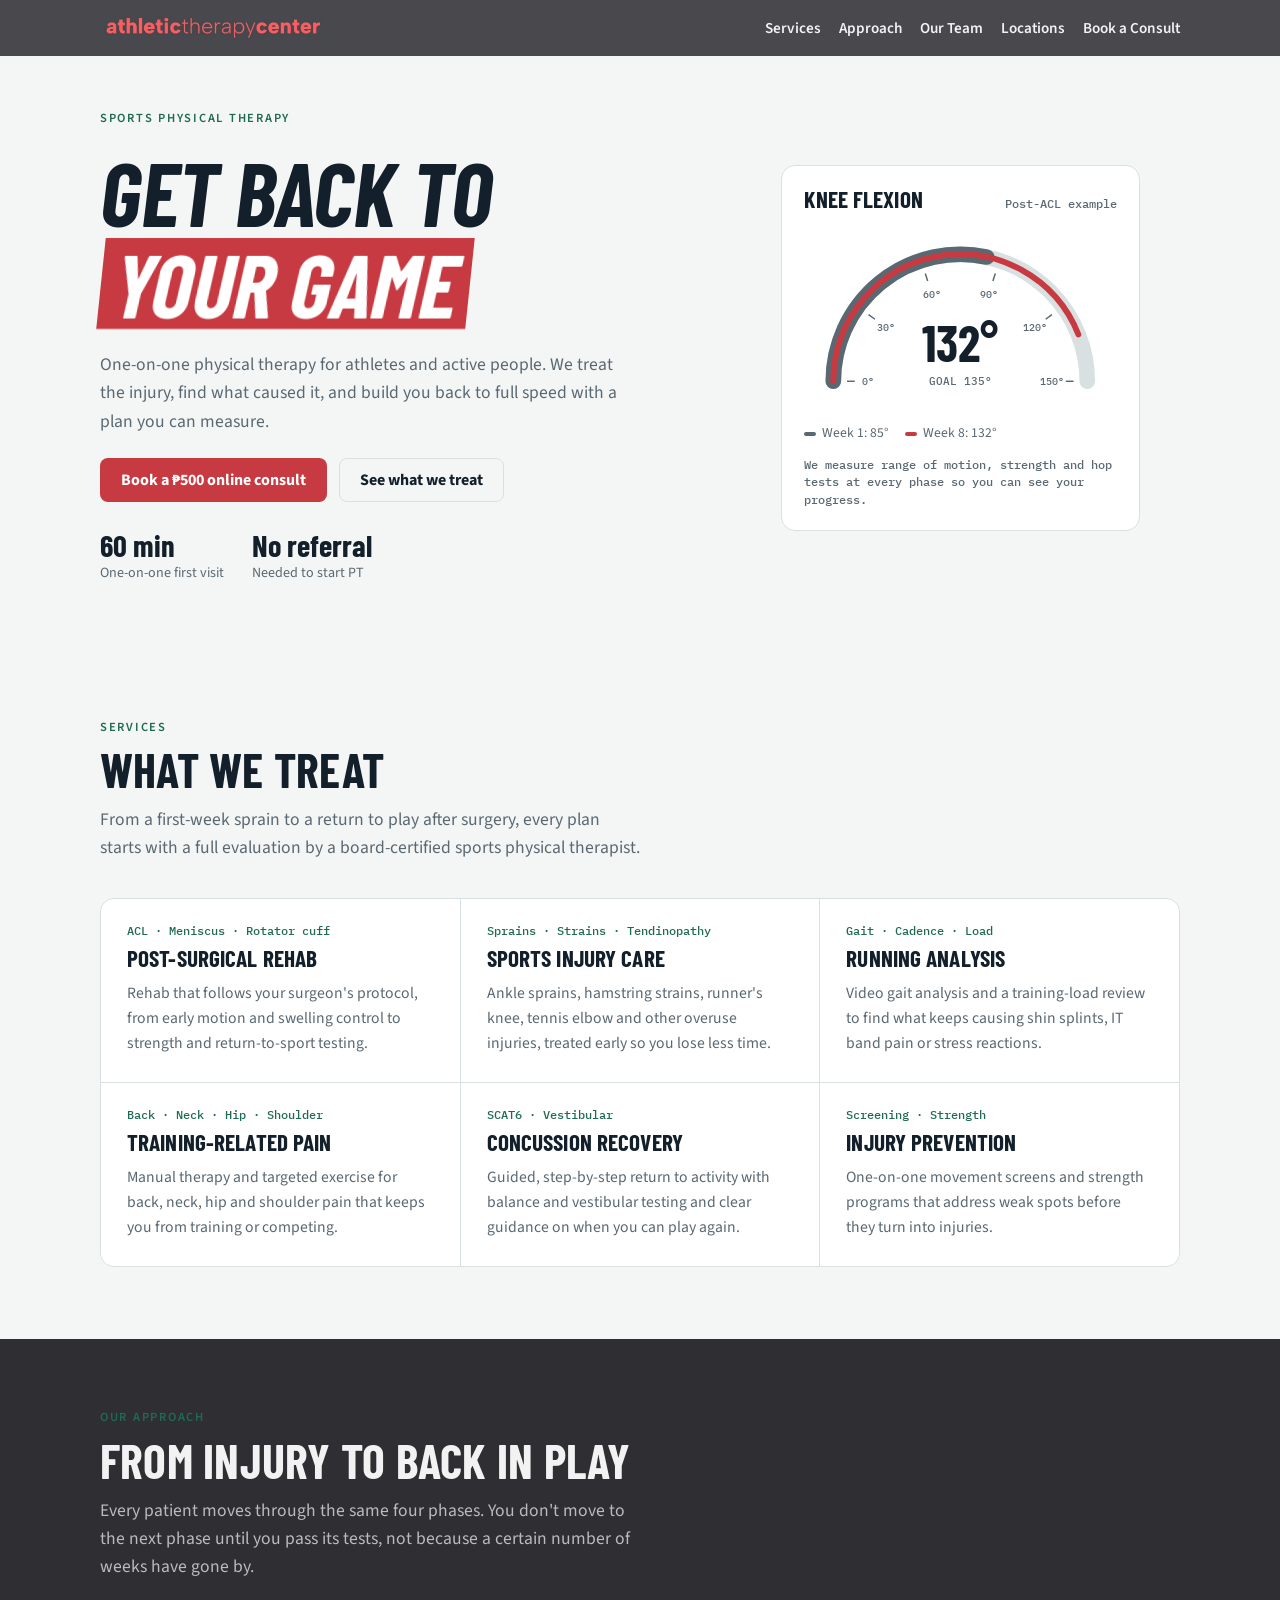
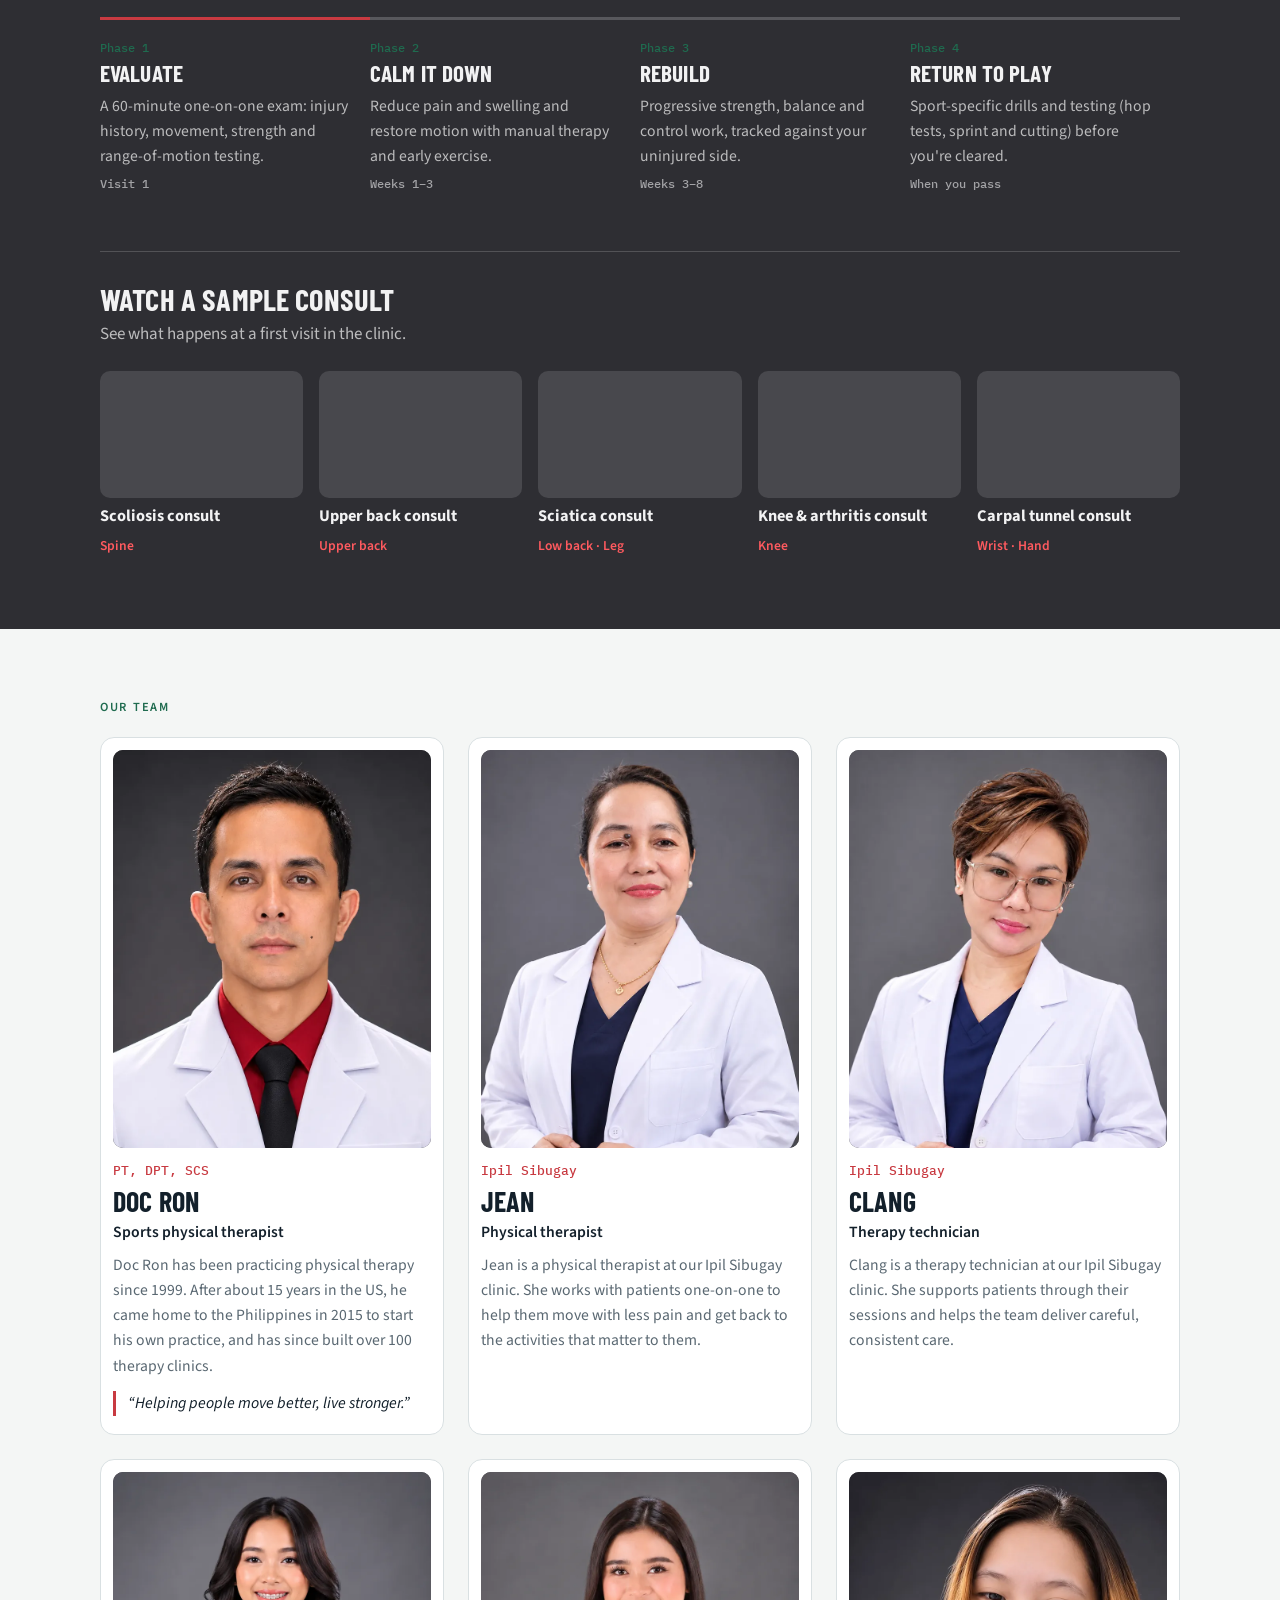
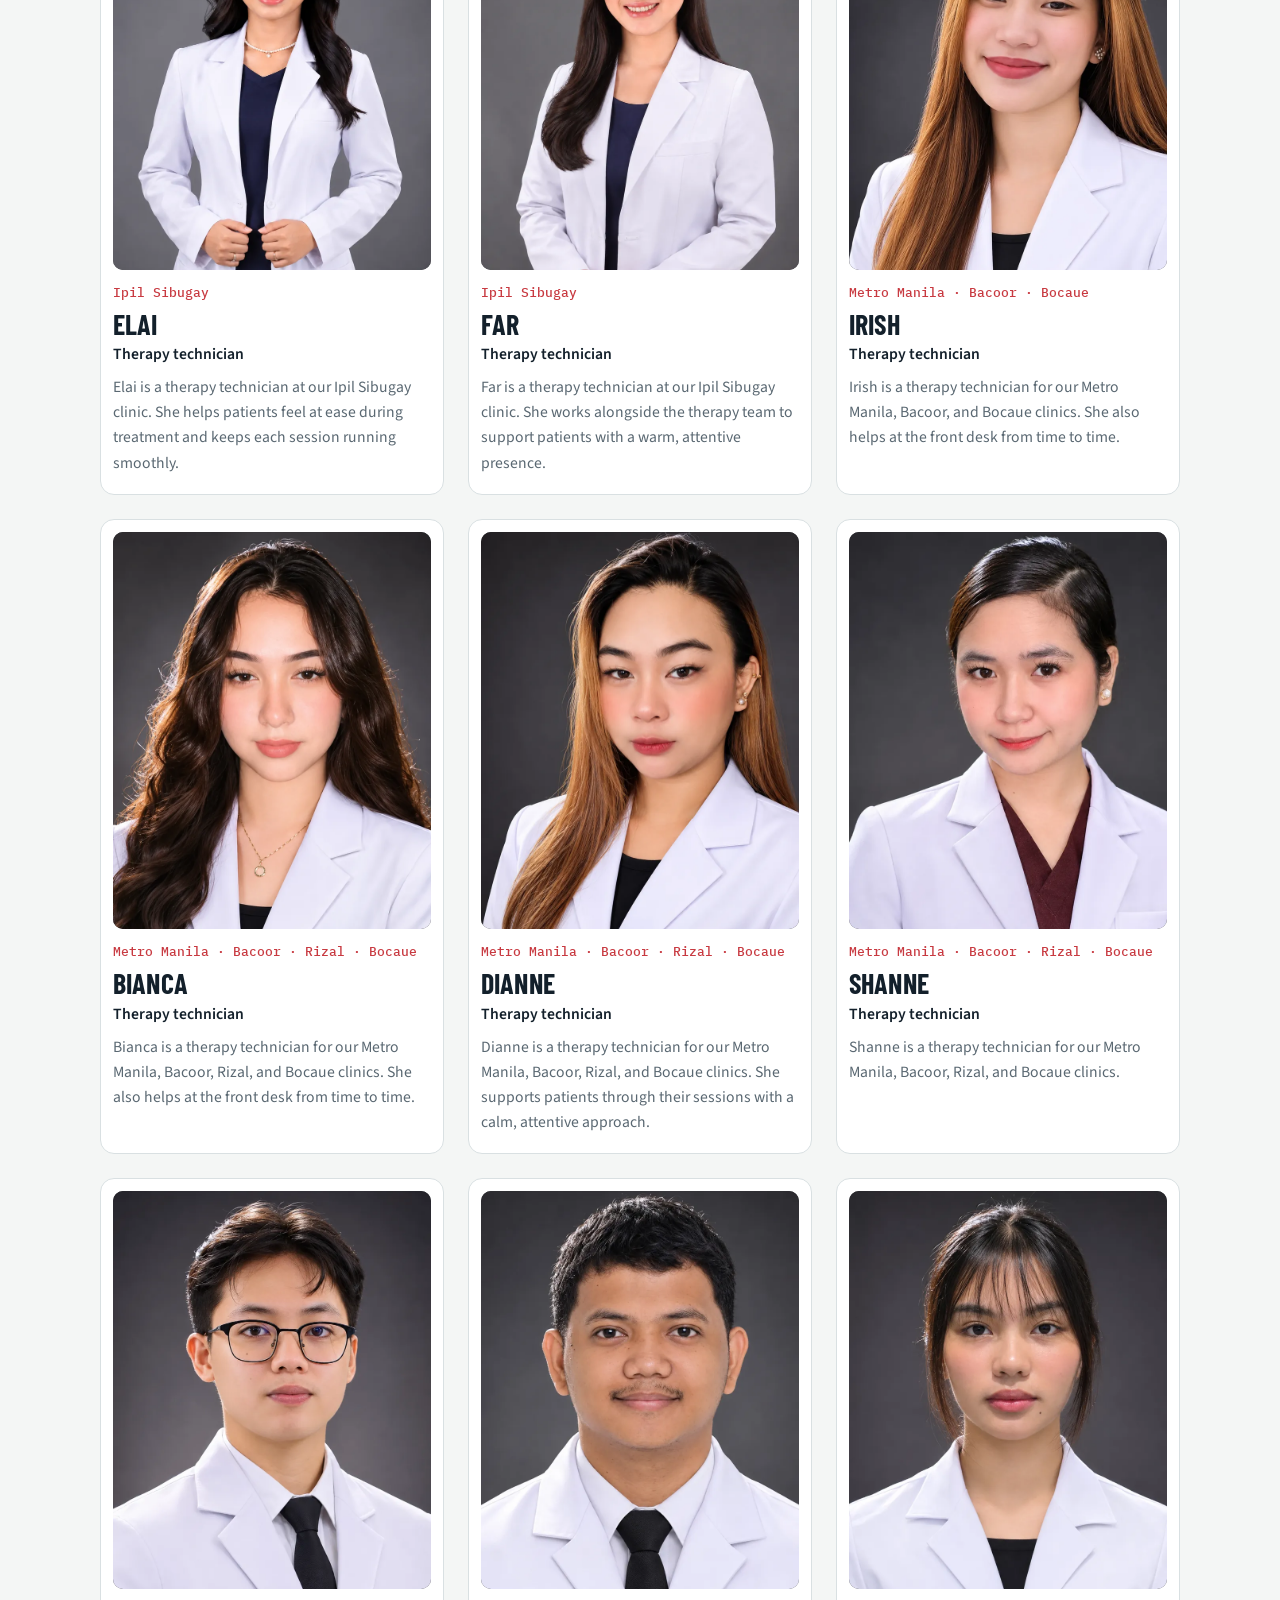
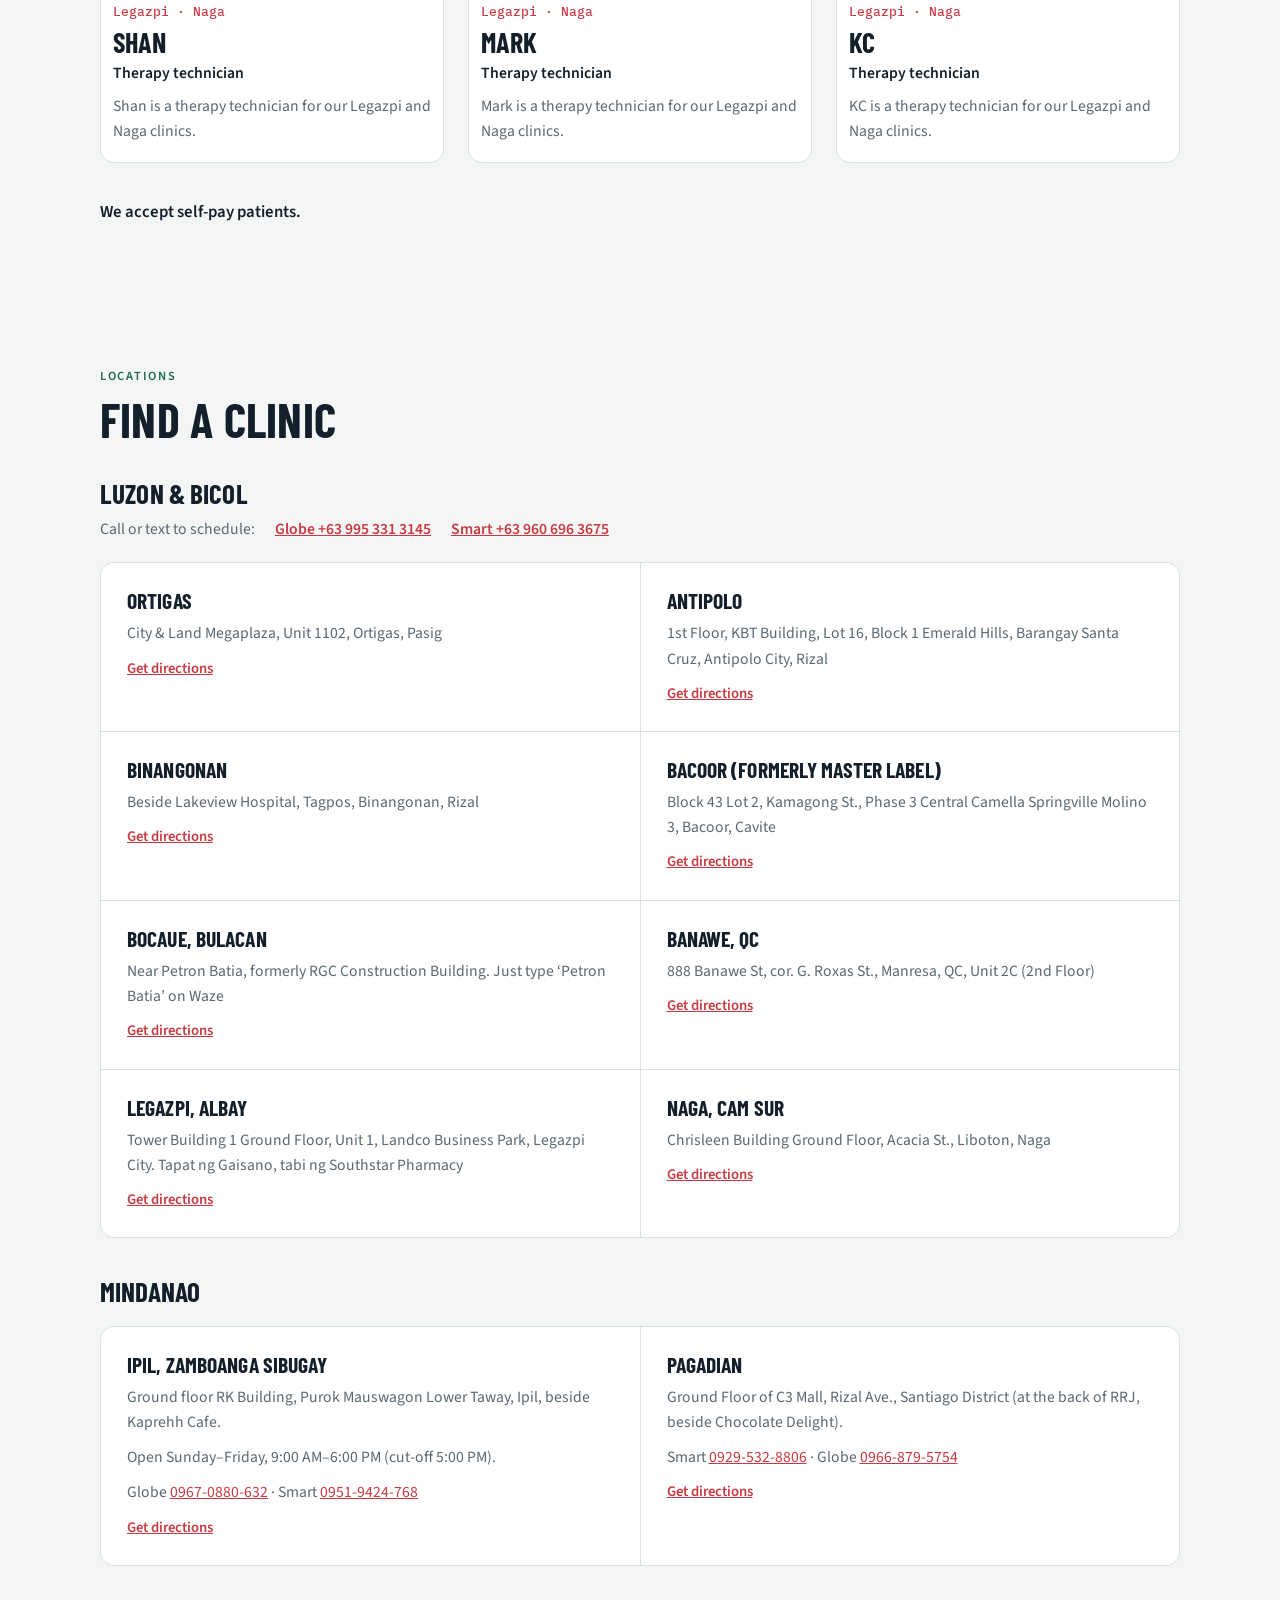
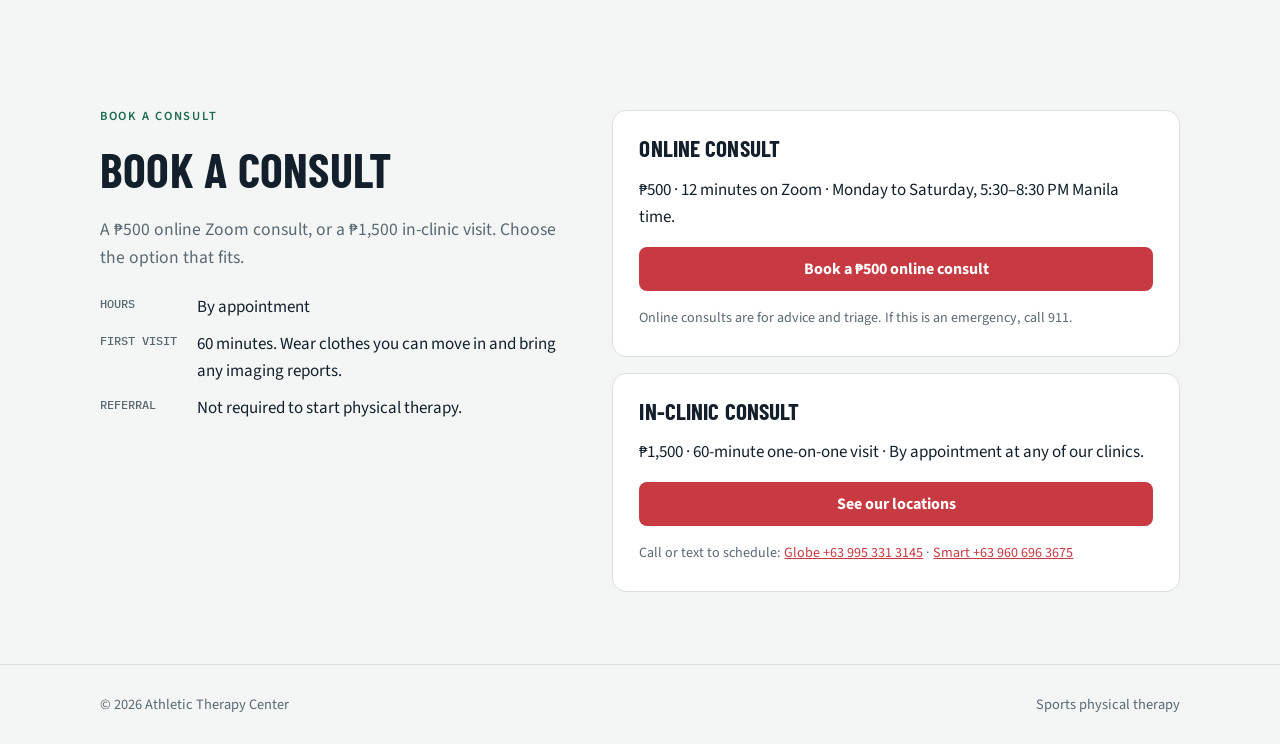
==== index.html @ ce5a61cf "Add Shanne to the Our Team section Add Shanne, a therapy technician for the Metro Manila, Bacoor, Ri" ====
<!doctype html>
<html lang="en">
<head>
<meta charset="utf-8">
<meta name="viewport" content="width=device-width, initial-scale=1, viewport-fit=cover">
<meta name="description" content="Athletic Therapy Center: sports physical therapy. Book a ₱500 online consult with Dr. Ron.">
<style>/* base reset */
:root{color-scheme:light;padding-top:env(safe-area-inset-top,0px);padding-bottom:env(safe-area-inset-bottom,0px)}
body{margin:0}img{max-width:100%}[hidden]{display:none!important}
</style>
<title>Athletic Therapy Center</title>
<link rel="preconnect" href="https://fonts.googleapis.com">
<link rel="preconnect" href="https://fonts.gstatic.com" crossorigin>
<link rel="stylesheet" href="https://fonts.googleapis.com/css2?family=Barlow+Condensed:ital,wght@0,600;0,700;1,700&family=Source+Sans+3:wght@400;600;700&family=IBM+Plex+Mono:wght@500&display=swap">
<style>
/* Layout: sticky bar, a hero split between pitch and a range-of-motion gauge, then four bands down a 1120px column. */
:root {
  --bg: #F4F6F5;
  --surface: #FFFFFF;
  --ink: #13202B;
  --muted: #5A6872;
  --line: #D9E0E2;
  --brand-bg: #48484D;    /* logo charcoal, same in both themes */
  --brand-coral: #FF5A5F; /* logo coral */
  --brand-ink: #F2F2F3;
  --accent: #C83A41;      /* logo coral, deepened for contrast on light */
  --accent-ink: #FFFFFF;
  --turf: #1F6B4F;        /* field green */
  --band: #2E2E33;
  --band-ink: #F2F2F3;
  --soft: #FBEAEA;
  --ok: #1F7A4D; --ok-bg: #E2F3EA;
  --warn: #9A5B00; --warn-bg: #FCEFD6;
  --info: #1B57B8; --info-bg: #E3ECFA;
  --closed: #59636B; --closed-bg: #ECEFF1;
  --new: #B4232C; --new-bg: #FBE6E7;
  --display: "Barlow Condensed", "Arial Narrow", Impact, sans-serif;
  --body: "Source Sans 3", "Segoe UI", system-ui, sans-serif;
  --mono: "IBM Plex Mono", ui-monospace, Menlo, monospace;
}
@media (prefers-color-scheme: dark) { :root:not([data-theme="light"]) {
  --bg: #0E151B; --surface: #16212A; --ink: #E6EDF1; --muted: #9AA9B3; --line: #26343F;
  --accent: #FF5A5F; --accent-ink: #1A1416; --turf: #4FB98B; --band: #08090B; --band-ink: #E6EDF1; --soft: #2E1C1F;
  --ok: #6FD3A0; --ok-bg: #143323; --warn: #F3B85A; --warn-bg: #3A2A0E; --info: #8DB7FF; --info-bg: #17284A;
  --closed: #A7B3BB; --closed-bg: #222D35; --new: #FF8F95; --new-bg: #3E1A1D; color-scheme: dark } }
:root[data-theme="dark"] {
  --bg: #0E151B; --surface: #16212A; --ink: #E6EDF1; --muted: #9AA9B3; --line: #26343F;
  --accent: #FF5A5F; --accent-ink: #1A1416; --turf: #4FB98B; --band: #08090B; --band-ink: #E6EDF1; --soft: #2E1C1F;
  --ok: #6FD3A0; --ok-bg: #143323; --warn: #F3B85A; --warn-bg: #3A2A0E; --info: #8DB7FF; --info-bg: #17284A;
  --closed: #A7B3BB; --closed-bg: #222D35; --new: #FF8F95; --new-bg: #3E1A1D; color-scheme: dark }

* { box-sizing: border-box; }
html { scroll-behavior: smooth; }
@media (prefers-reduced-motion: reduce) { html { scroll-behavior: auto; } * { transition: none !important; animation: none !important; } }
body { background: var(--bg); color: var(--ink); font: 400 17px/1.6 var(--body); }
a { color: var(--accent); }
h1, h2, h3 { font-family: var(--display); font-weight: 700; line-height: 1.02; text-wrap: balance; margin: 0; letter-spacing: .005em; }
h2 { font-size: clamp(2.1rem, 4.4vw, 3rem); text-transform: uppercase; }
h3 { font-size: 1.45rem; text-transform: uppercase; }
p { margin: 0; }
.wrap { max-width: 1120px; margin: 0 auto; padding-inline: 20px; }
.eyebrow { font: 600 .78rem/1 var(--body); letter-spacing: .14em; text-transform: uppercase; color: var(--turf); }
.lede { color: var(--muted); max-width: 60ch; font-size: 1.1rem; }
:focus-visible { outline: 3px solid var(--accent); outline-offset: 2px; border-radius: 4px; }

/* header */
header.bar { position: sticky; top: env(safe-area-inset-top, 0px); z-index: 20; background: var(--brand-bg); }
.bar .wrap { display: flex; align-items: center; justify-content: space-between; gap: 16px; padding-block: 12px; flex-wrap: wrap; }
.brand { display: flex; align-items: center; gap: 10px; text-decoration: none; color: var(--ink); }
.brand-logo { display: block; height: 32px; width: auto; max-width: 100%; }
nav.links { display: flex; gap: 4px 18px; flex-wrap: wrap; align-items: center; }
nav.links a { color: var(--brand-ink); text-decoration: none; font-weight: 600; font-size: .95rem; }
nav.links a:hover { color: var(--brand-coral); }
nav.links a.staff { color: var(--brand-coral); border: 1.5px solid currentColor; padding: 3px 10px; border-radius: 999px; }

.btn { display: inline-flex; align-items: center; justify-content: center; gap: 8px; font: 700 1rem/1 var(--body); padding: 13px 20px; border-radius: 8px; border: 1.5px solid transparent; cursor: pointer; text-decoration: none; }
.btn-primary { background: var(--accent); color: var(--accent-ink); }
.btn-primary:hover { filter: brightness(1.08); }
.btn-ghost { background: transparent; color: var(--ink); border-color: var(--line); }
.btn-ghost:hover { border-color: var(--ink); }
.btn-sm { padding: 8px 12px; font-size: .9rem; }
.btn-danger { background: transparent; color: var(--new); border-color: var(--new); }
.btn:disabled { opacity: .55; cursor: not-allowed; }

/* hero */
.hero { padding-block: 56px 64px; }
.hero .wrap { display: grid; grid-template-columns: 1.15fr .85fr; gap: 48px; align-items: center; }
.hero h1 { font-size: clamp(3rem, 7.4vw, 5.6rem); text-transform: uppercase; font-style: italic; letter-spacing: -.005em; display: flex; flex-direction: column; align-items: flex-start; }
.hero-line { display: block; }
.hero-line-inner { display: inline-block; transform-origin: 0 60%; animation: heroZoomIn .7s cubic-bezier(.16, 1, .3, 1) both; }
.hero h1 .tape { display: inline-block; background: var(--accent); color: var(--accent-ink); padding: 0 .14em; transform: skew(-6deg); transform-origin: 0 60%; animation: heroZoomInTape .7s cubic-bezier(.16, 1, .3, 1) .4s both; }
@keyframes heroZoomIn {
  from { opacity: 0; transform: scale(.3); }
  to { opacity: 1; transform: scale(1); }
}
@keyframes heroZoomInTape {
  from { opacity: 0; transform: skew(-6deg) scale(.3); }
  to { opacity: 1; transform: skew(-6deg) scale(1); }
}
.hero-copy { display: grid; gap: 22px; min-width: 0; }
.hero-actions { display: flex; gap: 12px; flex-wrap: wrap; }
.hero-facts { display: flex; gap: 28px; flex-wrap: wrap; padding-top: 6px; }
.hero-facts div { display: grid; gap: 2px; }
.hero-facts b { font: 700 1.9rem/1 var(--display); }
.hero-facts span { color: var(--muted); font-size: .88rem; }
.gauge { background: var(--surface); border: 1px solid var(--line); border-radius: 14px; padding: 22px; display: grid; gap: 12px; min-width: 0; }
.gauge svg { width: 100%; height: auto; display: block; }
.gauge-head { display: flex; justify-content: space-between; align-items: baseline; gap: 12px; }
.gauge-head small, .gauge-foot { font: 500 .78rem/1.4 var(--mono); color: var(--muted); }
.gauge-legend { display: flex; gap: 16px; flex-wrap: wrap; font-size: .85rem; color: var(--muted); }
.gauge-legend i { display: inline-block; width: 12px; height: 4px; border-radius: 2px; margin-right: 6px; vertical-align: middle; }

section.block { padding-block: 72px; }
section.block .head { display: grid; gap: 12px; margin-bottom: 36px; }

/* services */
.services { display: grid; grid-template-columns: repeat(3, minmax(0, 1fr)); gap: 1px; background: var(--line); border: 1px solid var(--line); border-radius: 14px; overflow: hidden; }
.svc { background: var(--surface); padding: 26px; display: grid; gap: 10px; align-content: start; }
.svc .tag { font: 500 .75rem/1 var(--mono); color: var(--turf); }
.svc p { color: var(--muted); font-size: .98rem; }

/* approach */
.approach { background: var(--band); color: var(--band-ink); }
.approach .eyebrow { color: var(--turf); }
.approach .lede { color: color-mix(in srgb, var(--band-ink) 72%, transparent); }
.steps { display: grid; grid-template-columns: repeat(4, minmax(0, 1fr)); gap: 0; list-style: none; padding: 0; margin: 0; counter-reset: step; }
.steps li { padding: 22px 22px 6px 0; border-top: 3px solid color-mix(in srgb, var(--band-ink) 22%, transparent); display: grid; gap: 8px; position: relative; }
.steps li::before { counter-increment: step; content: "Phase " counter(step); font: 500 .75rem/1 var(--mono); color: var(--turf); }
.steps li:first-child { border-top-color: var(--accent); }
.steps p { color: color-mix(in srgb, var(--band-ink) 72%, transparent); font-size: .98rem; }
.steps .wk { font: 500 .78rem/1 var(--mono); color: color-mix(in srgb, var(--band-ink) 60%, transparent); }

/* team */
.team { display: grid; grid-template-columns: repeat(3, minmax(0, 1fr)); gap: 24px; }
#team .head { margin-bottom: 24px; }
.member { display: grid; grid-template-columns: 1fr; gap: 14px; align-content: start; background: var(--surface); border: 1px solid var(--line); border-radius: 14px; padding: 12px 12px 18px; min-width: 0; }
.member-text { display: grid; gap: 8px; align-content: start; min-width: 0; }
.headshot { width: 100%; max-width: none; height: auto; aspect-ratio: 4 / 5; object-fit: cover; object-position: center 20%; border-radius: 10px; display: block; background: var(--brand-bg); }
.member h3 { font-size: 1.75rem; }
.member .role { color: var(--ink); font-weight: 600; margin-top: -4px; }
.member blockquote { margin: 4px 0 0; padding-left: 12px; border-left: 3px solid var(--accent); font-style: italic; color: var(--ink); font-size: 1rem; }
@media (max-width: 900px) { .team { grid-template-columns: repeat(2, minmax(0, 1fr)); } }
@media (max-width: 600px) { .team { grid-template-columns: 1fr; } }
/* sample consult videos (inside the dark Approach band) */
.videos { margin-top: 56px; padding-top: 32px; border-top: 1px solid color-mix(in srgb, var(--band-ink) 18%, transparent); display: grid; gap: 22px; }
.videos-head { display: grid; gap: 6px; }
.videos-head h3 { font-size: 1.9rem; }
.videos-head p { color: color-mix(in srgb, var(--band-ink) 72%, transparent); }
.vgrid { display: grid; grid-template-columns: repeat(5, minmax(0, 1fr)); gap: 16px; }
.vcard { display: grid; gap: 8px; align-content: start; text-decoration: none; color: var(--band-ink); }
.vthumb { position: relative; display: block; aspect-ratio: 16 / 10; max-width: 100%; border-radius: 10px; background: var(--brand-bg); overflow: hidden; }
.vregion { position: absolute; left: 12px; top: 10px; font: 500 .72rem/1 var(--mono); text-transform: uppercase; letter-spacing: .06em; color: var(--brand-ink); opacity: .8; }
.play { position: absolute; left: 50%; top: 55%; width: 46px; height: 46px; margin: -23px 0 0 -23px; border-radius: 50%; background: var(--brand-coral); transition: transform .15s ease; }
.play::after { content: ""; position: absolute; left: 18px; top: 14px; border-style: solid; border-width: 9px 0 9px 14px; border-color: transparent transparent transparent var(--brand-bg); }
.vcard:hover .play { transform: scale(1.1); }
.vtitle { font-weight: 700; font-size: 1.02rem; line-height: 1.3; }
.vlink { font-size: .85rem; color: var(--brand-coral); font-weight: 600; }
.vcard:hover .vtitle { text-decoration: underline; }
.vembed { position: relative; display: block; aspect-ratio: 16 / 10; max-width: 100%; border-radius: 10px; background: var(--brand-bg); overflow: hidden; }
.vembed iframe { position: absolute; inset: 0; width: 100%; height: 100%; border: 0; }
@media (max-width: 900px) { .vgrid { grid-template-columns: repeat(3, minmax(0, 1fr)); } }
@media (max-width: 600px) { .vgrid { grid-template-columns: 1fr 1fr; } }
.member .creds { font: 500 .8rem/1.4 var(--mono); color: var(--accent); }
.member p { color: var(--muted); font-size: .98rem; }
.pay { margin-top: 36px; font-weight: 600; font-size: 1.05rem; }


/* locations */
.loc-region { display: grid; gap: 20px; }
.loc-region + .loc-region { margin-top: 40px; }
.loc-region-head { display: grid; gap: 10px; }
.loc-region-head h3 { font-size: 1.7rem; }
.loc-phones { display: flex; flex-wrap: wrap; gap: 6px 20px; color: var(--muted); font-size: .98rem; }
.loc-phones a { font-weight: 600; }
.loc-grid { display: grid; grid-template-columns: repeat(2, minmax(0, 1fr)); gap: 1px; background: var(--line); border: 1px solid var(--line); border-radius: 14px; overflow: hidden; }
.loc-card { background: var(--surface); padding: 26px; display: grid; gap: 10px; align-content: start; }
.loc-card h3 { font-size: 1.35rem; }
.loc-card p { color: var(--muted); font-size: .98rem; }
.loc-dir { font-weight: 600; font-size: .92rem; }

/* contact */
.contact .wrap { display: grid; grid-template-columns: .9fr 1.1fr; gap: 48px; align-items: start; }
.consult-cards { display: grid; gap: 16px; min-width: 0; }
.info { display: grid; gap: 22px; min-width: 0; }
.info dl { display: grid; grid-template-columns: auto 1fr; gap: 10px 20px; margin: 0; }
.info dt { font: 500 .78rem/1.6 var(--mono); color: var(--muted); text-transform: uppercase; }
.info dd { margin: 0; }
form.card, .panel { background: var(--surface); border: 1px solid var(--line); border-radius: 14px; padding: 26px; display: grid; gap: 16px; min-width: 0; }
.field { display: grid; gap: 6px; }
.field label { font-weight: 600; font-size: .92rem; }
.field label .req { color: var(--new); }
.row2 { display: grid; grid-template-columns: 1fr 1fr; gap: 16px; }
input, select, textarea { font: inherit; font-size: 1rem; color: var(--ink); background: var(--bg); border: 1.5px solid var(--line); border-radius: 8px; padding: 11px 12px; width: 100%; }
input:focus, select:focus, textarea:focus { outline: none; border-color: var(--accent); box-shadow: 0 0 0 3px color-mix(in srgb, var(--accent) 22%, transparent); }
textarea { min-height: 120px; resize: vertical; }
.seg { display: flex; gap: 8px; flex-wrap: wrap; }
.seg label { flex: 1; min-width: 140px; display: flex; gap: 8px; align-items: center; border: 1.5px solid var(--line); border-radius: 8px; padding: 10px 12px; cursor: pointer; font-weight: 600; }
.seg input { width: auto; accent-color: var(--accent); }
.seg label:has(input:checked) { border-color: var(--accent); background: var(--soft); }
.note { font-size: .88rem; color: var(--muted); }
.msg { border-radius: 8px; padding: 12px 14px; font-size: .95rem; }
.msg.ok { background: var(--ok-bg); color: var(--ok); }
.msg.err { background: var(--new-bg); color: var(--new); }
.msg.info { background: var(--info-bg); color: var(--info); }

footer { border-top: 1px solid var(--line); padding-block: 28px; color: var(--muted); font-size: .9rem; }
footer .wrap { display: flex; justify-content: space-between; gap: 12px; flex-wrap: wrap; }


@media (max-width: 900px) {
  .hero .wrap, .contact .wrap { grid-template-columns: 1fr; gap: 32px; }
  .services { grid-template-columns: 1fr 1fr; }
  .steps { grid-template-columns: 1fr 1fr; gap: 0 20px; }
  .stats { grid-template-columns: repeat(3, minmax(0, 1fr)); }
}
@media (max-width: 600px) {
  body { font-size: 16px; }
  .wrap { padding-inline: 16px; }
  .services, .steps, .row2, .loc-grid { grid-template-columns: 1fr; }
  .stats { grid-template-columns: 1fr 1fr; }
  section.block { padding-block: 52px; }
  nav.links { gap: 4px 14px; }
}
</style>

</head>
<body>
<header class="bar">
  <div class="wrap">
    <a class="brand" href="#home" aria-label="Athletic Therapy Center home">
      <img class="brand-logo" src="[data-uri]" alt="Athletic Therapy Center" width="780" height="110">
    </a>
    <nav class="links" aria-label="Main">
      <a href="#services" data-site-link>Services</a>
      <a href="#approach" data-site-link>Approach</a>
      <a href="#team" data-site-link>Our Team</a>
      <a href="#locations" data-site-link>Locations</a>
      <a href="#book" data-site-link>Book a Consult</a>
    </nav>
  </div>
</header>

<main id="site">
  <!-- 1. Home -->
  <section class="hero" id="home">
    <div class="wrap">
      <div class="hero-copy">
        <p class="eyebrow">Sports physical therapy</p>
        <h1><span class="hero-line"><span class="hero-line-inner">Get back to</span></span><span class="hero-line"><span class="tape">your game</span></span></h1>
        <p class="lede">One-on-one physical therapy for athletes and active people. We treat the injury, find what caused it, and build you back to full speed with a plan you can measure.</p>
        <div class="hero-actions">
          <a class="btn btn-primary" href="https://askangrydoc.com/book">Book a ₱500 online consult</a>
          <a class="btn btn-ghost" href="#services">See what we treat</a>
        </div>
        <div class="hero-facts">
          <div><b>60 min</b><span>One-on-one first visit</span></div>
          <div><b>No referral</b><span>Needed to start PT</span></div>
        </div>
      </div>
      <figure class="gauge" aria-label="Example: knee flexion range of motion improving from 85 degrees in week 1 to 132 degrees in week 8">
        <div class="gauge-head">
          <h3>Knee flexion</h3>
          <small>Post-ACL example</small>
        </div>
        <svg viewBox="0 0 320 190" role="img" aria-hidden="true">
          <g fill="none" stroke-linecap="round">
            <path id="arcTrack" d="M 30 160 A 130 130 0 0 1 290 160" stroke="var(--line)" stroke-width="16"/>
          </g>
          <g id="ticks"></g>
          <path id="arcW1" fill="none" stroke="var(--muted)" stroke-width="16" stroke-linecap="round"/>
          <path id="arcW8" fill="none" stroke="var(--accent)" stroke-width="6" stroke-linecap="round"/>
          <text id="flexDeg" x="160" y="140" text-anchor="middle" fill="var(--ink)" style="font: 700 52px var(--display)">132°</text>
          <text x="160" y="164" text-anchor="middle" fill="var(--muted)" style="font: 500 11px var(--mono)">GOAL 135°</text>
        </svg>
        <div class="gauge-legend">
          <span><i style="background: var(--muted)"></i>Week 1: 85°</span>
          <span><i style="background: var(--accent)"></i>Week 8: 132°</span>
        </div>
        <p class="gauge-foot">We measure range of motion, strength and hop tests at every phase so you can see your progress.</p>
      </figure>
    </div>
  </section>

  <!-- 2. Services -->
  <section class="block" id="services">
    <div class="wrap">
      <div class="head">
        <p class="eyebrow">Services</p>
        <h2>What we treat</h2>
        <p class="lede">From a first-week sprain to a return to play after surgery, every plan starts with a full evaluation by a board-certified sports physical therapist.</p>
      </div>
      <div class="services">
        <article class="svc"><span class="tag">ACL · Meniscus · Rotator cuff</span><h3>Post-surgical rehab</h3><p>Rehab that follows your surgeon's protocol, from early motion and swelling control to strength and return-to-sport testing.</p></article>
        <article class="svc"><span class="tag">Sprains · Strains · Tendinopathy</span><h3>Sports injury care</h3><p>Ankle sprains, hamstring strains, runner's knee, tennis elbow and other overuse injuries, treated early so you lose less time.</p></article>
        <article class="svc"><span class="tag">Gait · Cadence · Load</span><h3>Running analysis</h3><p>Video gait analysis and a training-load review to find what keeps causing shin splints, IT band pain or stress reactions.</p></article>
        <article class="svc"><span class="tag">Back · Neck · Hip · Shoulder</span><h3>Training-related pain</h3><p>Manual therapy and targeted exercise for back, neck, hip and shoulder pain that keeps you from training or competing.</p></article>
        <article class="svc"><span class="tag">SCAT6 · Vestibular</span><h3>Concussion recovery</h3><p>Guided, step-by-step return to activity with balance and vestibular testing and clear guidance on when you can play again.</p></article>
        <article class="svc"><span class="tag">Screening · Strength</span><h3>Injury prevention</h3><p>One-on-one movement screens and strength programs that address weak spots before they turn into injuries.</p></article>
      </div>
    </div>
  </section>

  <!-- 3. Approach -->
  <section class="block approach" id="approach">
    <div class="wrap">
      <div class="head">
        <p class="eyebrow">Our approach</p>
        <h2>From injury to back in play</h2>
        <p class="lede">Every patient moves through the same four phases. You don't move to the next phase until you pass its tests, not because a certain number of weeks have gone by.</p>
      </div>
      <ol class="steps">
        <li><h3>Evaluate</h3><p>A 60-minute one-on-one exam: injury history, movement, strength and range-of-motion testing.</p><span class="wk">Visit 1</span></li>
        <li><h3>Calm it down</h3><p>Reduce pain and swelling and restore motion with manual therapy and early exercise.</p><span class="wk">Weeks 1–3</span></li>
        <li><h3>Rebuild</h3><p>Progressive strength, balance and control work, tracked against your uninjured side.</p><span class="wk">Weeks 3–8</span></li>
        <li><h3>Return to play</h3><p>Sport-specific drills and testing (hop tests, sprint and cutting) before you're cleared.</p><span class="wk">When you pass</span></li>
      </ol>
      <div class="videos">
        <div class="videos-head">
          <h3>Watch a sample consult</h3>
          <p>See what happens at a first visit in the clinic.</p>
        </div>
        <div class="vgrid">
          <article class="vcard">
            <div class="vembed">
              <iframe src="https://www.youtube-nocookie.com/embed/E-24Q9YF0u0?start=31" title="Scoliosis consult" loading="lazy" allow="accelerometer; autoplay; clipboard-write; encrypted-media; gyroscope; picture-in-picture; web-share" allowfullscreen referrerpolicy="strict-origin-when-cross-origin"></iframe>
            </div>
            <span class="vtitle">Scoliosis consult</span>
            <span class="vlink">Spine</span>
          </article>
          <article class="vcard">
            <div class="vembed">
              <iframe src="https://www.youtube-nocookie.com/embed/4ChAJ-7yGks" title="Upper back consult" loading="lazy" allow="accelerometer; autoplay; clipboard-write; encrypted-media; gyroscope; picture-in-picture; web-share" allowfullscreen referrerpolicy="strict-origin-when-cross-origin"></iframe>
            </div>
            <span class="vtitle">Upper back consult</span>
            <span class="vlink">Upper back</span>
          </article>
          <article class="vcard">
            <div class="vembed">
              <iframe src="https://www.youtube-nocookie.com/embed/g_50BRqdK3Q?start=2" title="Sciatica consult" loading="lazy" allow="accelerometer; autoplay; clipboard-write; encrypted-media; gyroscope; picture-in-picture; web-share" allowfullscreen referrerpolicy="strict-origin-when-cross-origin"></iframe>
            </div>
            <span class="vtitle">Sciatica consult</span>
            <span class="vlink">Low back · Leg</span>
          </article>
          <article class="vcard">
            <div class="vembed">
              <iframe src="https://www.youtube-nocookie.com/embed/qpVCcSIqjV4" title="Knee &amp; arthritis consult" loading="lazy" allow="accelerometer; autoplay; clipboard-write; encrypted-media; gyroscope; picture-in-picture; web-share" allowfullscreen referrerpolicy="strict-origin-when-cross-origin"></iframe>
            </div>
            <span class="vtitle">Knee &amp; arthritis consult</span>
            <span class="vlink">Knee</span>
          </article>
          <article class="vcard">
            <div class="vembed">
              <iframe src="https://www.youtube-nocookie.com/embed/hKsFaLF6VF4" title="Carpal tunnel consult" loading="lazy" allow="accelerometer; autoplay; clipboard-write; encrypted-media; gyroscope; picture-in-picture; web-share" allowfullscreen referrerpolicy="strict-origin-when-cross-origin"></iframe>
            </div>
            <span class="vtitle">Carpal tunnel consult</span>
            <span class="vlink">Wrist · Hand</span>
          </article>
        </div>
      </div>
    </div>
  </section>

  <!-- 4. Team -->
  <section class="block" id="team">
    <div class="wrap">
      <div class="head">
        <p class="eyebrow">Our team</p>
      </div>
      <div class="team">
        <article class="member">
          <img class="headshot" src="assets/doc-ron-2.webp" alt="Doc Ron, sports physical therapist" width="800" height="1067">
          <div class="member-text">
            <span class="creds">PT, DPT, SCS</span>
            <h3>Doc Ron</h3>
            <p class="role">Sports physical therapist</p>
            <p>Doc Ron has been practicing physical therapy since 1999. After about 15 years in the US, he came home to the Philippines in 2015 to start his own practice, and has since built over 100 therapy clinics.</p>
            <blockquote>“Helping people move better, live stronger.”</blockquote>
          </div>
        </article>
        <article class="member">
          <img class="headshot" src="assets/jean.webp" alt="Jean, physical therapist at Ipil Sibugay" width="800" height="1067">
          <div class="member-text">
            <span class="creds">Ipil Sibugay</span>
            <h3>Jean</h3>
            <p class="role">Physical therapist</p>
            <p>Jean is a physical therapist at our Ipil Sibugay clinic. She works with patients one-on-one to help them move with less pain and get back to the activities that matter to them.</p>
          </div>
        </article>
        <article class="member">
          <img class="headshot" src="assets/clang.webp" alt="Clang, therapy technician at Ipil Sibugay" width="800" height="1067">
          <div class="member-text">
            <span class="creds">Ipil Sibugay</span>
            <h3>Clang</h3>
            <p class="role">Therapy technician</p>
            <p>Clang is a therapy technician at our Ipil Sibugay clinic. She supports patients through their sessions and helps the team deliver careful, consistent care.</p>
          </div>
        </article>
        <article class="member">
          <img class="headshot" src="assets/elai.webp" alt="Elai, therapy technician at Ipil Sibugay" width="800" height="1067">
          <div class="member-text">
            <span class="creds">Ipil Sibugay</span>
            <h3>Elai</h3>
            <p class="role">Therapy technician</p>
            <p>Elai is a therapy technician at our Ipil Sibugay clinic. She helps patients feel at ease during treatment and keeps each session running smoothly.</p>
          </div>
        </article>
        <article class="member">
          <img class="headshot" src="assets/far.webp" alt="Far, therapy technician at Ipil Sibugay" width="800" height="1067">
          <div class="member-text">
            <span class="creds">Ipil Sibugay</span>
            <h3>Far</h3>
            <p class="role">Therapy technician</p>
            <p>Far is a therapy technician at our Ipil Sibugay clinic. She works alongside the therapy team to support patients with a warm, attentive presence.</p>
          </div>
        </article>

        <article class="member">
          <img class="headshot" src="assets/irish-2.webp" alt="Irish, therapy technician at Metro Manila, Bacoor, and Bocaue" width="800" height="1067">
          <div class="member-text">
            <span class="creds">Metro Manila · Bacoor · Bocaue</span>
            <h3>Irish</h3>
            <p class="role">Therapy technician</p>
            <p>Irish is a therapy technician for our Metro Manila, Bacoor, and Bocaue clinics. She also helps at the front desk from time to time.</p>
          </div>
        </article>

        <article class="member">
          <img class="headshot" src="assets/bianca.webp" alt="Bianca, therapy technician at Metro Manila, Bacoor, Rizal, and Bocaue" width="800" height="1067">
          <div class="member-text">
            <span class="creds">Metro Manila · Bacoor · Rizal · Bocaue</span>
            <h3>Bianca</h3>
            <p class="role">Therapy technician</p>
            <p>Bianca is a therapy technician for our Metro Manila, Bacoor, Rizal, and Bocaue clinics. She also helps at the front desk from time to time.</p>
          </div>
        </article>

        <article class="member">
          <img class="headshot" src="assets/dianne.webp" alt="Dianne, therapy technician at Metro Manila, Bacoor, Rizal, and Bocaue" width="800" height="1067">
          <div class="member-text">
            <span class="creds">Metro Manila · Bacoor · Rizal · Bocaue</span>
            <h3>Dianne</h3>
            <p class="role">Therapy technician</p>
            <p>Dianne is a therapy technician for our Metro Manila, Bacoor, Rizal, and Bocaue clinics. She supports patients through their sessions with a calm, attentive approach.</p>
          </div>
        </article>

        <article class="member">
          <img class="headshot" src="assets/shanne.webp" alt="Shanne, therapy technician at Metro Manila, Bacoor, Rizal, and Bocaue" width="800" height="1067">
          <div class="member-text">
            <span class="creds">Metro Manila · Bacoor · Rizal · Bocaue</span>
            <h3>Shanne</h3>
            <p class="role">Therapy technician</p>
            <p>Shanne is a therapy technician for our Metro Manila, Bacoor, Rizal, and Bocaue clinics.</p>
          </div>
        </article>

        <article class="member">
          <img class="headshot" src="assets/shan.webp" alt="Shan, therapy technician at Legazpi and Naga" width="800" height="1067">
          <div class="member-text">
            <span class="creds">Legazpi · Naga</span>
            <h3>Shan</h3>
            <p class="role">Therapy technician</p>
            <p>Shan is a therapy technician for our Legazpi and Naga clinics.</p>
          </div>
        </article>
        <article class="member">
          <img class="headshot" src="assets/mark.webp" alt="Mark, therapy technician at Legazpi and Naga" width="800" height="1067">
          <div class="member-text">
            <span class="creds">Legazpi · Naga</span>
            <h3>Mark</h3>
            <p class="role">Therapy technician</p>
            <p>Mark is a therapy technician for our Legazpi and Naga clinics.</p>
          </div>
        </article>

        <article class="member">
          <img class="headshot" src="assets/kc.webp" alt="KC, therapy technician at Legazpi and Naga" width="800" height="1067">
          <div class="member-text">
            <span class="creds">Legazpi · Naga</span>
            <h3>KC</h3>
            <p class="role">Therapy technician</p>
            <p>KC is a therapy technician for our Legazpi and Naga clinics.</p>
          </div>
        </article>
      </div>
      <p class="pay">We accept self-pay patients.</p>
    </div>
  </section>

  <!-- 5. Locations -->
  <section class="block" id="locations">
    <div class="wrap">
      <div class="head">
        <p class="eyebrow">Locations</p>
        <h2>Find a clinic</h2>
      </div>
      <div class="loc-region">
        <div class="loc-region-head">
          <h3>Luzon &amp; Bicol</h3>
          <p class="loc-phones">Call or text to schedule: <a href="tel:+639953313145">Globe +63 995 331 3145</a> <a href="tel:+639606963675">Smart +63 960 696 3675</a></p>
        </div>
        <div class="loc-grid">
        <article class="loc-card">
          <h3>Ortigas</h3>
          <p>City &amp; Land Megaplaza, Unit 1102, Ortigas, Pasig</p>
          <a class="loc-dir" href="https://www.google.com/maps/search/?api=1&amp;query=City%20%26%20Land%20Megaplaza%2C%20Unit%201102%2C%20Ortigas%2C%20Pasig" target="_blank" rel="noopener">Get directions</a>
        </article>
        <article class="loc-card">
          <h3>Antipolo</h3>
          <p>1st Floor, KBT Building, Lot 16, Block 1 Emerald Hills, Barangay Santa Cruz, Antipolo City, Rizal</p>
          <a class="loc-dir" href="https://www.google.com/maps/search/?api=1&amp;query=KBT%20Building%2C%20Lot%2016%2C%20Block%201%20Emerald%20Hills%2C%20Barangay%20Santa%20Cruz%2C%20Antipolo%20City%2C%20Rizal" target="_blank" rel="noopener">Get directions</a>
        </article>
        <article class="loc-card">
          <h3>Binangonan</h3>
          <p>Beside Lakeview Hospital, Tagpos, Binangonan, Rizal</p>
          <a class="loc-dir" href="https://www.google.com/maps/search/?api=1&amp;query=Lakeview%20Hospital%2C%20Tagpos%2C%20Binangonan%2C%20Rizal" target="_blank" rel="noopener">Get directions</a>
        </article>
        <article class="loc-card">
          <h3>Bacoor (formerly Master Label)</h3>
          <p>Block 43 Lot 2, Kamagong St., Phase 3 Central Camella Springville Molino 3, Bacoor, Cavite</p>
          <a class="loc-dir" href="https://www.google.com/maps/search/?api=1&amp;query=Block%2043%20Lot%202%2C%20Kamagong%20St.%2C%20Phase%203%20Central%20Camella%20Springville%20Molino%203%2C%20Bacoor%2C%20Cavite" target="_blank" rel="noopener">Get directions</a>
        </article>
        <article class="loc-card">
          <h3>Bocaue, Bulacan</h3>
          <p>Near Petron Batia, formerly RGC Construction Building. Just type ‘Petron Batia’ on Waze</p>
          <a class="loc-dir" href="https://www.google.com/maps/search/?api=1&amp;query=Petron%20Batia%2C%20Bocaue%2C%20Bulacan" target="_blank" rel="noopener">Get directions</a>
        </article>
        <article class="loc-card">
          <h3>Banawe, QC</h3>
          <p>888 Banawe St, cor. G. Roxas St., Manresa, QC, Unit 2C (2nd Floor)</p>
          <a class="loc-dir" href="https://www.google.com/maps/search/?api=1&amp;query=888%20Banawe%20St%20corner%20G.%20Roxas%20St%2C%20Manresa%2C%20Quezon%20City" target="_blank" rel="noopener">Get directions</a>
        </article>
        <article class="loc-card">
          <h3>Legazpi, Albay</h3>
          <p>Tower Building 1 Ground Floor, Unit 1, Landco Business Park, Legazpi City. Tapat ng Gaisano, tabi ng Southstar Pharmacy</p>
          <a class="loc-dir" href="https://www.google.com/maps/search/?api=1&amp;query=Tower%20Building%201%2C%20Unit%201%2C%20Landco%20Business%20Park%2C%20Legazpi%20City" target="_blank" rel="noopener">Get directions</a>
        </article>
        <article class="loc-card">
          <h3>Naga, Cam Sur</h3>
          <p>Chrisleen Building Ground Floor, Acacia St., Liboton, Naga</p>
          <a class="loc-dir" href="https://www.google.com/maps/search/?api=1&amp;query=Chrisleen%20Building%2C%20Acacia%20St.%2C%20Liboton%2C%20Naga" target="_blank" rel="noopener">Get directions</a>
        </article>
        </div>
      </div>
      <div class="loc-region">
        <div class="loc-region-head">
          <h3>Mindanao</h3>
        </div>
        <div class="loc-grid">
        <article class="loc-card">
          <h3>Ipil, Zamboanga Sibugay</h3>
          <p>Ground floor RK Building, Purok Mauswagon Lower Taway, Ipil, beside Kaprehh Cafe.</p>
          <p>Open Sunday–Friday, 9:00 AM–6:00 PM (cut-off 5:00 PM).</p>
          <p>Globe <a href="tel:+639670880632">0967-0880-632</a> · Smart <a href="tel:+639519424768">0951-9424-768</a></p>
          <a class="loc-dir" href="https://www.google.com/maps/search/?api=1&amp;query=RK%20Building%2C%20Purok%20Mauswagon%20Lower%20Taway%2C%20Ipil%2C%20Zamboanga%20Sibugay%2C%20beside%20Kaprehh%20Cafe" target="_blank" rel="noopener">Get directions</a>
        </article>
        <article class="loc-card">
          <h3>Pagadian</h3>
          <p>Ground Floor of C3 Mall, Rizal Ave., Santiago District (at the back of RRJ, beside Chocolate Delight).</p>
          <p>Smart <a href="tel:+639295328806">0929-532-8806</a> · Globe <a href="tel:+639668795754">0966-879-5754</a></p>
          <a class="loc-dir" href="https://www.google.com/maps/search/?api=1&amp;query=C3%20Mall%2C%20Rizal%20Avenue%2C%20Santiago%20District%2C%20Pagadian" target="_blank" rel="noopener">Get directions</a>
        </article>
        </div>
      </div>
    </div>
  </section>

  <!-- 6. Book a consult -->
  <section class="block contact" id="book">
    <div class="wrap">
      <div class="info">
        <p class="eyebrow">Book a consult</p>
        <h2>Book a consult</h2>
        <p class="lede">A ₱500 online Zoom consult, or a ₱1,500 in-clinic visit. Choose the option that fits.</p>
        <dl>
          <dt>Hours</dt><dd>By appointment</dd>
          <dt>First visit</dt><dd>60 minutes. Wear clothes you can move in and bring any imaging reports.</dd>
          <dt>Referral</dt><dd>Not required to start physical therapy.</dd>
        </dl>
      </div>
      <div class="consult-cards">
        <div class="panel">
          <h3>Online consult</h3>
          <p>₱500 · 12 minutes on Zoom · Monday to Saturday, 5:30–8:30 PM Manila time.</p>
          <a class="btn btn-primary" href="https://askangrydoc.com/book">Book a ₱500 online consult</a>
          <p class="note">Online consults are for advice and triage. If this is an emergency, call 911.</p>
        </div>
        <div class="panel">
          <h3>In-clinic consult</h3>
          <p>₱1,500 · 60-minute one-on-one visit · By appointment at any of our clinics.</p>
          <a class="btn btn-primary" href="#locations">See our locations</a>
          <p class="note">Call or text to schedule: <a href="tel:+639953313145">Globe +63 995 331 3145</a> · <a href="tel:+639606963675">Smart +63 960 696 3675</a></p>
        </div>
      </div>
    </div>
  </section>
</main>

<footer>
  <div class="wrap">
    <span>© 2026 Athletic Therapy Center</span>
    <span>Sports physical therapy</span>
  </div>
</footer>

<script>
(() => {
  const $ = (s) => document.querySelector(s);
  const cx = 160, cy = 160, r = 130, MAX = 150;
  const pt = (deg, rad = r) => { const a = Math.PI - (deg / MAX) * Math.PI; return [cx + rad * Math.cos(a), cy - rad * Math.sin(a)]; };
  const arc = (deg) => {
    const d = Math.max(0.001, deg);
    const [x, y] = pt(d);
    return `M ${cx - r} ${cy} A ${r} ${r} 0 0 1 ${x.toFixed(1)} ${y.toFixed(1)}`;
  };
  const easeOut = (t) => 1 - Math.pow(1 - t, 3);
  const easeInOut = (t) => t < .5 ? 2 * t * t : 1 - Math.pow(-2 * t + 2, 2) / 2;
  const tween = (from, to, dur, easing, onUpdate) => new Promise((resolve) => {
    const t0 = performance.now();
    const step = (now) => {
      const t = Math.min(1, (now - t0) / dur);
      onUpdate(from + (to - from) * easing(t));
      if (t < 1) requestAnimationFrame(step);
      else resolve();
    };
    requestAnimationFrame(step);
  });

  const arcW1 = $("#arcW1"), arcW8 = $("#arcW8"), flexDeg = $("#flexDeg"), gauge = document.querySelector(".gauge");
  let ticks = "";
  for (let d = 0; d <= MAX; d += 30) {
    const [x1, y1] = pt(d, r - 14), [x2, y2] = pt(d, r - 22), [tx, ty] = pt(d, r - 36);
    ticks += `<line x1="${x1}" y1="${y1}" x2="${x2}" y2="${y2}" stroke="var(--muted)" stroke-width="1.5"/>`;
    ticks += `<text x="${tx}" y="${ty + 4}" text-anchor="middle" fill="var(--muted)" style="font:500 10px var(--mono)">${d}°</text>`;
  }
  $("#ticks").innerHTML = ticks;

  const setFinal = () => {
    arcW1.setAttribute("d", arc(85));
    arcW8.setAttribute("d", arc(132));
    flexDeg.textContent = "132°";
  };
  const reduce = window.matchMedia("(prefers-reduced-motion: reduce)").matches;
  if (reduce || !arcW1 || !arcW8 || !flexDeg) { setFinal(); return; }

  const setStart = () => {
    arcW1.setAttribute("d", arc(0.001));
    arcW8.setAttribute("d", arc(0.001));
    flexDeg.textContent = "0°";
  };
  setStart();

  let playing = false;
  const play = async () => {
    if (playing) return;
    playing = true;
    setStart();
    await tween(0, 85, 700, easeOut, (v) => arcW1.setAttribute("d", arc(v)));
    await Promise.all([
      tween(0, 132, 1100, easeOut, (v) => arcW8.setAttribute("d", arc(v))),
      tween(0, 132, 1100, easeOut, (v) => { flexDeg.textContent = Math.round(v) + "°"; }),
    ]);
    await new Promise((r) => setTimeout(r, 3500));
    await Promise.all([
      tween(85, 0, 400, easeInOut, (v) => arcW1.setAttribute("d", arc(v))),
      tween(132, 0, 400, easeInOut, (v) => arcW8.setAttribute("d", arc(v))),
      tween(132, 0, 400, easeInOut, (v) => { flexDeg.textContent = Math.round(v) + "°"; }),
    ]);
    playing = false;
    play();
  };

  const start = () => { play(); };
  if (!gauge || !("IntersectionObserver" in window)) { start(); return; }
  const io = new IntersectionObserver((entries) => {
    if (entries.some((e) => e.isIntersecting)) { io.disconnect(); start(); }
  }, { threshold: 0.3 });
  io.observe(gauge);
})();
</script>

</body>
</html>
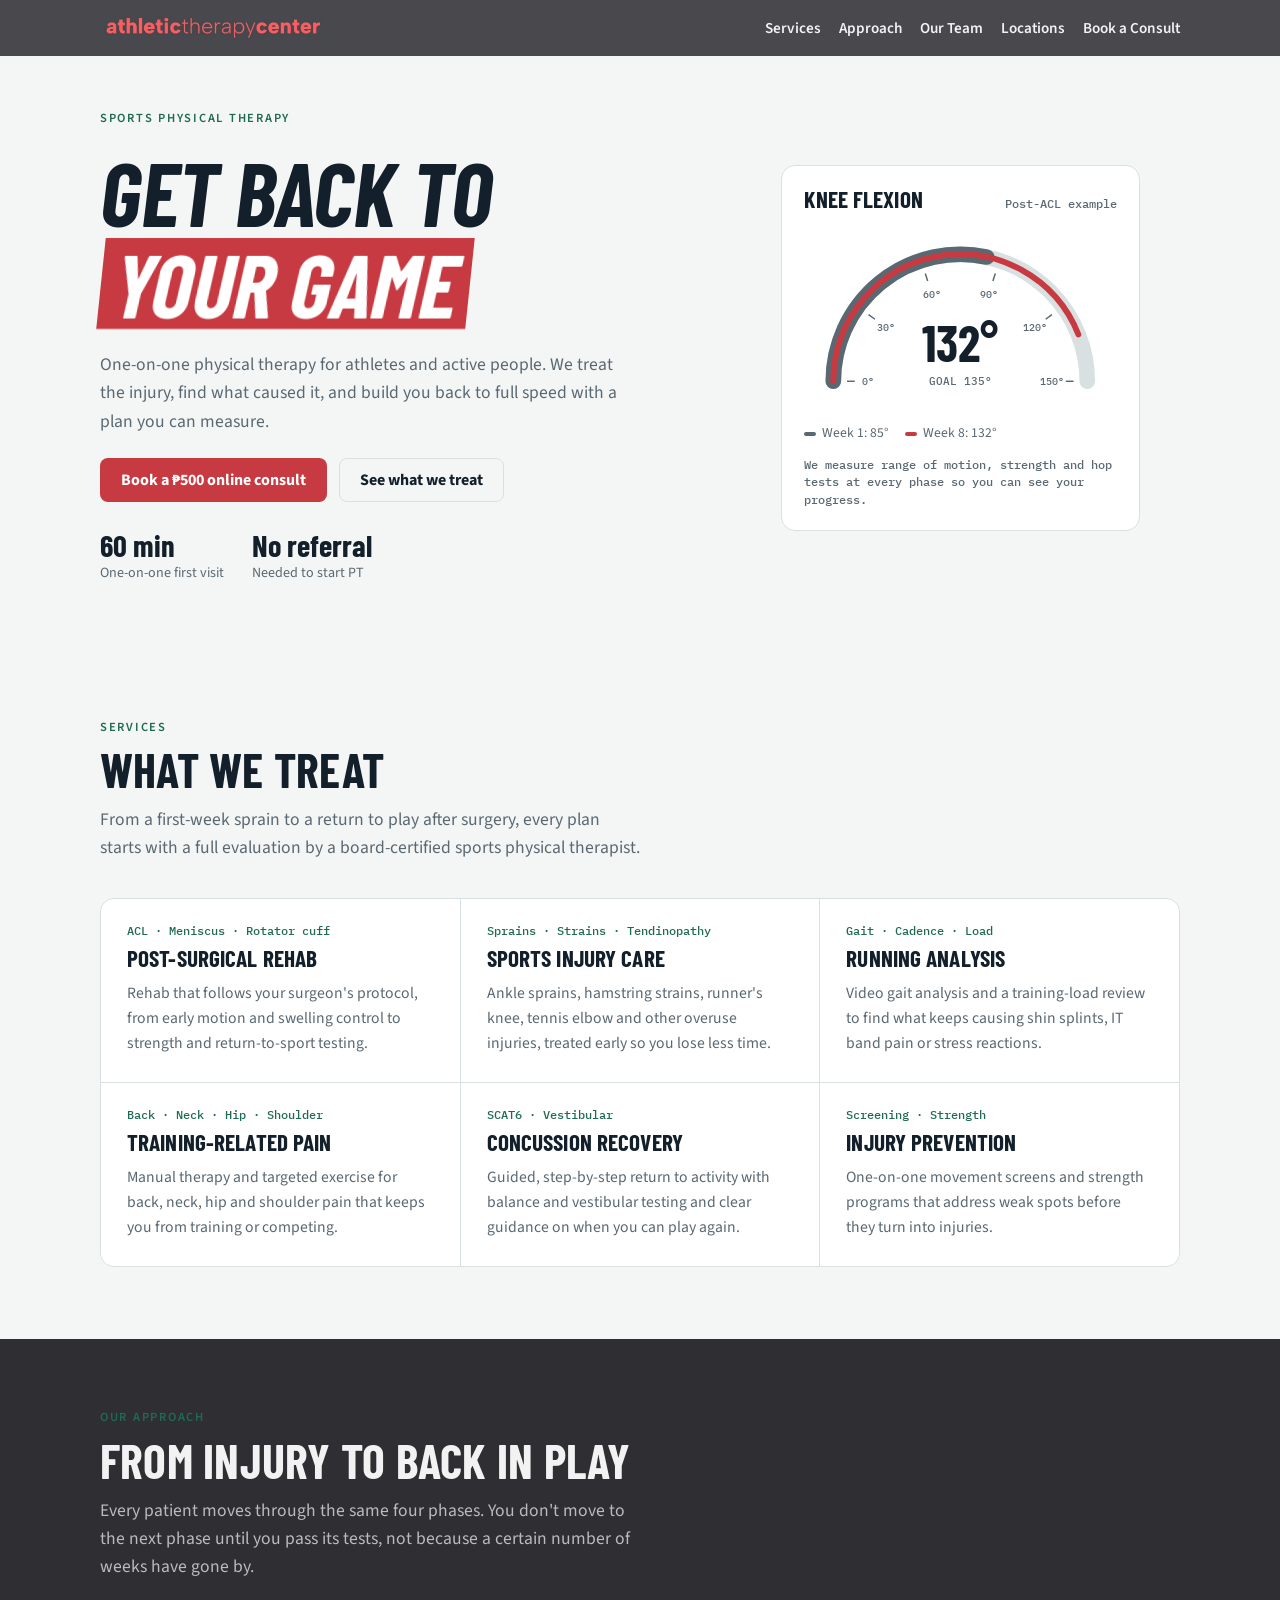
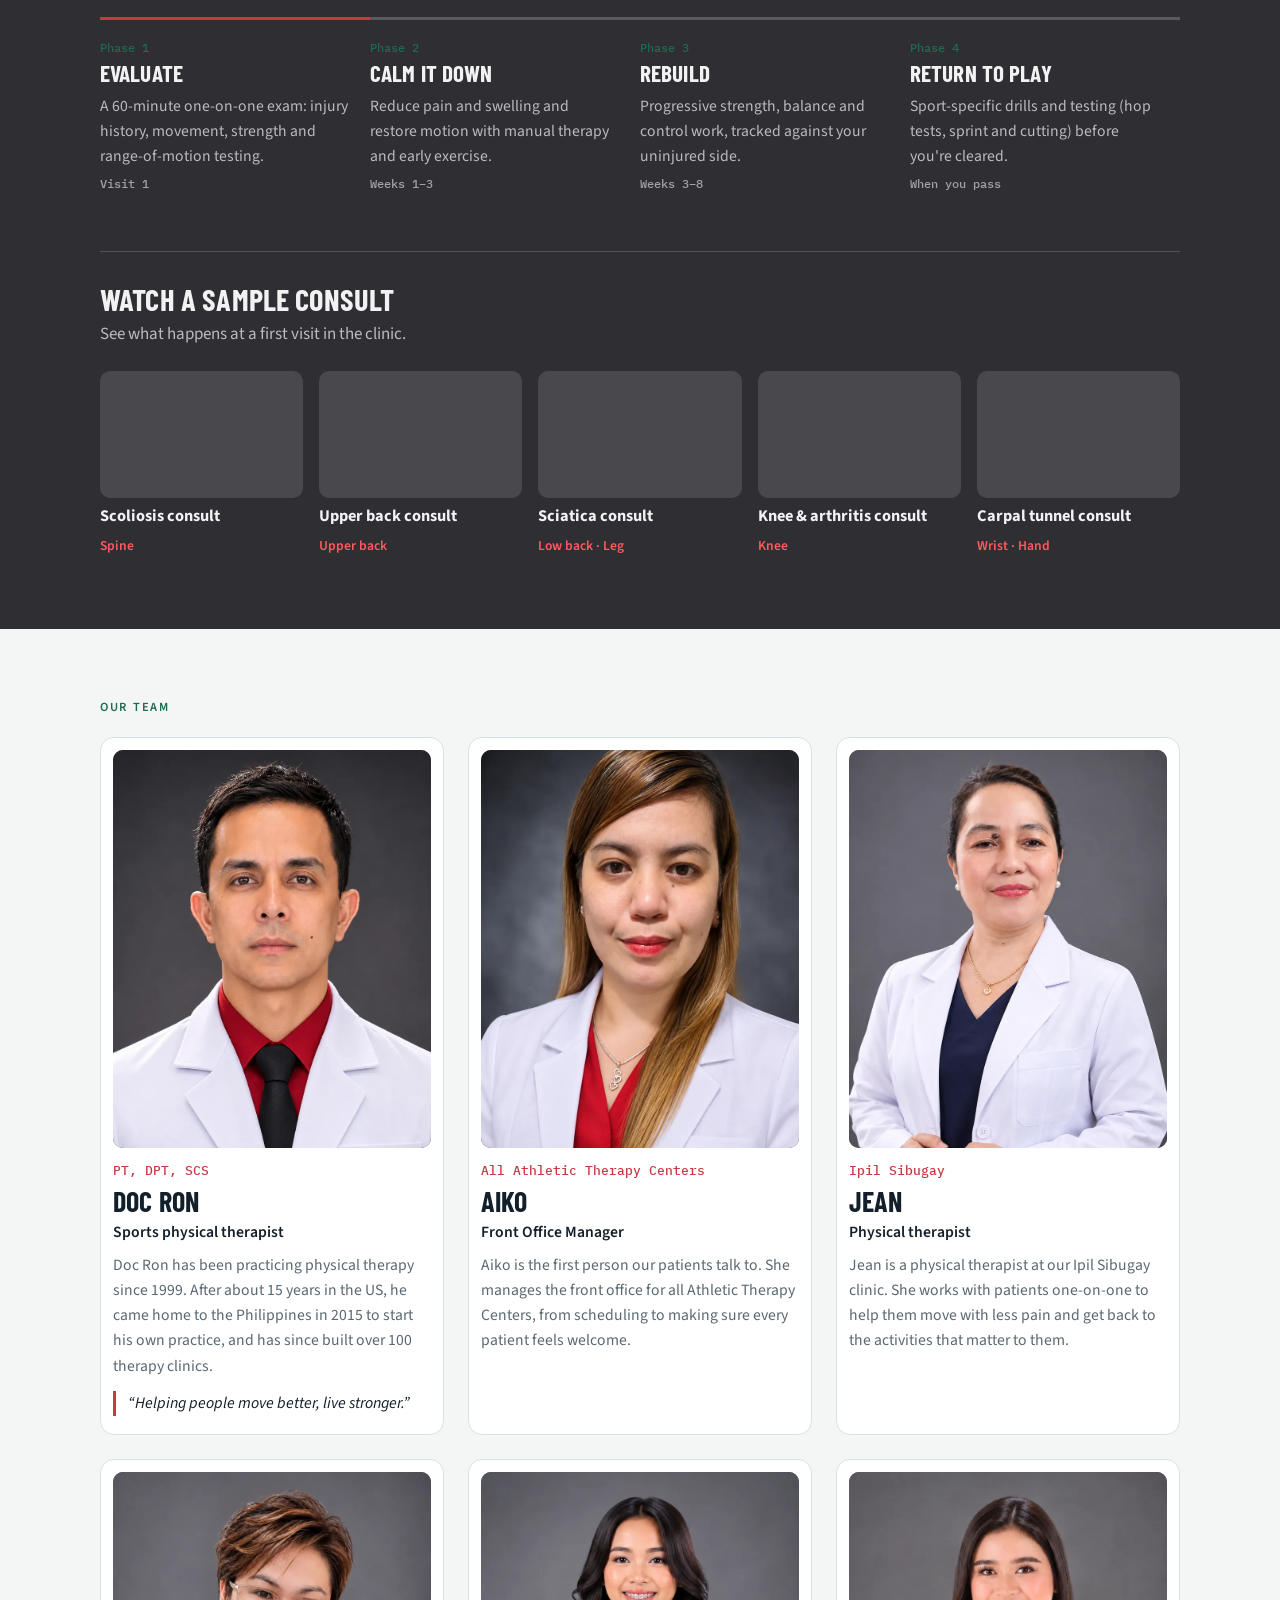
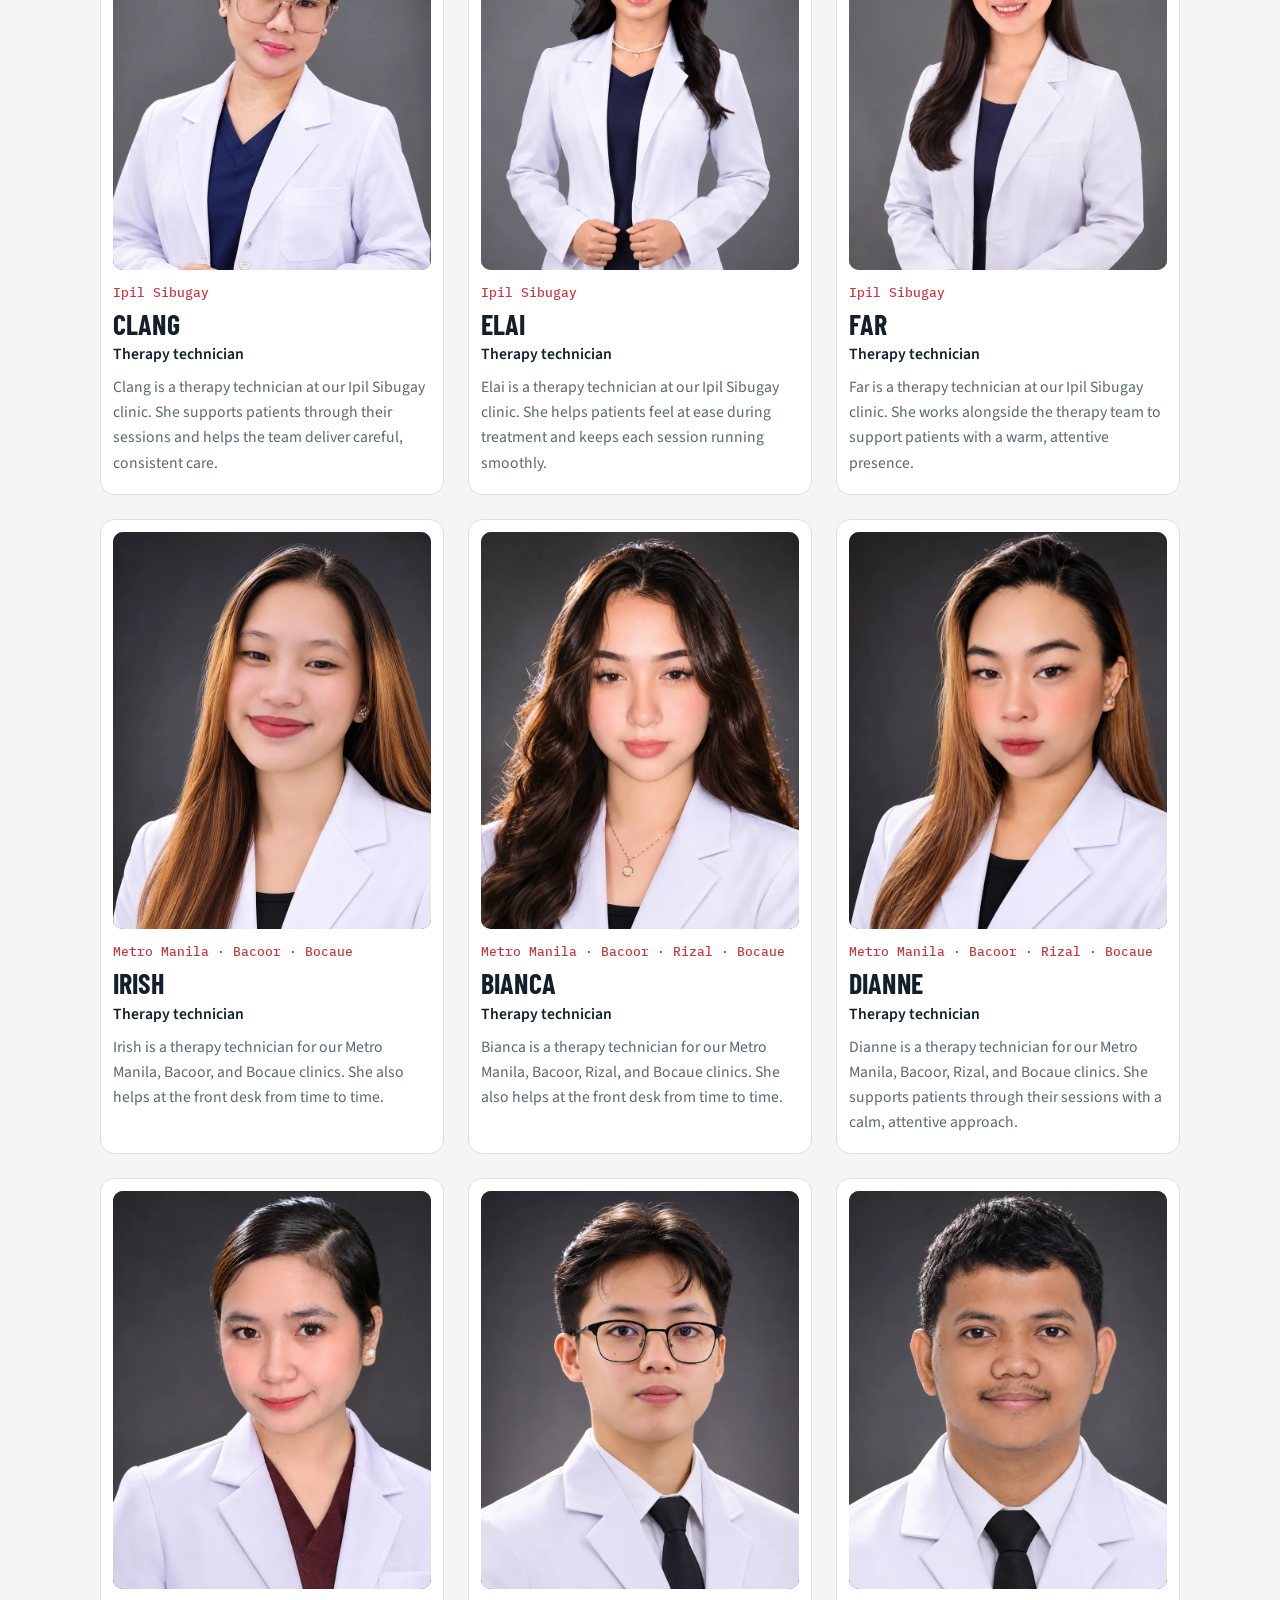
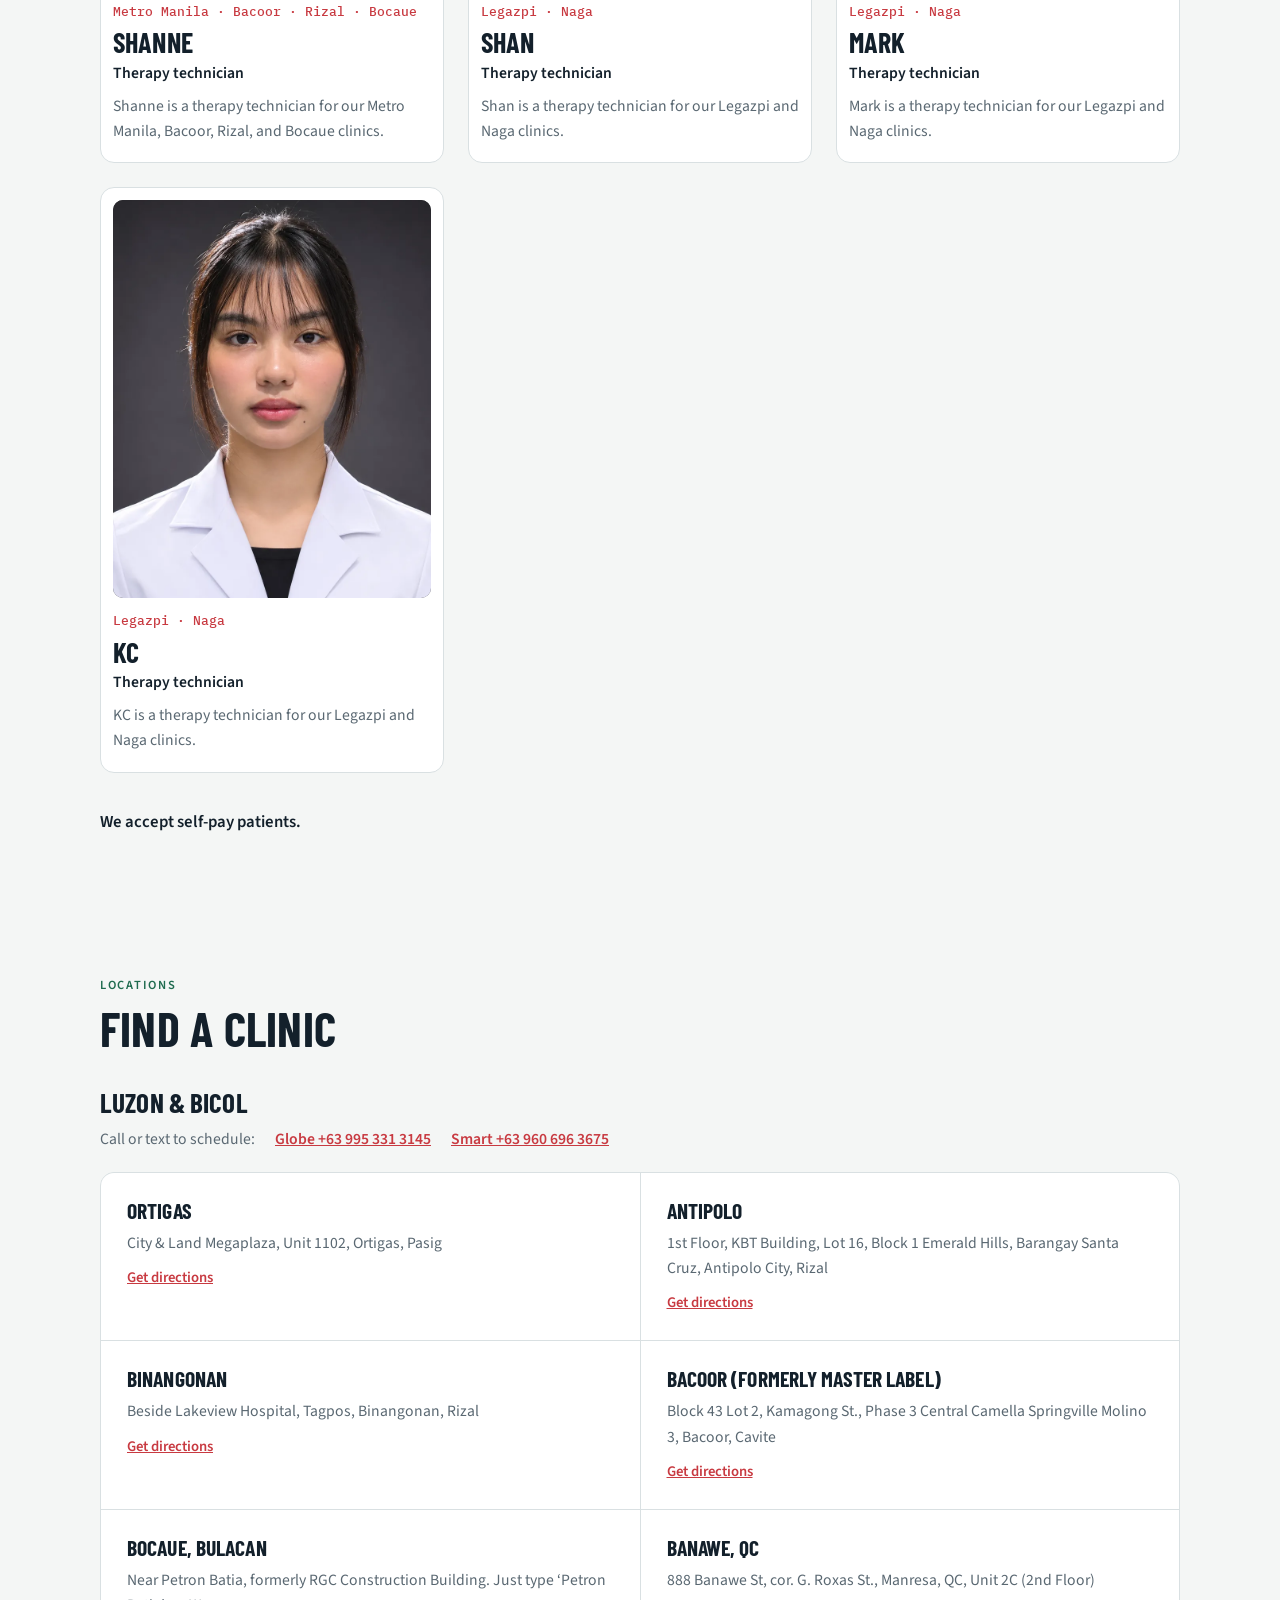
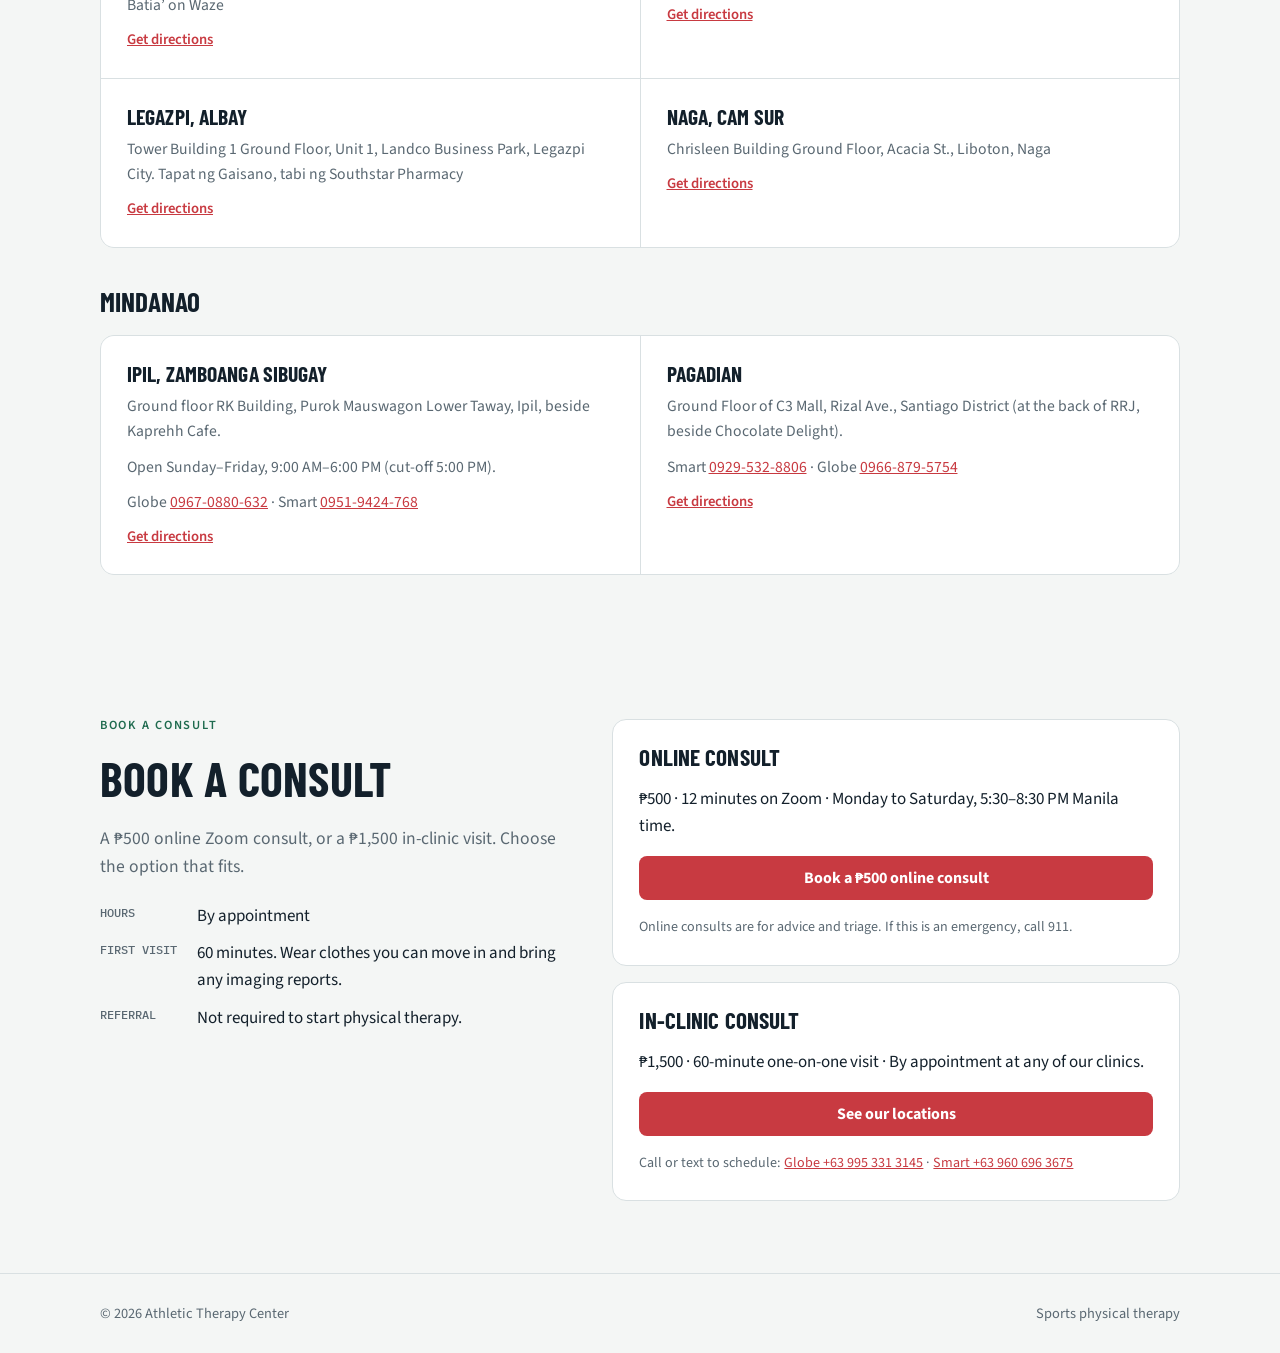
==== commit 98e70305: "Add Aiko to the Our Team section Add Aiko, Front Office Manager for all Athletic Therapy Centers, as" ====
--- a/index.html
+++ b/index.html
@@ -378,6 +378,15 @@
           </div>
         </article>
         <article class="member">
+          <img class="headshot" src="assets/aiko.webp" alt="Aiko, front office manager for all Athletic Therapy Centers" width="800" height="1067">
+          <div class="member-text">
+            <span class="creds">All Athletic Therapy Centers</span>
+            <h3>Aiko</h3>
+            <p class="role">Front Office Manager</p>
+            <p>Aiko is the first person our patients talk to. She manages the front office for all Athletic Therapy Centers, from scheduling to making sure every patient feels welcome.</p>
+          </div>
+        </article>
+        <article class="member">
           <img class="headshot" src="assets/jean.webp" alt="Jean, physical therapist at Ipil Sibugay" width="800" height="1067">
           <div class="member-text">
             <span class="creds">Ipil Sibugay</span>
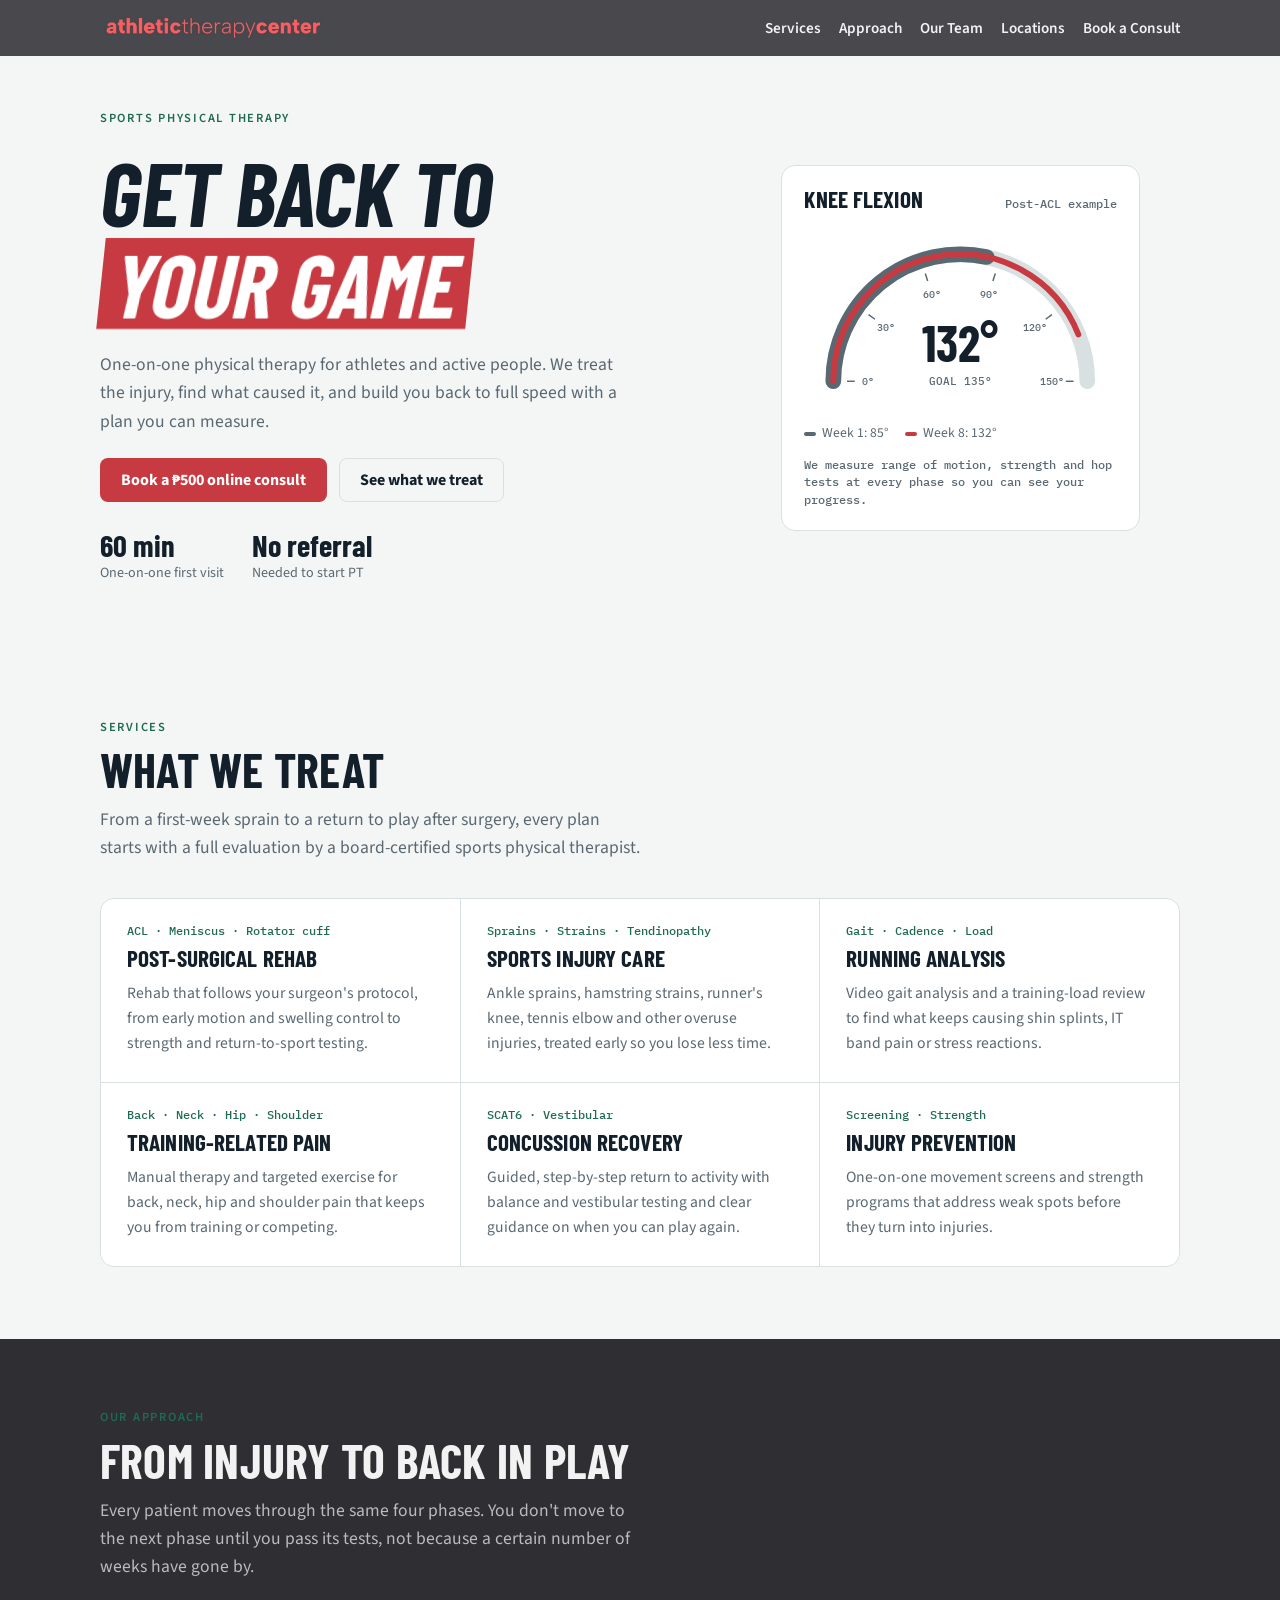
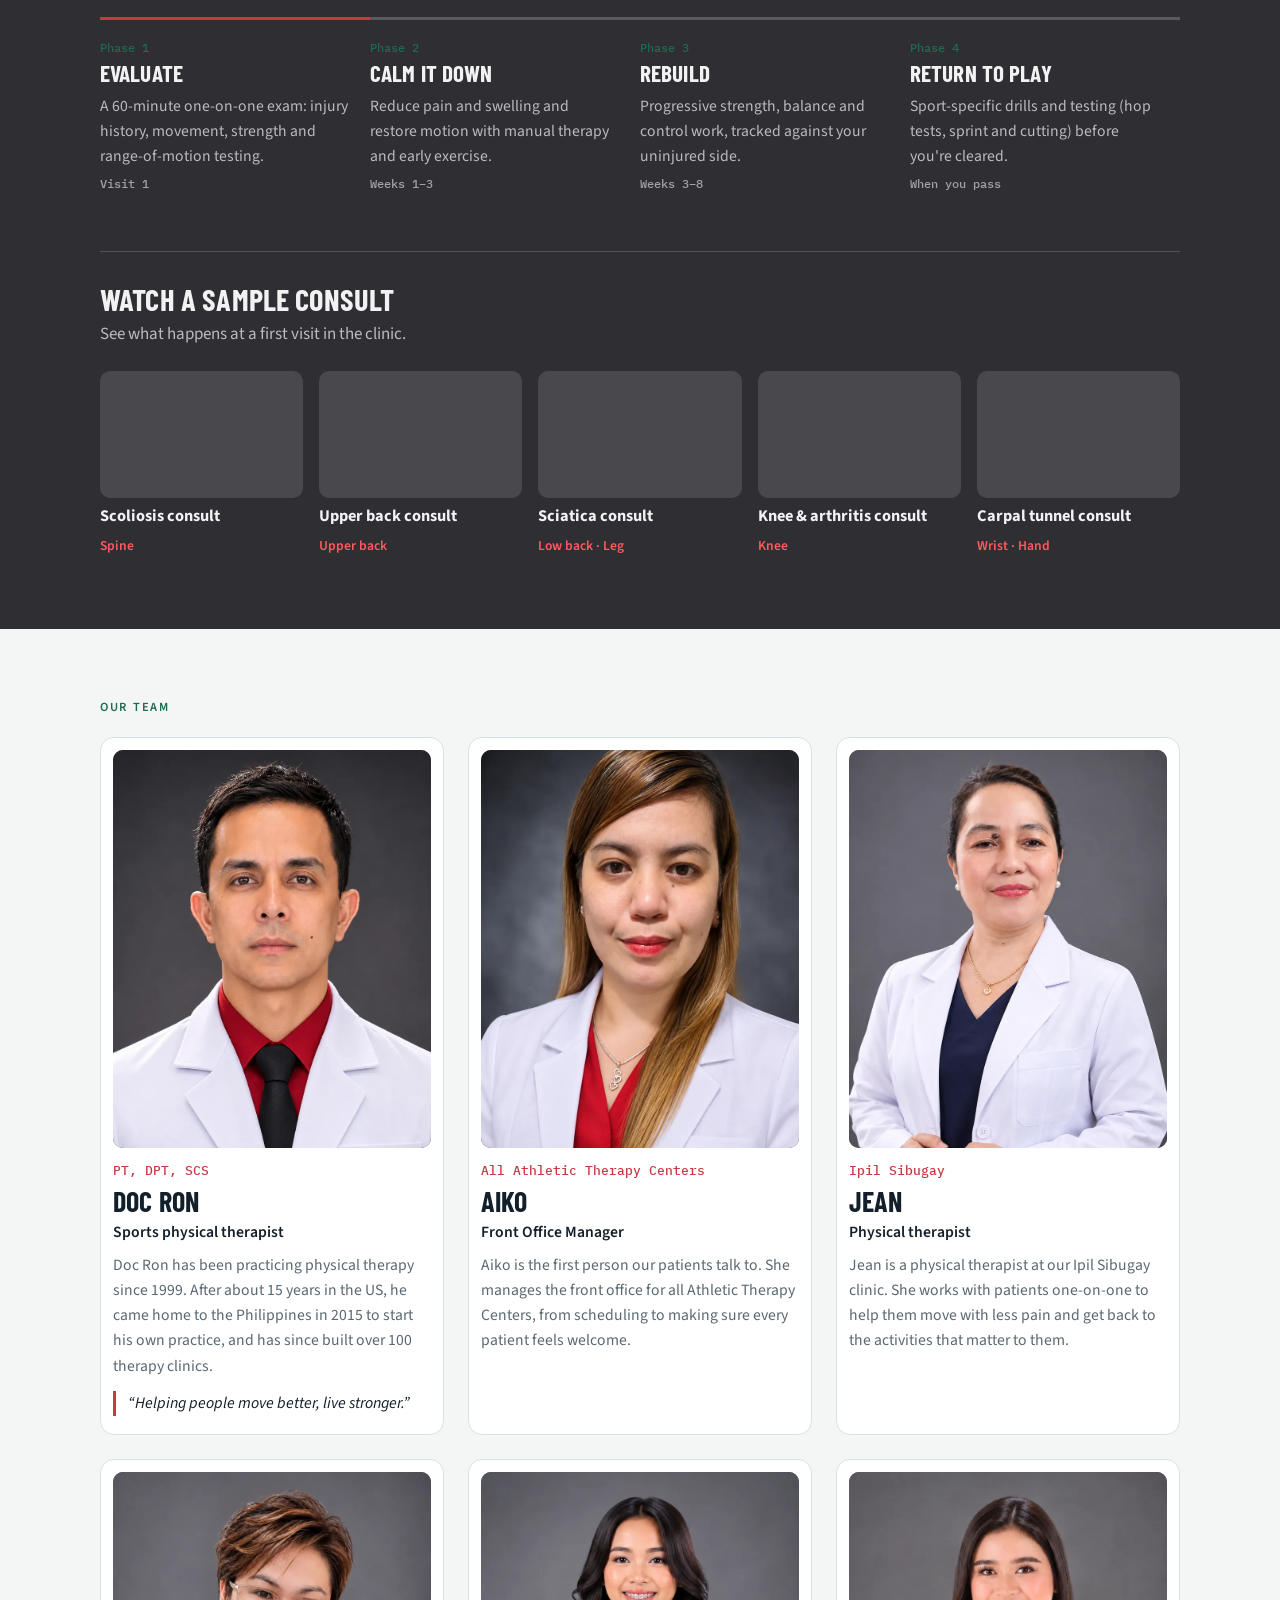
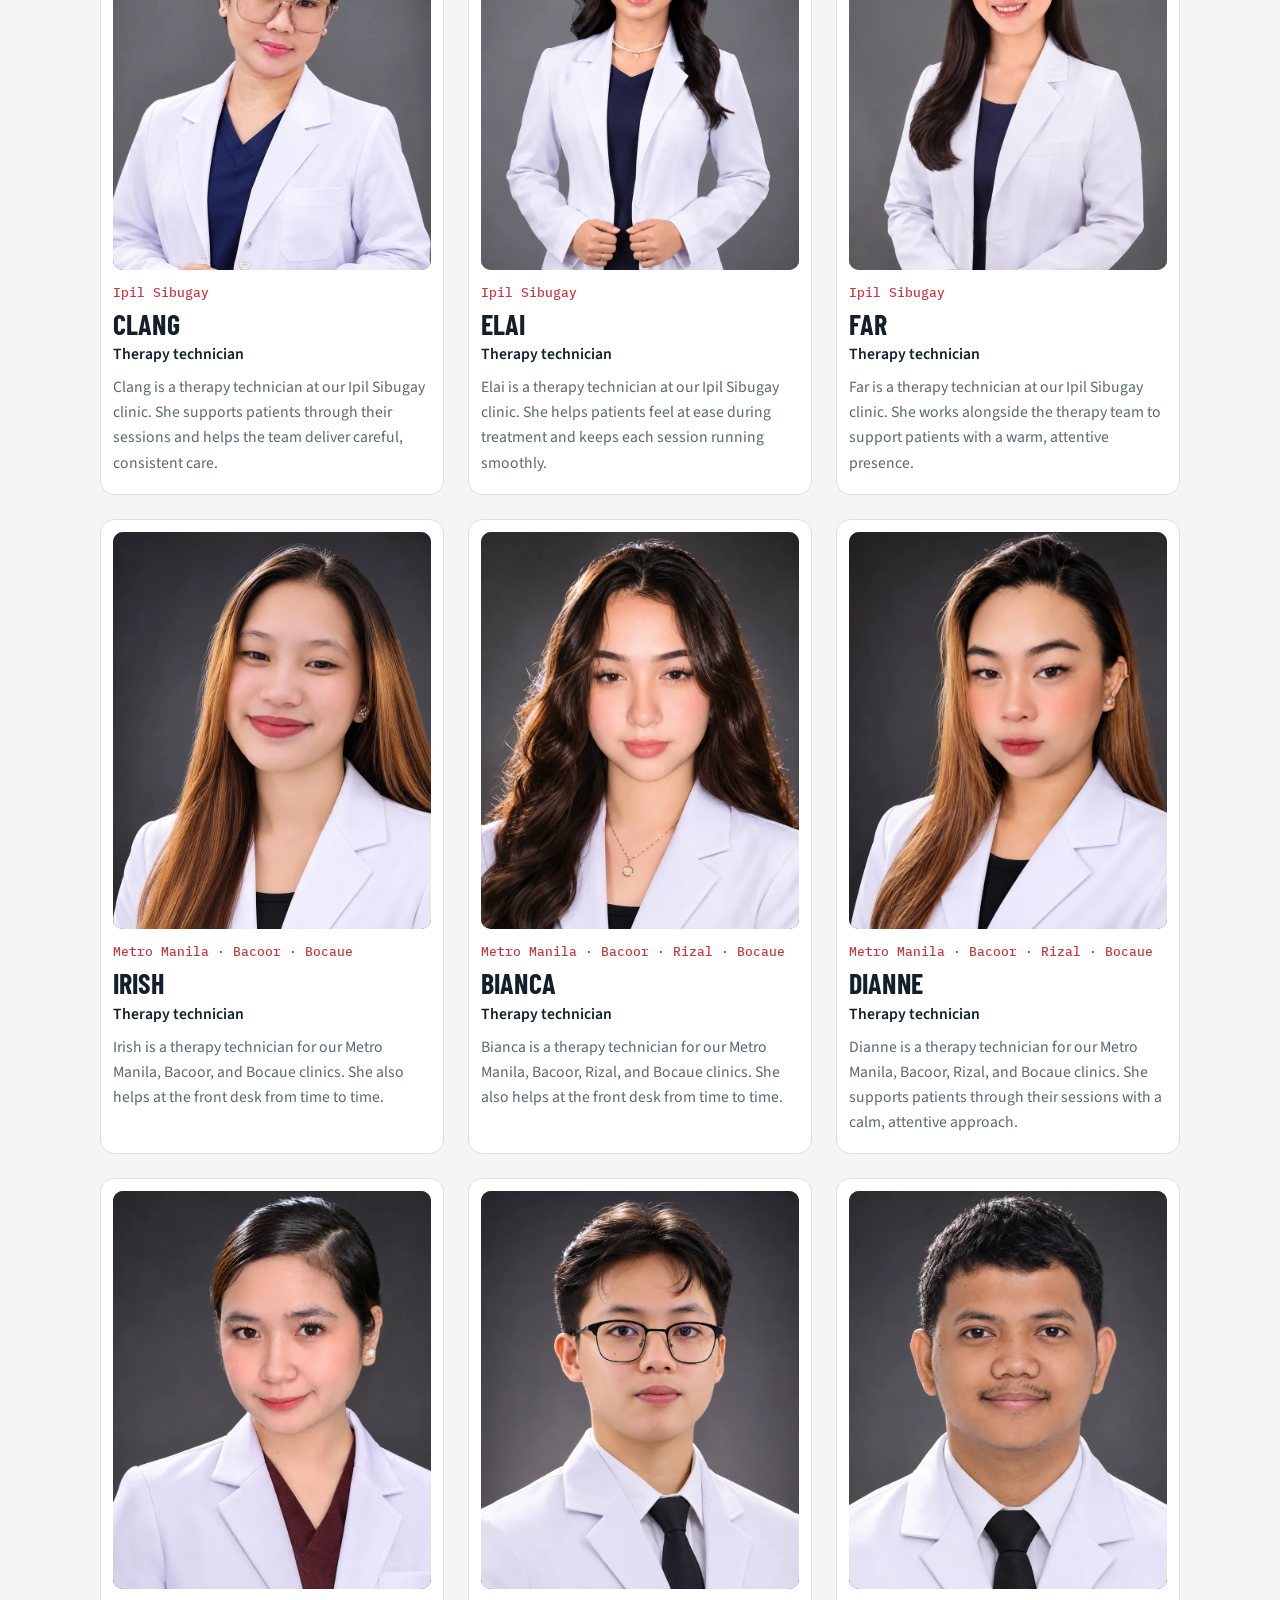
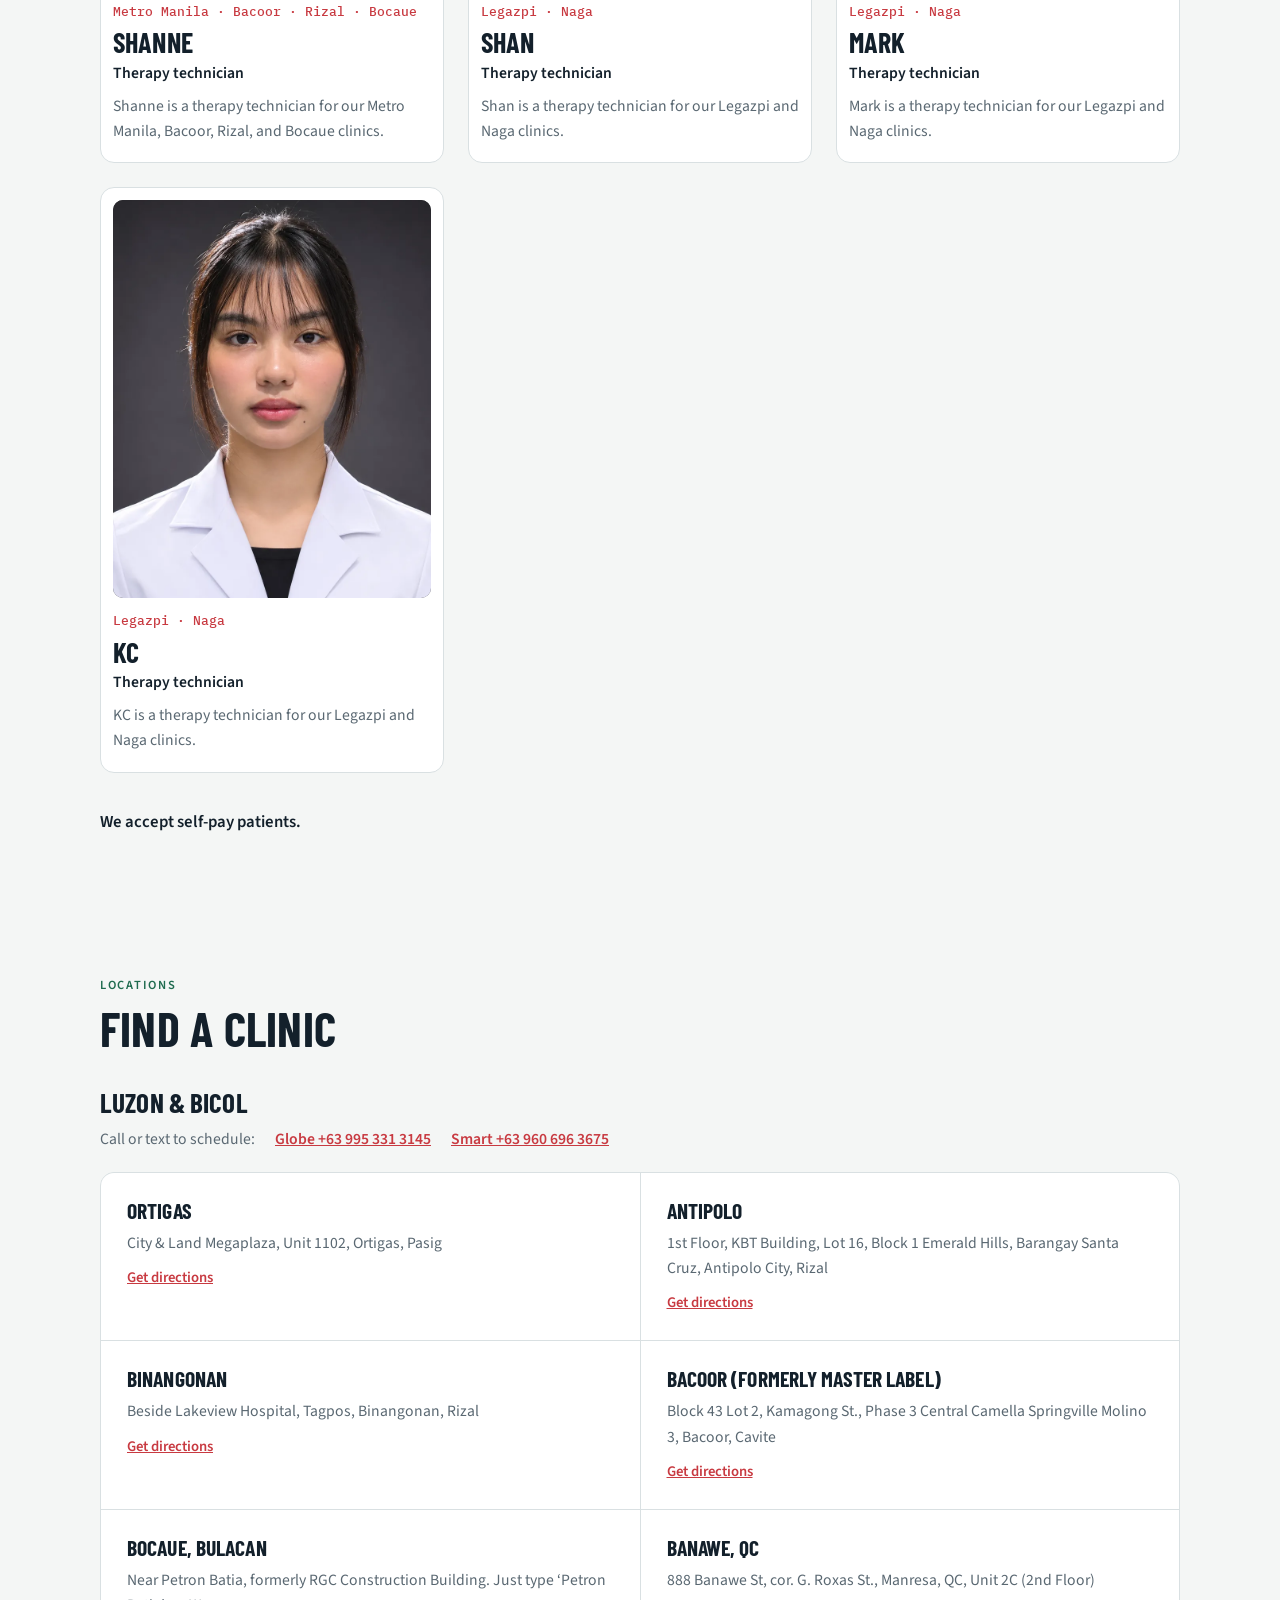
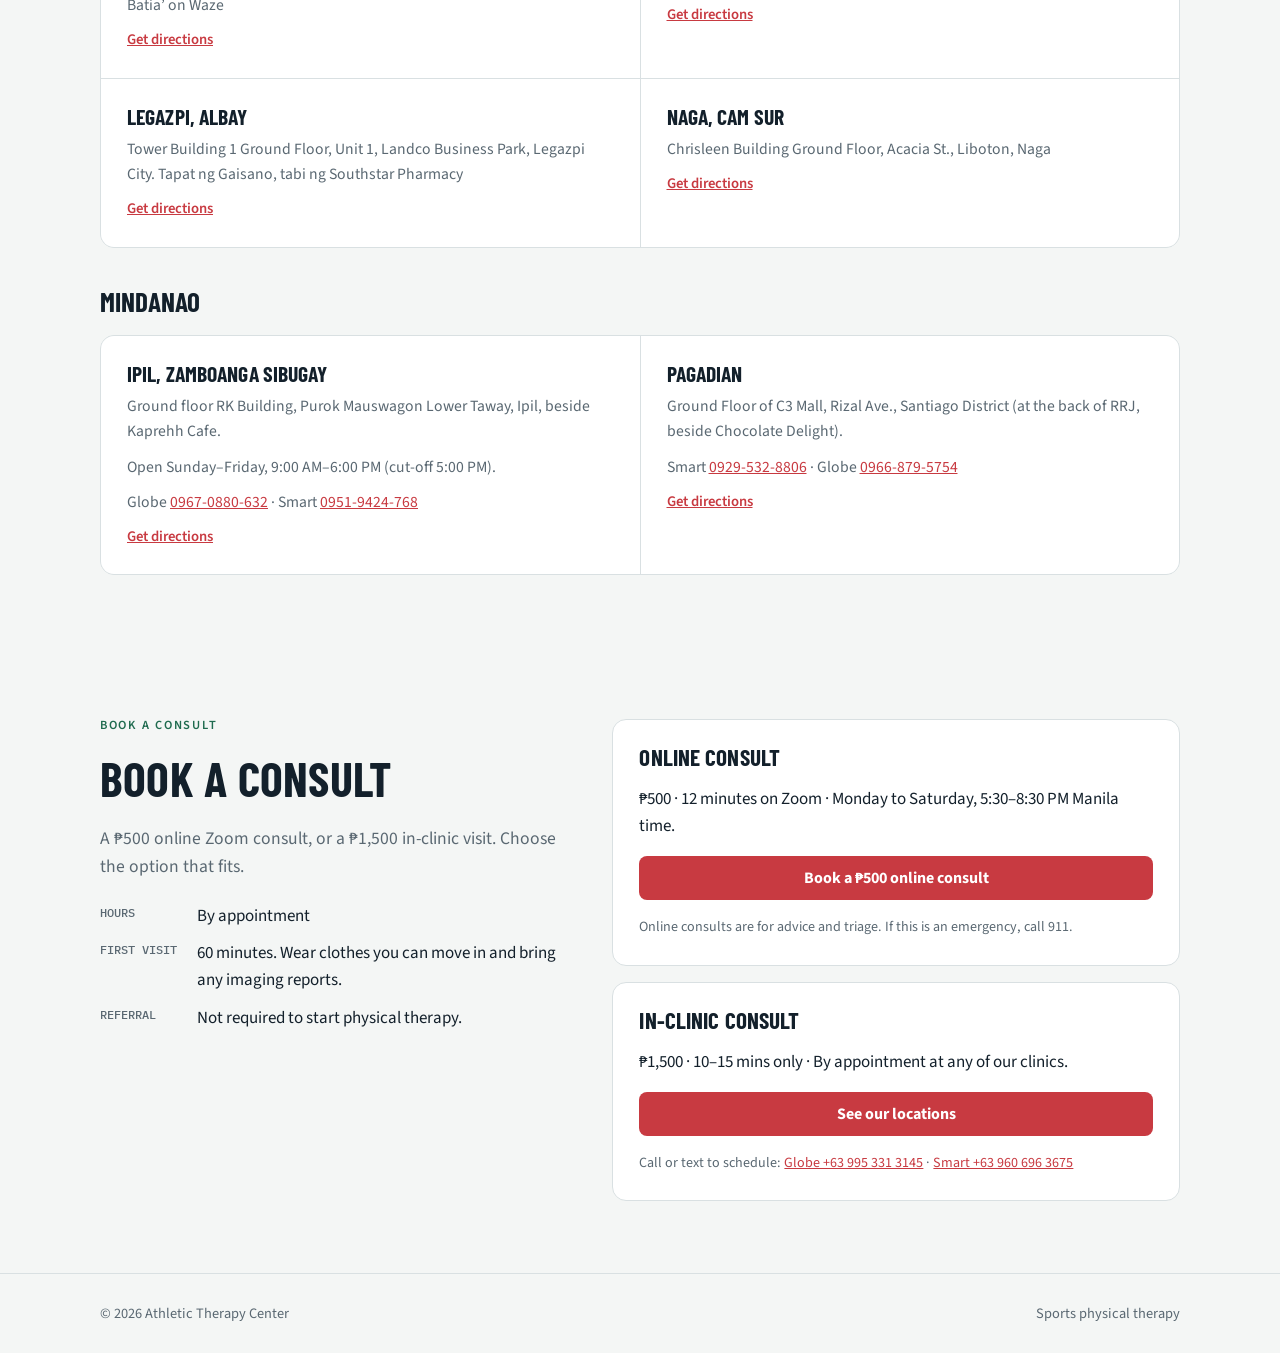
==== commit dd5aef39: "Set in-clinic consult duration to 10–15 mins only" ====
--- a/index.html
+++ b/index.html
@@ -596,7 +596,7 @@
         </div>
         <div class="panel">
           <h3>In-clinic consult</h3>
-          <p>₱1,500 · 60-minute one-on-one visit · By appointment at any of our clinics.</p>
+          <p>₱1,500 · 10–15 mins only · By appointment at any of our clinics.</p>
           <a class="btn btn-primary" href="#locations">See our locations</a>
           <p class="note">Call or text to schedule: <a href="tel:+639953313145">Globe +63 995 331 3145</a> · <a href="tel:+639606963675">Smart +63 960 696 3675</a></p>
         </div>
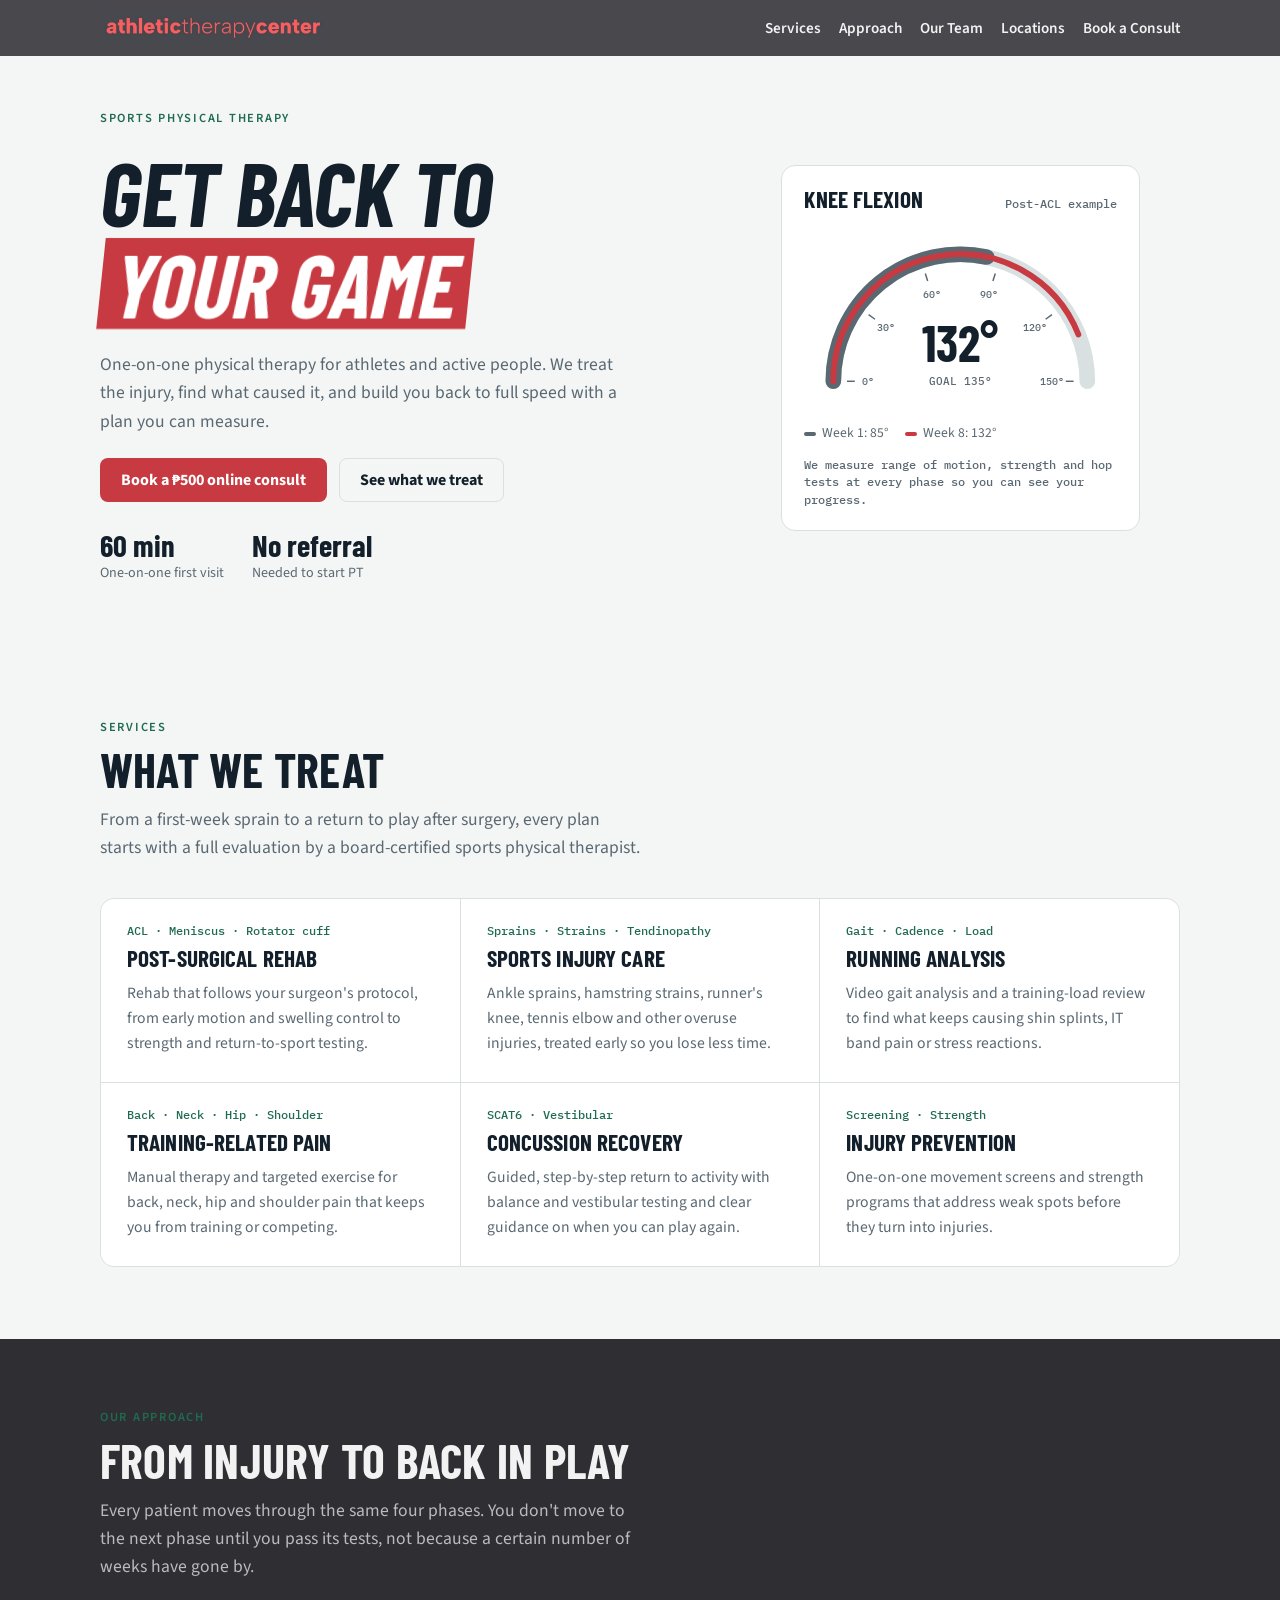
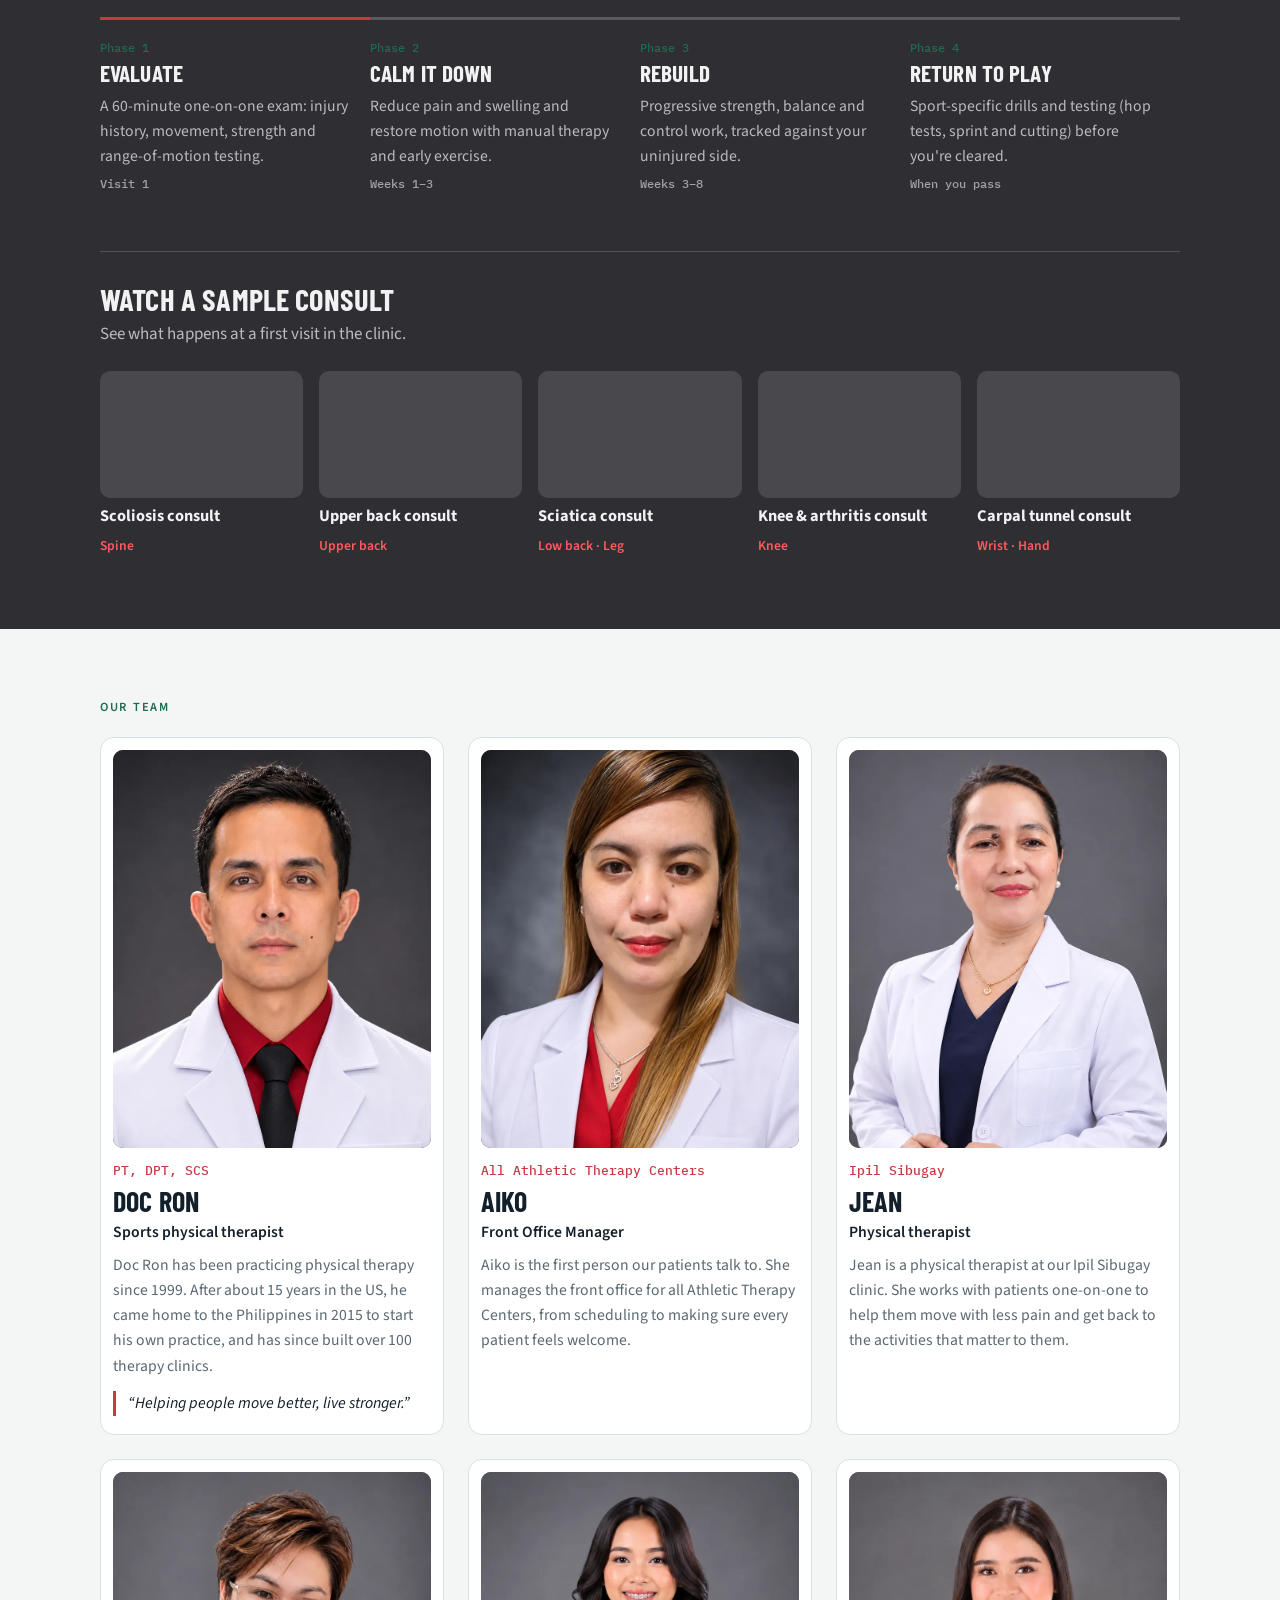
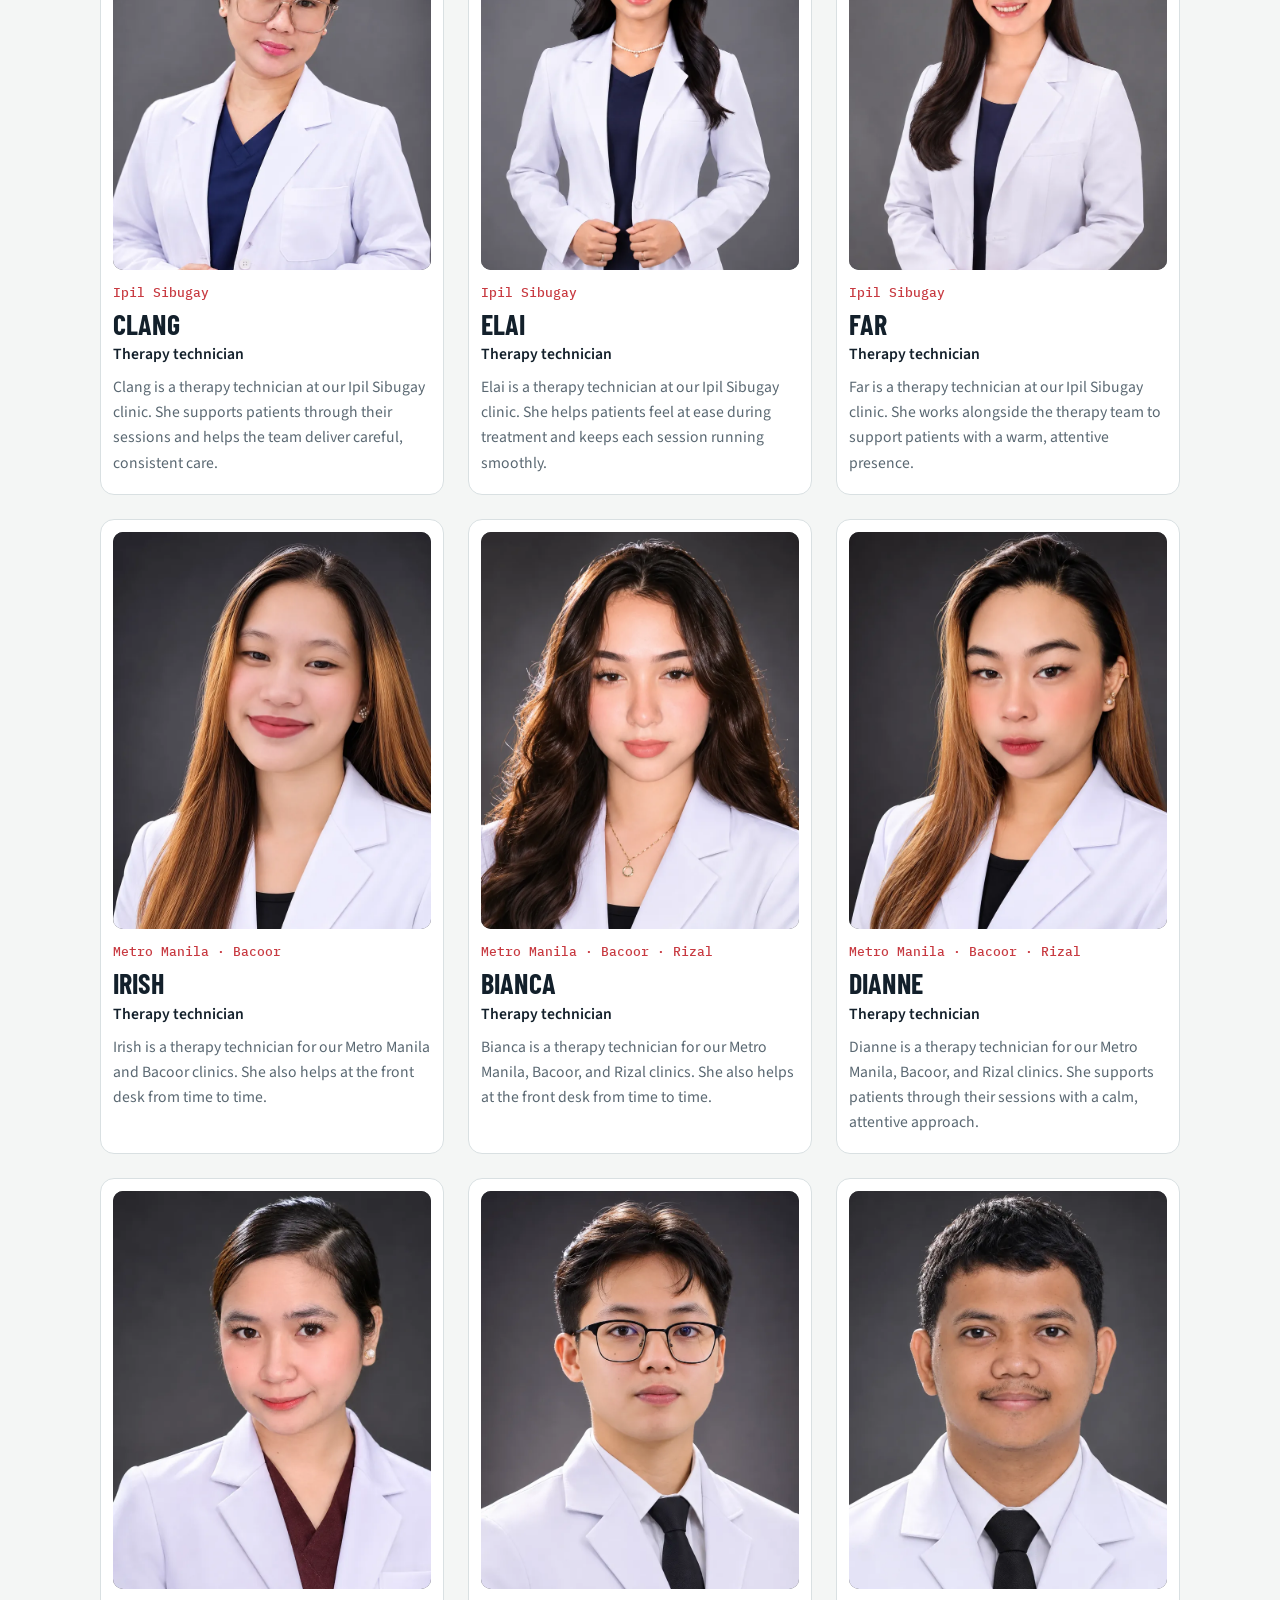
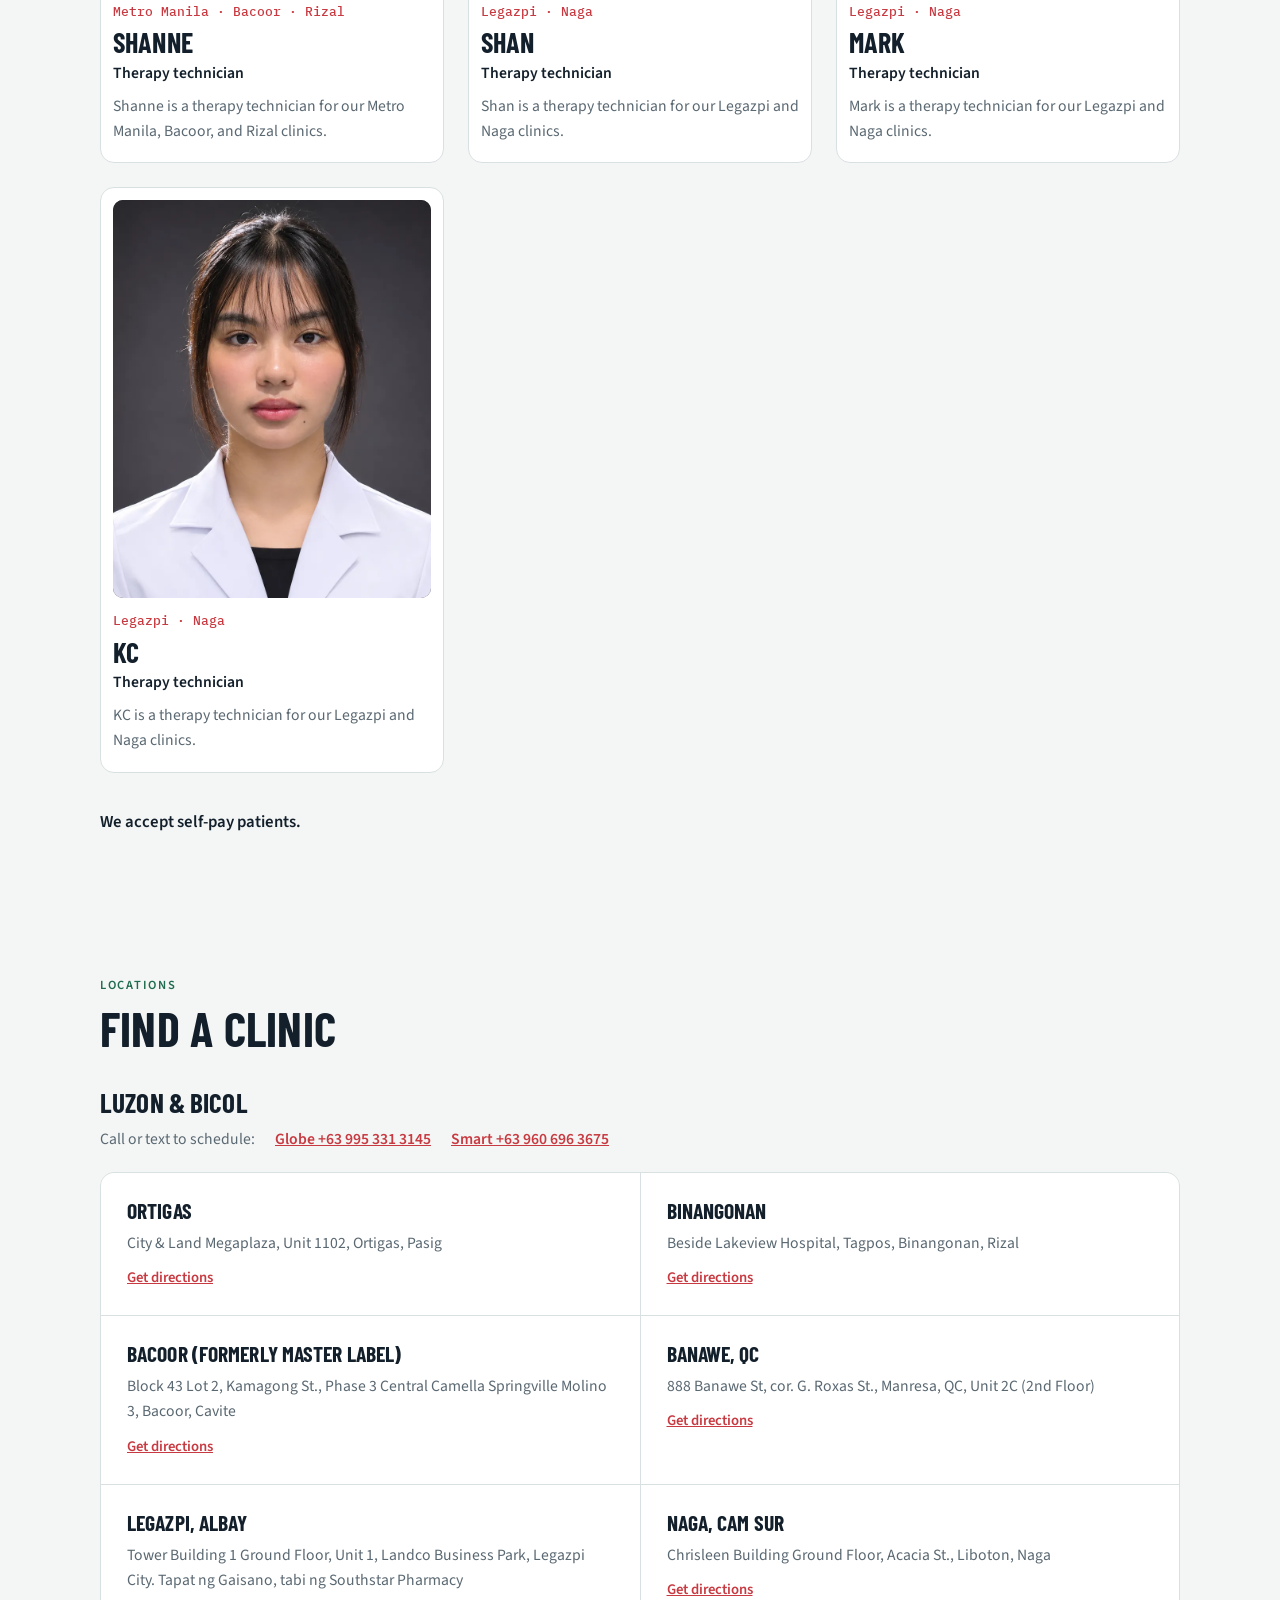
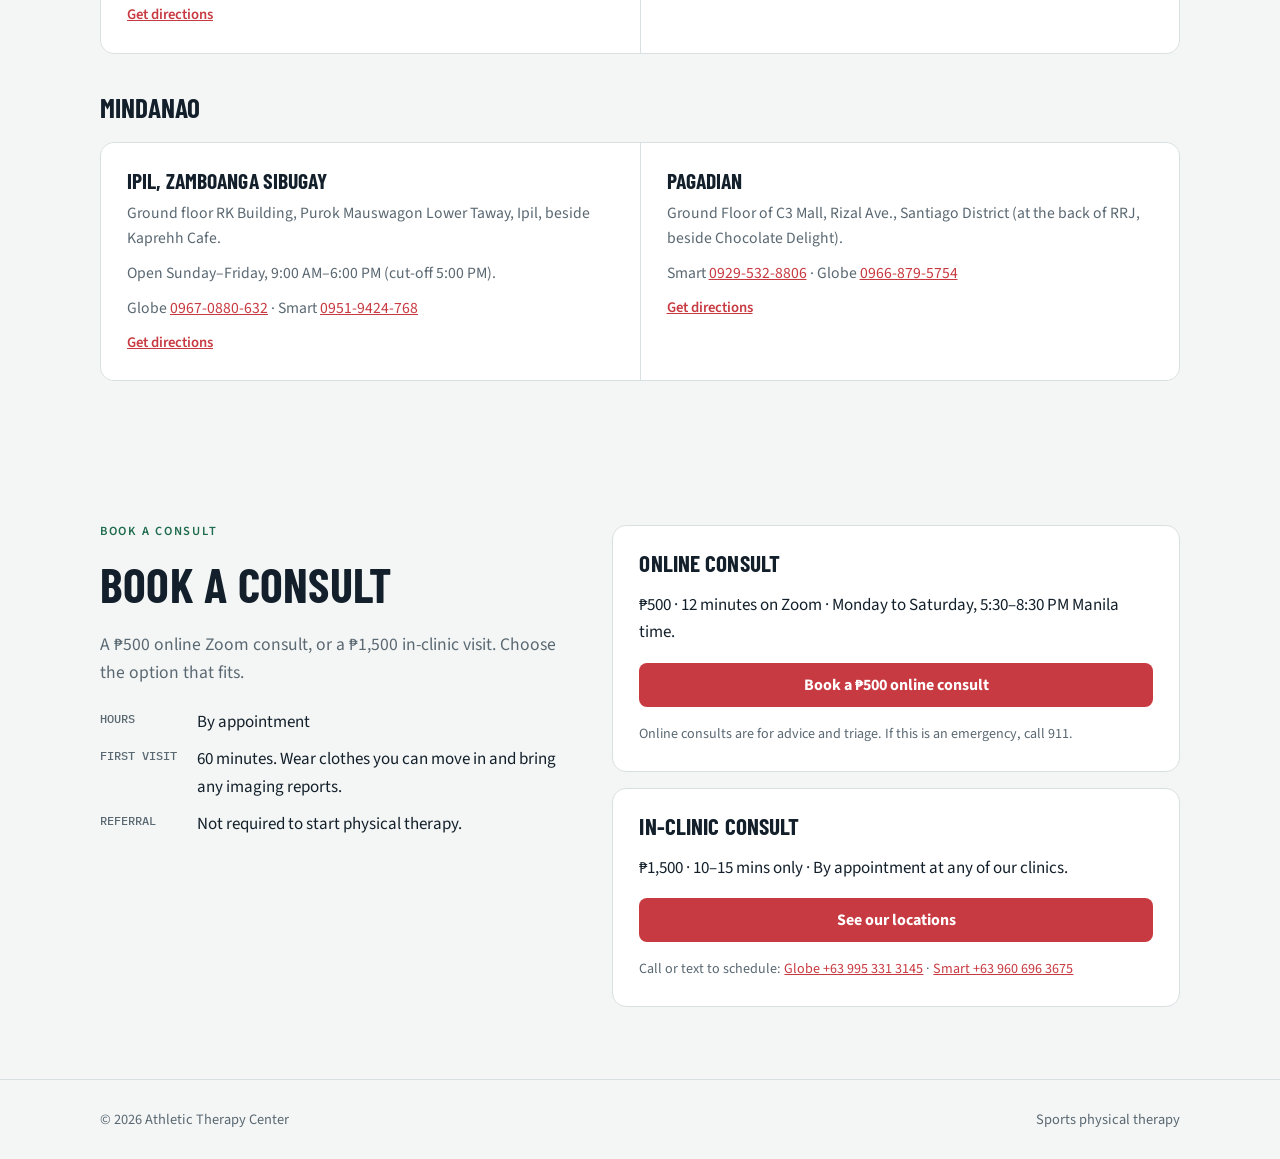
==== commit 5d21eeb2: "Remove Antipolo and Bocaue from the clinic list" ====
--- a/index.html
+++ b/index.html
@@ -424,42 +424,42 @@
         </article>
 
         <article class="member">
-          <img class="headshot" src="assets/irish-2.webp" alt="Irish, therapy technician at Metro Manila, Bacoor, and Bocaue" width="800" height="1067">
-          <div class="member-text">
-            <span class="creds">Metro Manila · Bacoor · Bocaue</span>
+          <img class="headshot" src="assets/irish-2.webp" alt="Irish, therapy technician at Metro Manila and Bacoor" width="800" height="1067">
+          <div class="member-text">
+            <span class="creds">Metro Manila · Bacoor</span>
             <h3>Irish</h3>
             <p class="role">Therapy technician</p>
-            <p>Irish is a therapy technician for our Metro Manila, Bacoor, and Bocaue clinics. She also helps at the front desk from time to time.</p>
-          </div>
-        </article>
-
-        <article class="member">
-          <img class="headshot" src="assets/bianca.webp" alt="Bianca, therapy technician at Metro Manila, Bacoor, Rizal, and Bocaue" width="800" height="1067">
-          <div class="member-text">
-            <span class="creds">Metro Manila · Bacoor · Rizal · Bocaue</span>
+            <p>Irish is a therapy technician for our Metro Manila and Bacoor clinics. She also helps at the front desk from time to time.</p>
+          </div>
+        </article>
+
+        <article class="member">
+          <img class="headshot" src="assets/bianca.webp" alt="Bianca, therapy technician at Metro Manila, Bacoor, and Rizal" width="800" height="1067">
+          <div class="member-text">
+            <span class="creds">Metro Manila · Bacoor · Rizal</span>
             <h3>Bianca</h3>
             <p class="role">Therapy technician</p>
-            <p>Bianca is a therapy technician for our Metro Manila, Bacoor, Rizal, and Bocaue clinics. She also helps at the front desk from time to time.</p>
-          </div>
-        </article>
-
-        <article class="member">
-          <img class="headshot" src="assets/dianne.webp" alt="Dianne, therapy technician at Metro Manila, Bacoor, Rizal, and Bocaue" width="800" height="1067">
-          <div class="member-text">
-            <span class="creds">Metro Manila · Bacoor · Rizal · Bocaue</span>
+            <p>Bianca is a therapy technician for our Metro Manila, Bacoor, and Rizal clinics. She also helps at the front desk from time to time.</p>
+          </div>
+        </article>
+
+        <article class="member">
+          <img class="headshot" src="assets/dianne.webp" alt="Dianne, therapy technician at Metro Manila, Bacoor, and Rizal" width="800" height="1067">
+          <div class="member-text">
+            <span class="creds">Metro Manila · Bacoor · Rizal</span>
             <h3>Dianne</h3>
             <p class="role">Therapy technician</p>
-            <p>Dianne is a therapy technician for our Metro Manila, Bacoor, Rizal, and Bocaue clinics. She supports patients through their sessions with a calm, attentive approach.</p>
-          </div>
-        </article>
-
-        <article class="member">
-          <img class="headshot" src="assets/shanne.webp" alt="Shanne, therapy technician at Metro Manila, Bacoor, Rizal, and Bocaue" width="800" height="1067">
-          <div class="member-text">
-            <span class="creds">Metro Manila · Bacoor · Rizal · Bocaue</span>
+            <p>Dianne is a therapy technician for our Metro Manila, Bacoor, and Rizal clinics. She supports patients through their sessions with a calm, attentive approach.</p>
+          </div>
+        </article>
+
+        <article class="member">
+          <img class="headshot" src="assets/shanne.webp" alt="Shanne, therapy technician at Metro Manila, Bacoor, and Rizal" width="800" height="1067">
+          <div class="member-text">
+            <span class="creds">Metro Manila · Bacoor · Rizal</span>
             <h3>Shanne</h3>
             <p class="role">Therapy technician</p>
-            <p>Shanne is a therapy technician for our Metro Manila, Bacoor, Rizal, and Bocaue clinics.</p>
+            <p>Shanne is a therapy technician for our Metro Manila, Bacoor, and Rizal clinics.</p>
           </div>
         </article>
 
@@ -515,11 +515,6 @@
           <a class="loc-dir" href="https://www.google.com/maps/search/?api=1&amp;query=City%20%26%20Land%20Megaplaza%2C%20Unit%201102%2C%20Ortigas%2C%20Pasig" target="_blank" rel="noopener">Get directions</a>
         </article>
         <article class="loc-card">
-          <h3>Antipolo</h3>
-          <p>1st Floor, KBT Building, Lot 16, Block 1 Emerald Hills, Barangay Santa Cruz, Antipolo City, Rizal</p>
-          <a class="loc-dir" href="https://www.google.com/maps/search/?api=1&amp;query=KBT%20Building%2C%20Lot%2016%2C%20Block%201%20Emerald%20Hills%2C%20Barangay%20Santa%20Cruz%2C%20Antipolo%20City%2C%20Rizal" target="_blank" rel="noopener">Get directions</a>
-        </article>
-        <article class="loc-card">
           <h3>Binangonan</h3>
           <p>Beside Lakeview Hospital, Tagpos, Binangonan, Rizal</p>
           <a class="loc-dir" href="https://www.google.com/maps/search/?api=1&amp;query=Lakeview%20Hospital%2C%20Tagpos%2C%20Binangonan%2C%20Rizal" target="_blank" rel="noopener">Get directions</a>
@@ -528,11 +523,6 @@
           <h3>Bacoor (formerly Master Label)</h3>
           <p>Block 43 Lot 2, Kamagong St., Phase 3 Central Camella Springville Molino 3, Bacoor, Cavite</p>
           <a class="loc-dir" href="https://www.google.com/maps/search/?api=1&amp;query=Block%2043%20Lot%202%2C%20Kamagong%20St.%2C%20Phase%203%20Central%20Camella%20Springville%20Molino%203%2C%20Bacoor%2C%20Cavite" target="_blank" rel="noopener">Get directions</a>
-        </article>
-        <article class="loc-card">
-          <h3>Bocaue, Bulacan</h3>
-          <p>Near Petron Batia, formerly RGC Construction Building. Just type ‘Petron Batia’ on Waze</p>
-          <a class="loc-dir" href="https://www.google.com/maps/search/?api=1&amp;query=Petron%20Batia%2C%20Bocaue%2C%20Bulacan" target="_blank" rel="noopener">Get directions</a>
         </article>
         <article class="loc-card">
           <h3>Banawe, QC</h3>
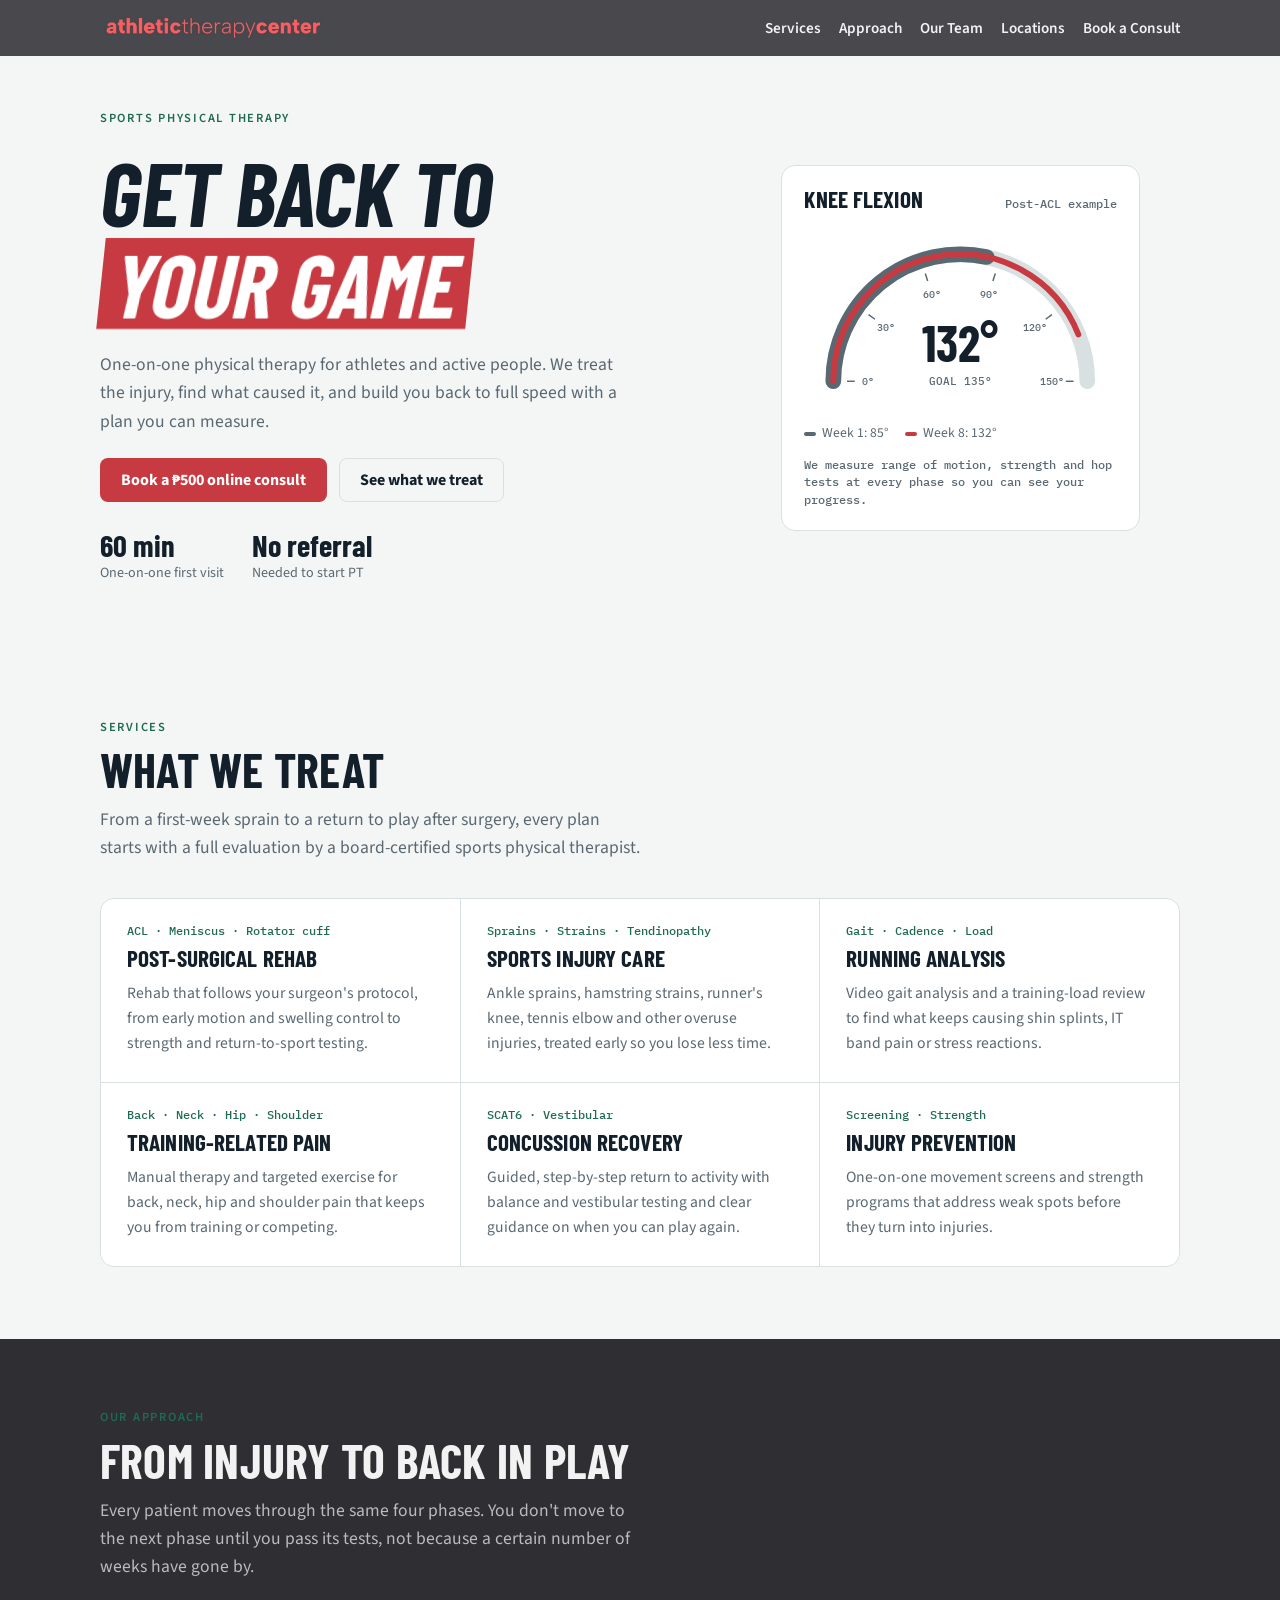
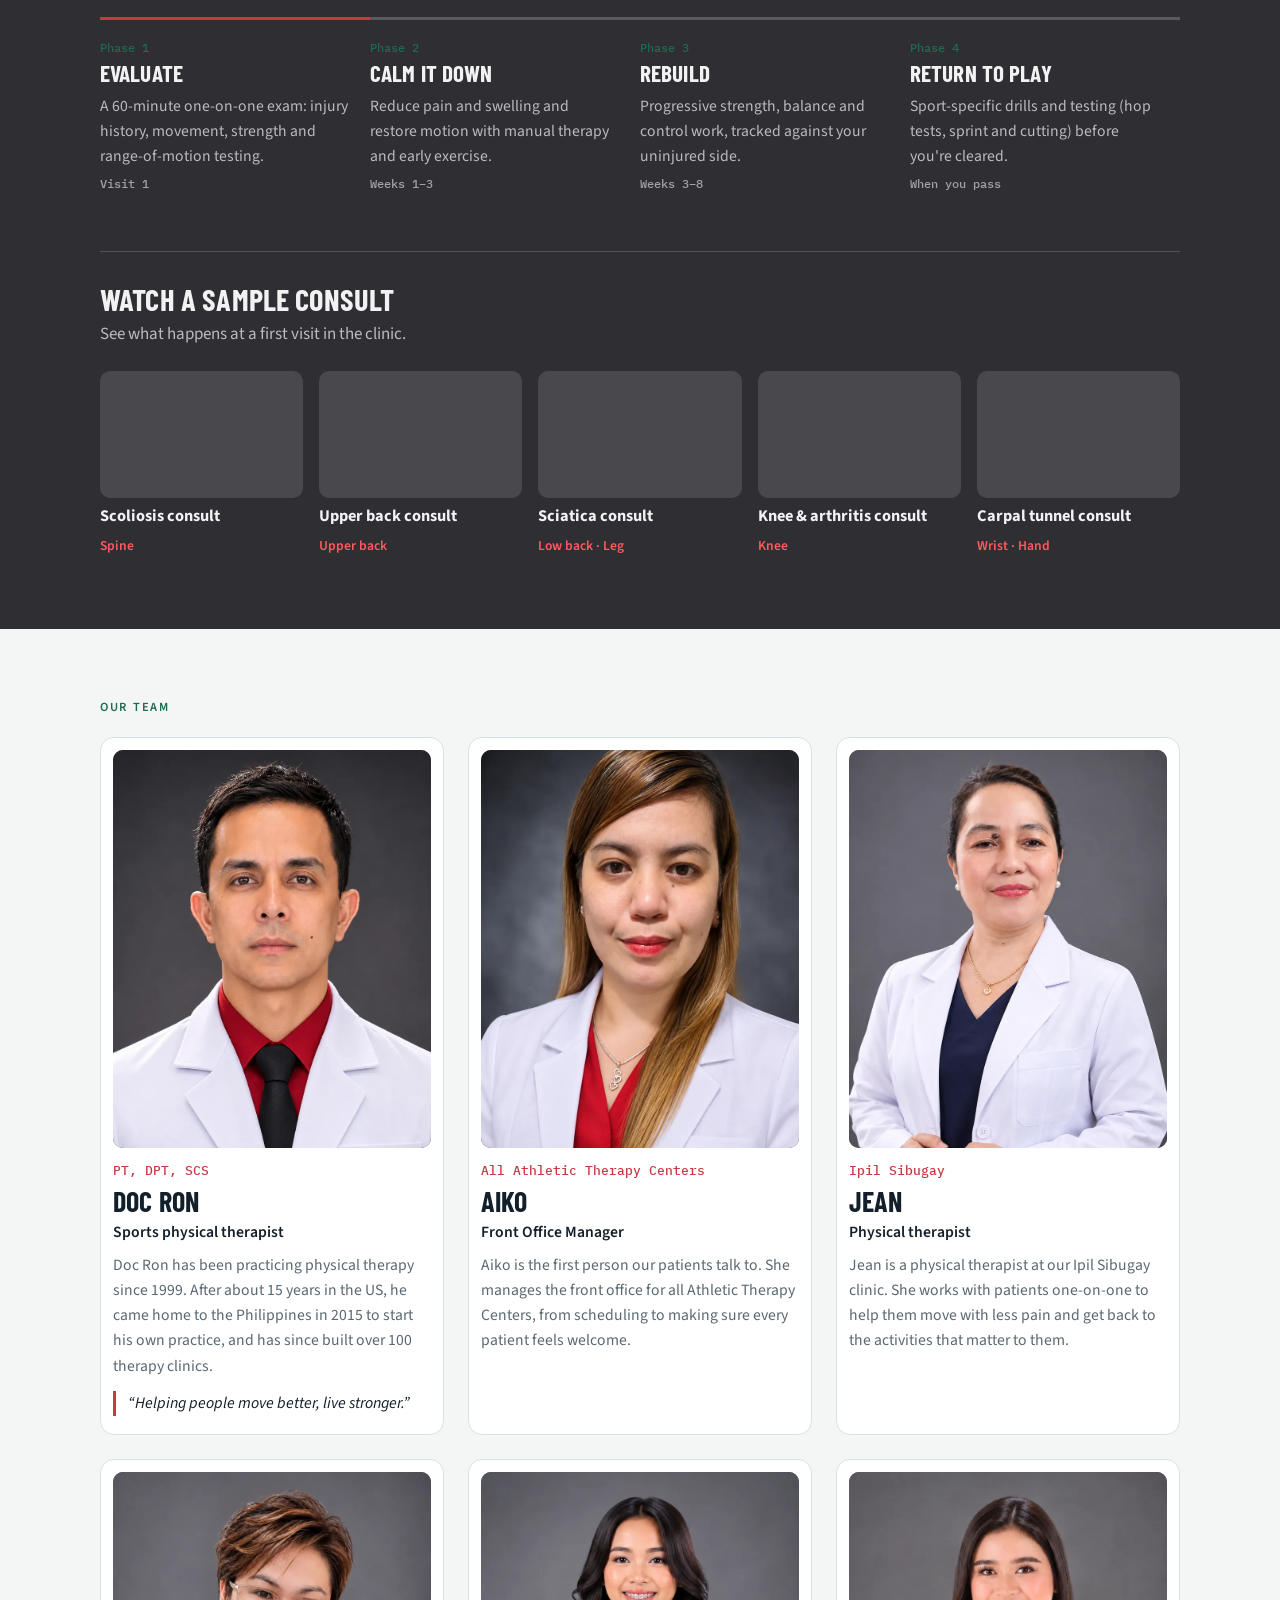
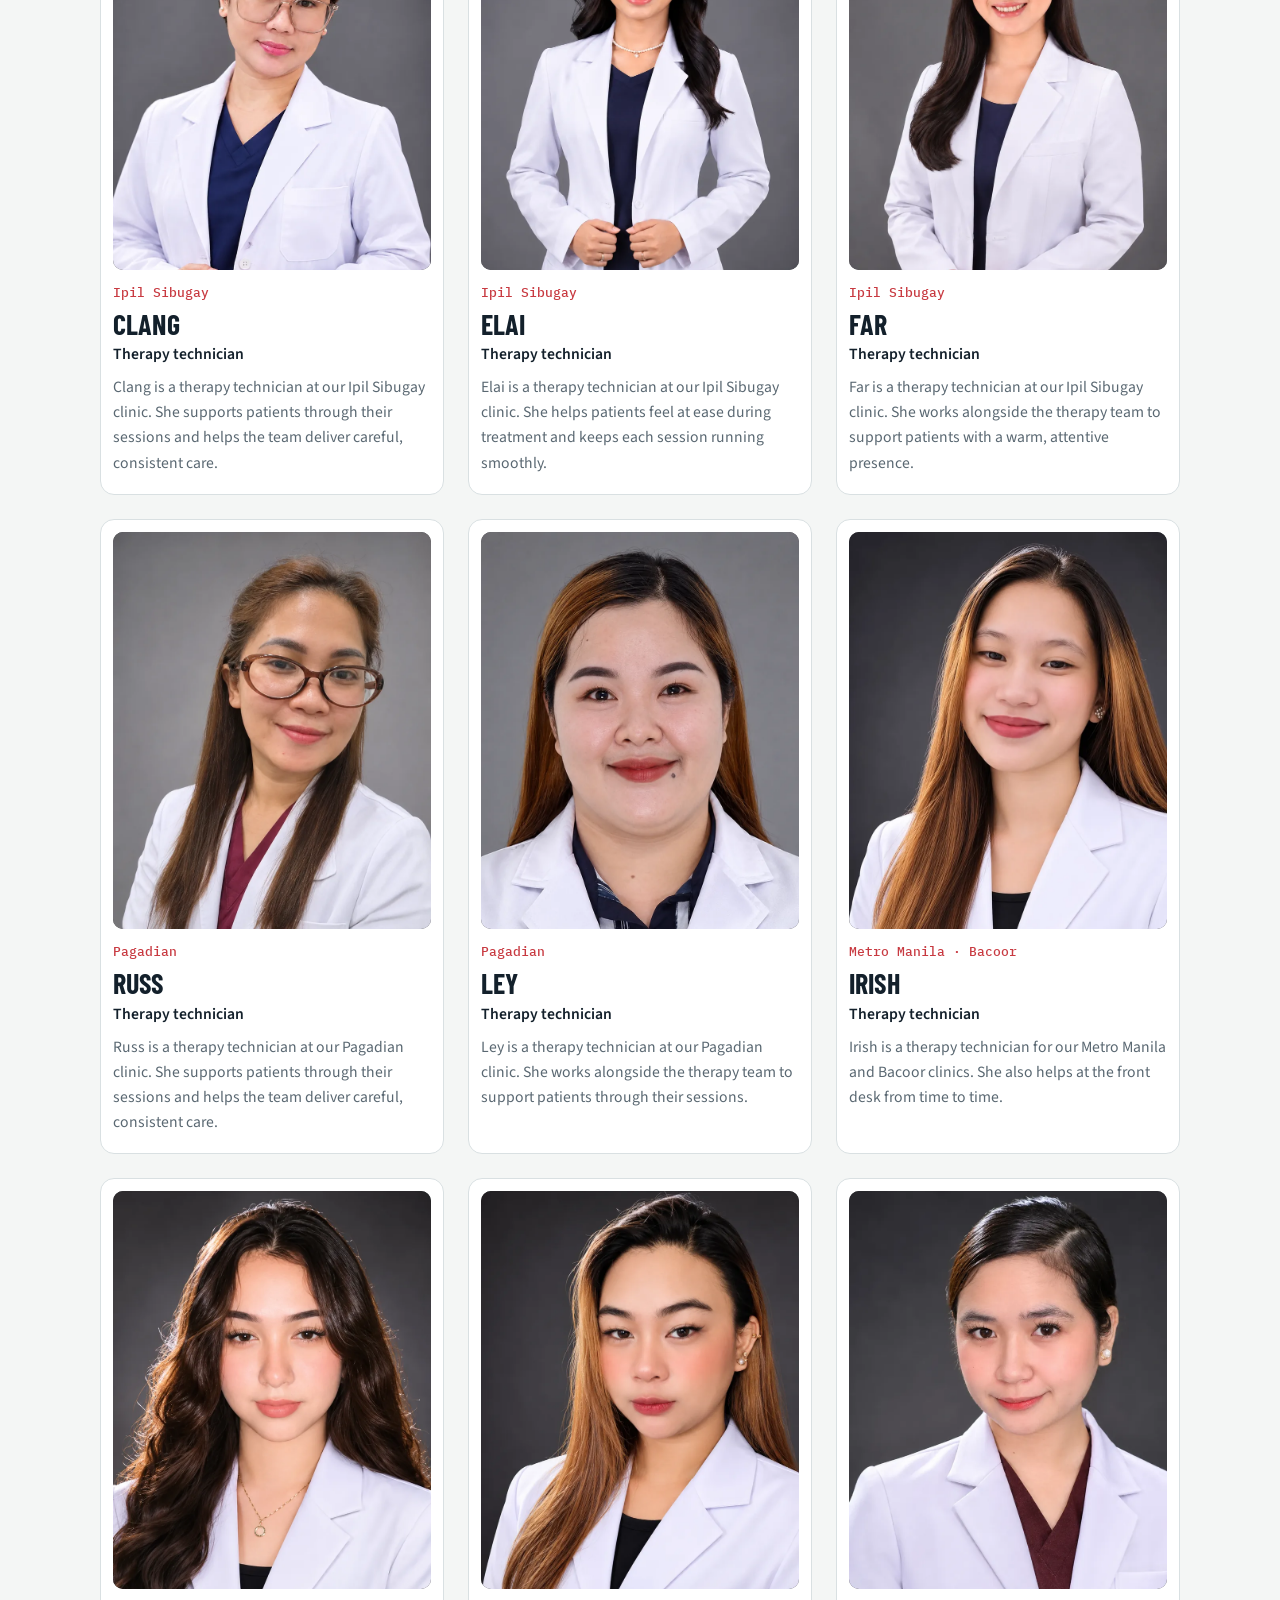
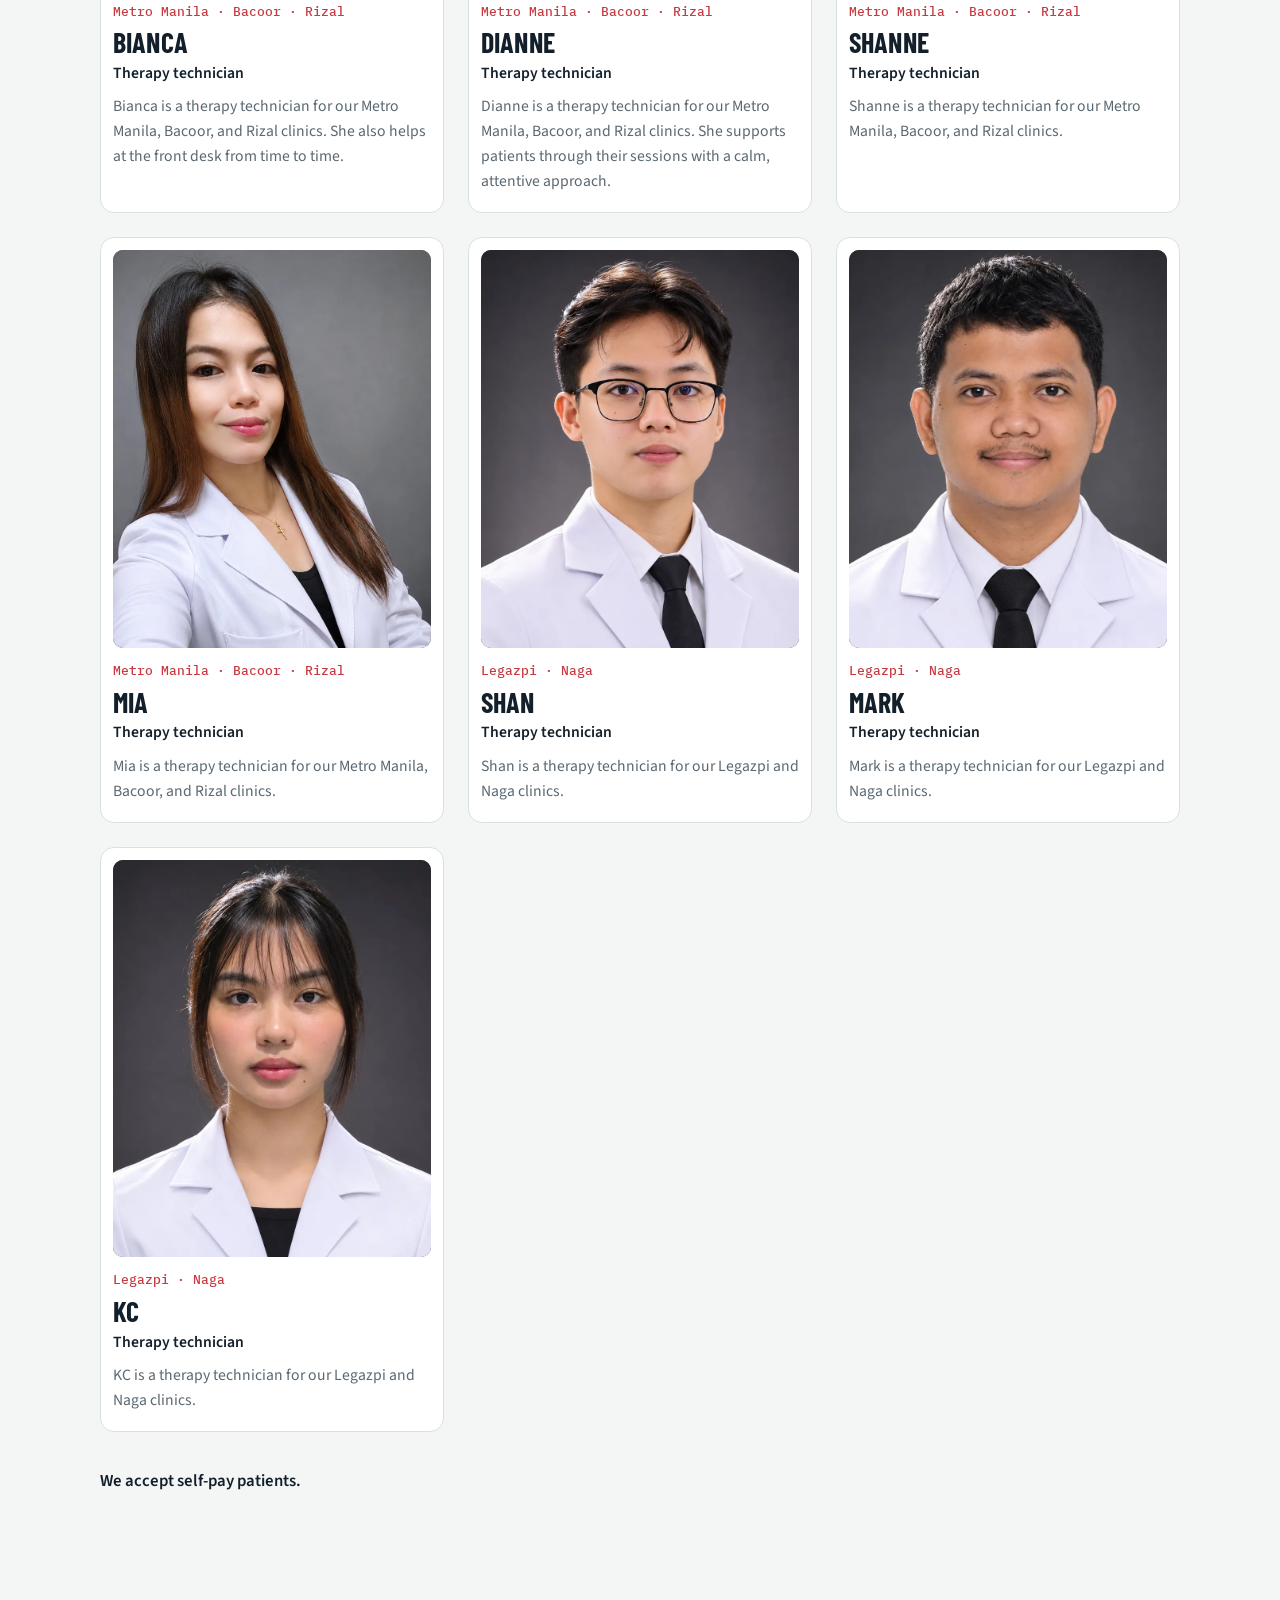
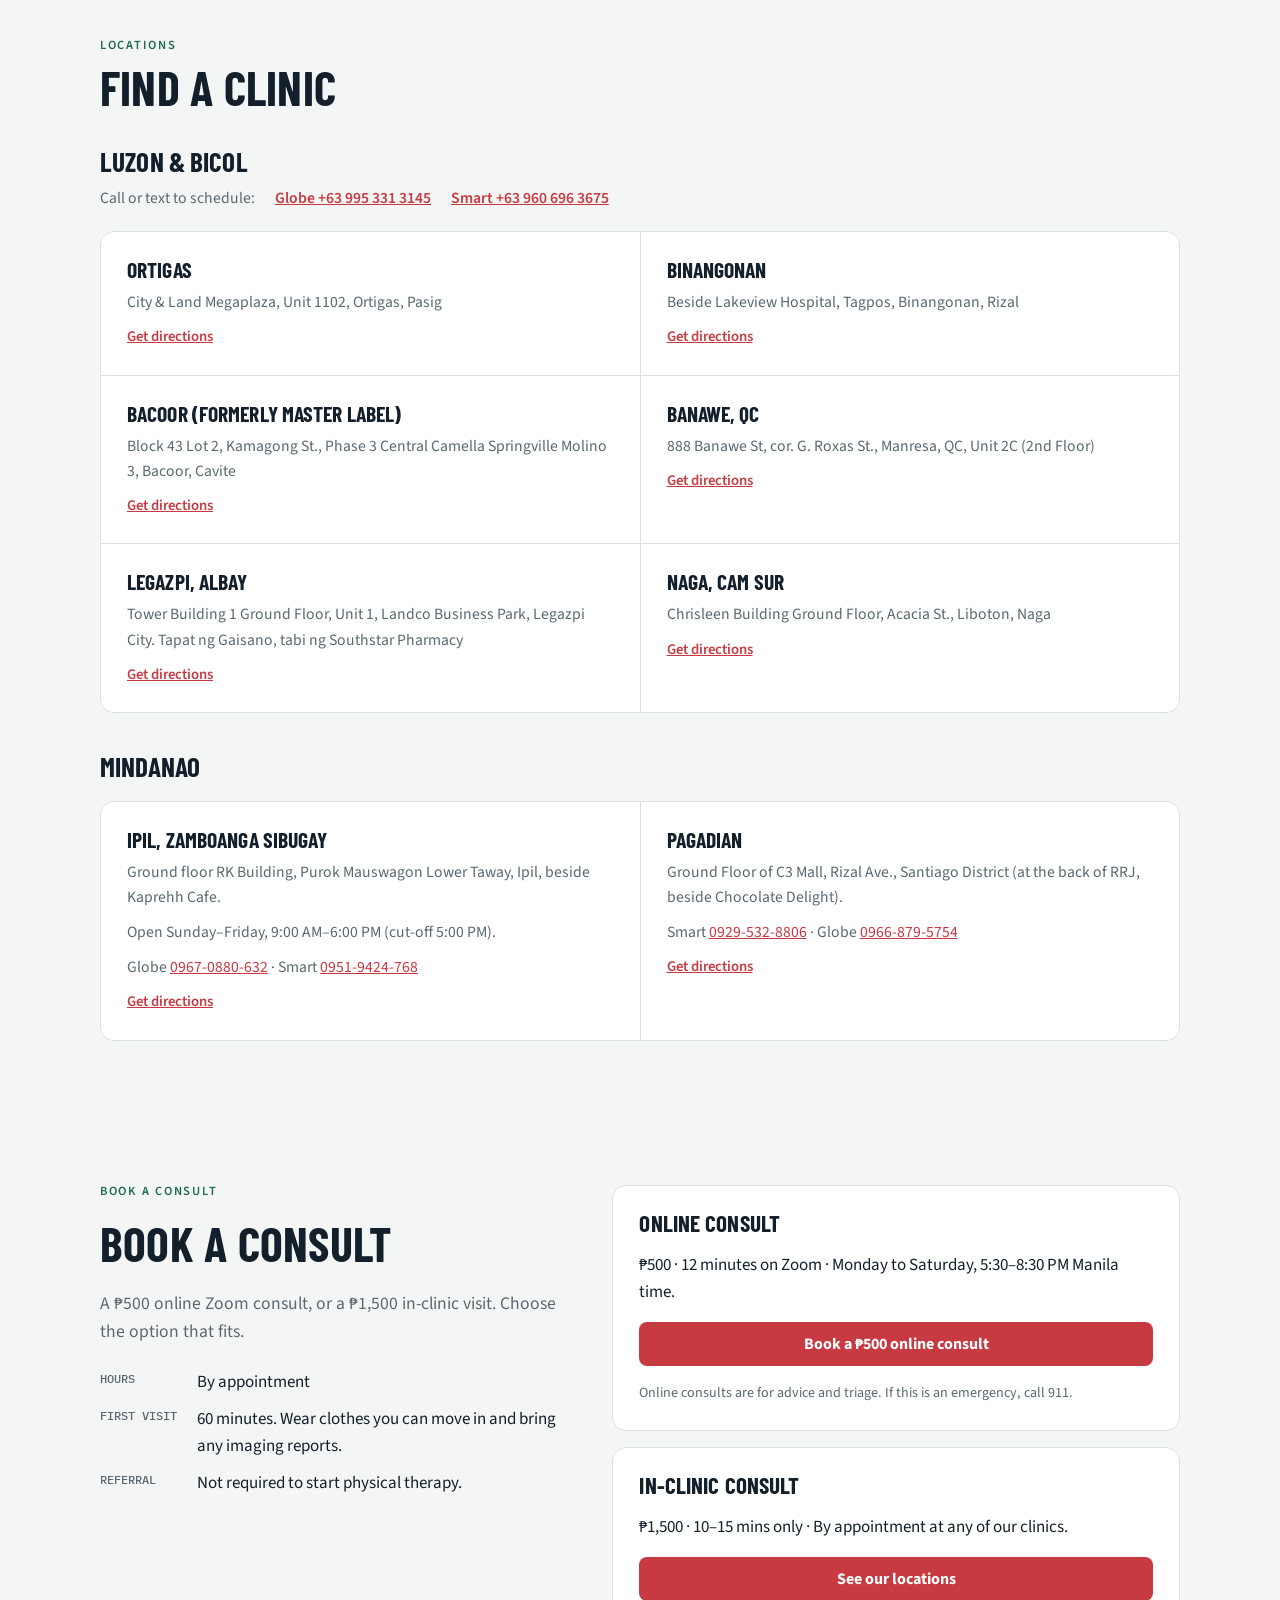
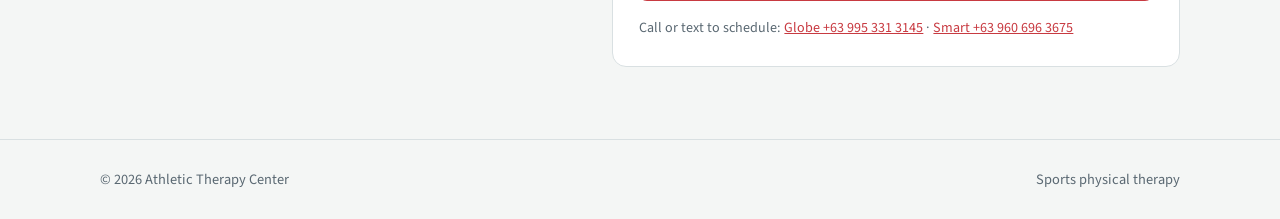
==== commit bb7c1790: "Add Russ, Ley, and Mia to the Our Team section" ====
--- a/index.html
+++ b/index.html
@@ -424,6 +424,25 @@
         </article>
 
         <article class="member">
+          <img class="headshot" src="assets/russ.webp" alt="Russ, therapy technician at Pagadian" width="800" height="1067">
+          <div class="member-text">
+            <span class="creds">Pagadian</span>
+            <h3>Russ</h3>
+            <p class="role">Therapy technician</p>
+            <p>Russ is a therapy technician at our Pagadian clinic. She supports patients through their sessions and helps the team deliver careful, consistent care.</p>
+          </div>
+        </article>
+        <article class="member">
+          <img class="headshot" src="assets/ley.webp" alt="Ley, therapy technician at Pagadian" width="800" height="1067">
+          <div class="member-text">
+            <span class="creds">Pagadian</span>
+            <h3>Ley</h3>
+            <p class="role">Therapy technician</p>
+            <p>Ley is a therapy technician at our Pagadian clinic. She works alongside the therapy team to support patients through their sessions.</p>
+          </div>
+        </article>
+
+        <article class="member">
           <img class="headshot" src="assets/irish-2.webp" alt="Irish, therapy technician at Metro Manila and Bacoor" width="800" height="1067">
           <div class="member-text">
             <span class="creds">Metro Manila · Bacoor</span>
@@ -460,6 +479,16 @@
             <h3>Shanne</h3>
             <p class="role">Therapy technician</p>
             <p>Shanne is a therapy technician for our Metro Manila, Bacoor, and Rizal clinics.</p>
+          </div>
+        </article>
+
+        <article class="member">
+          <img class="headshot" src="assets/mia.webp" alt="Mia, therapy technician at Metro Manila, Bacoor, and Rizal" width="800" height="1067">
+          <div class="member-text">
+            <span class="creds">Metro Manila · Bacoor · Rizal</span>
+            <h3>Mia</h3>
+            <p class="role">Therapy technician</p>
+            <p>Mia is a therapy technician for our Metro Manila, Bacoor, and Rizal clinics.</p>
           </div>
         </article>
 
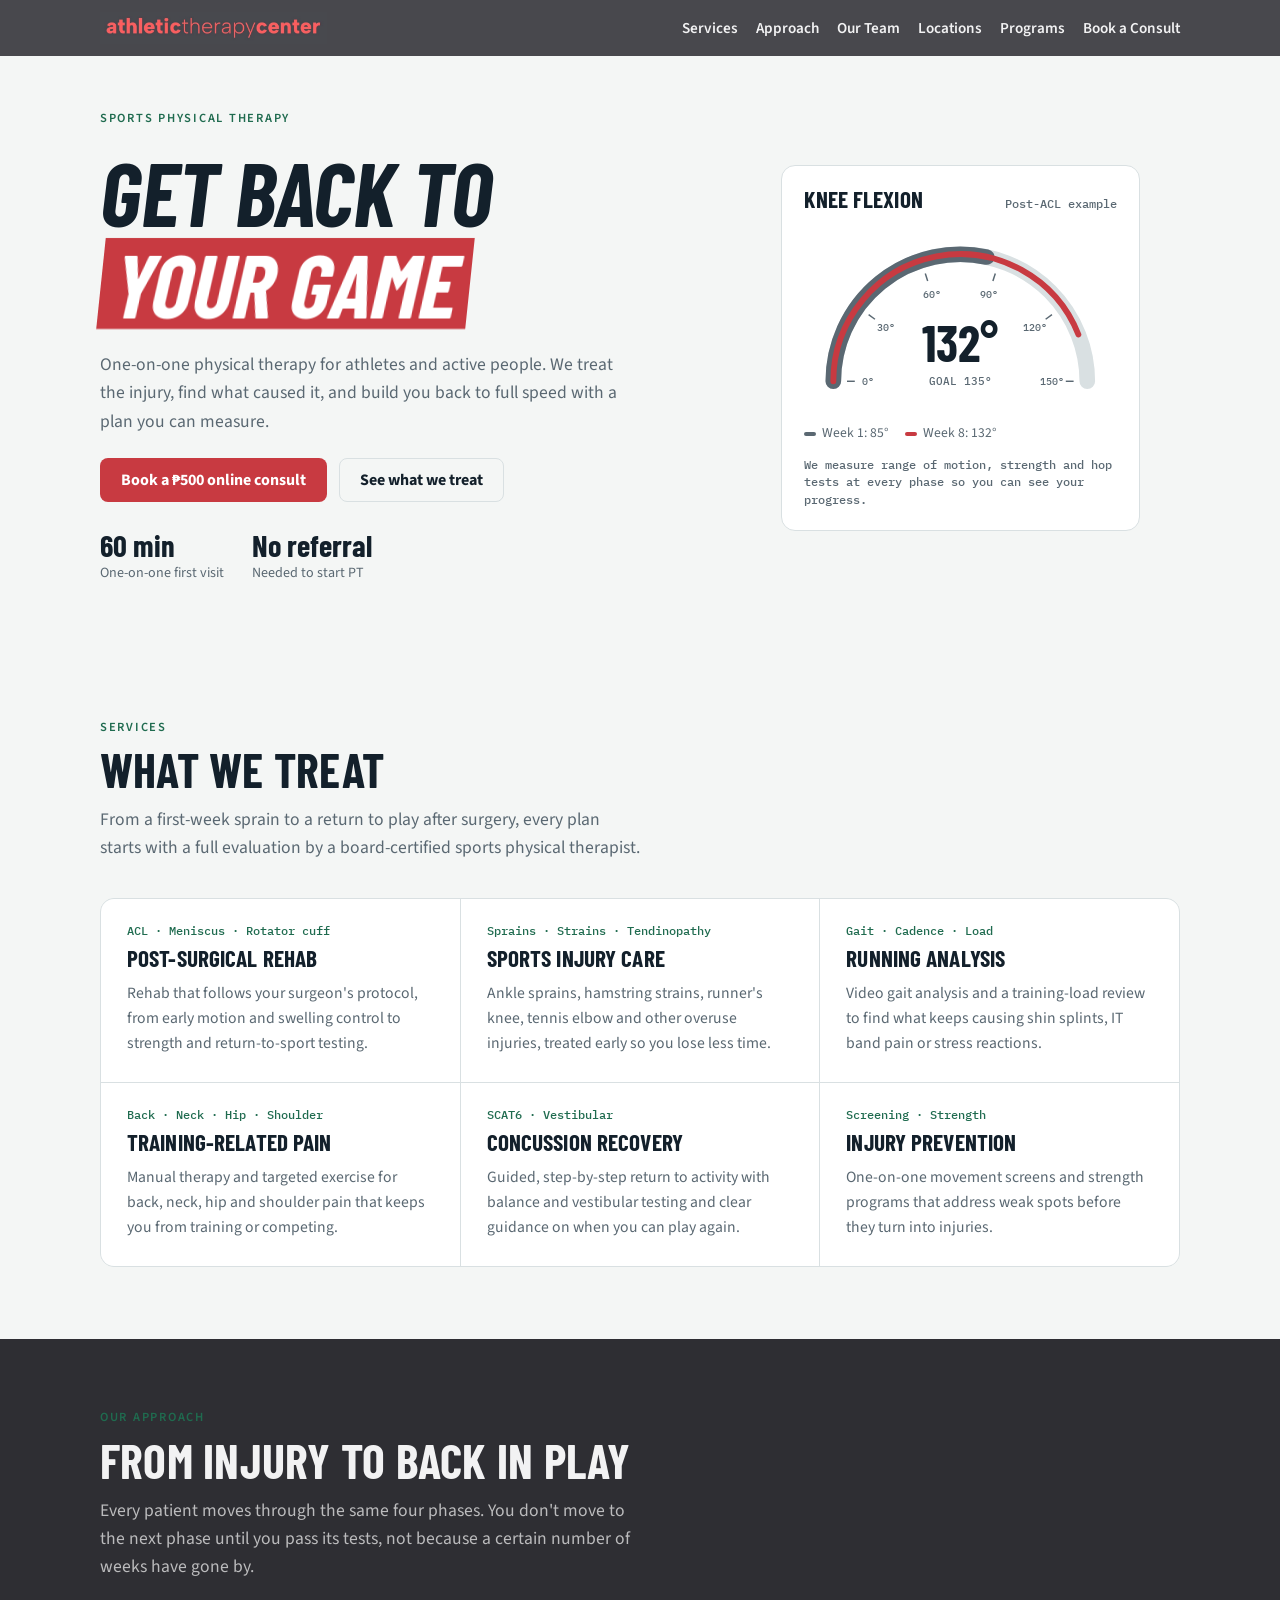
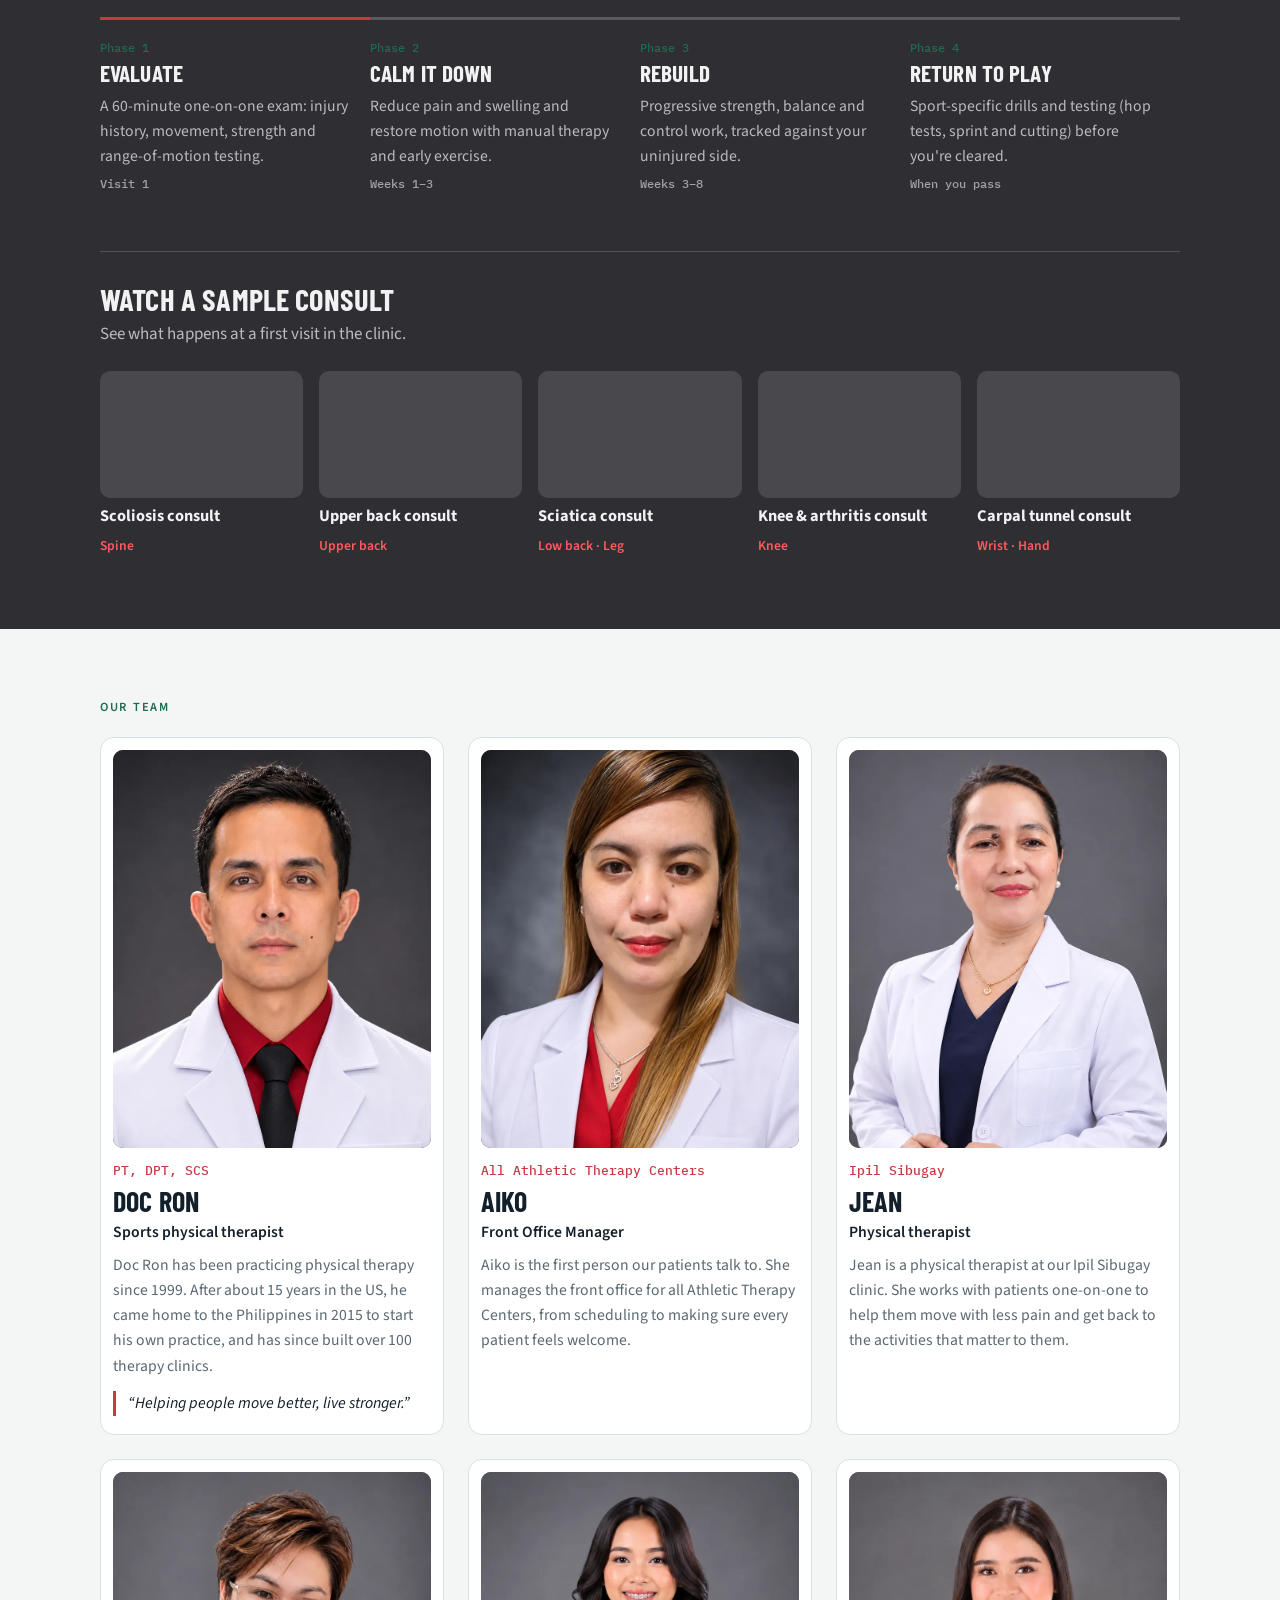
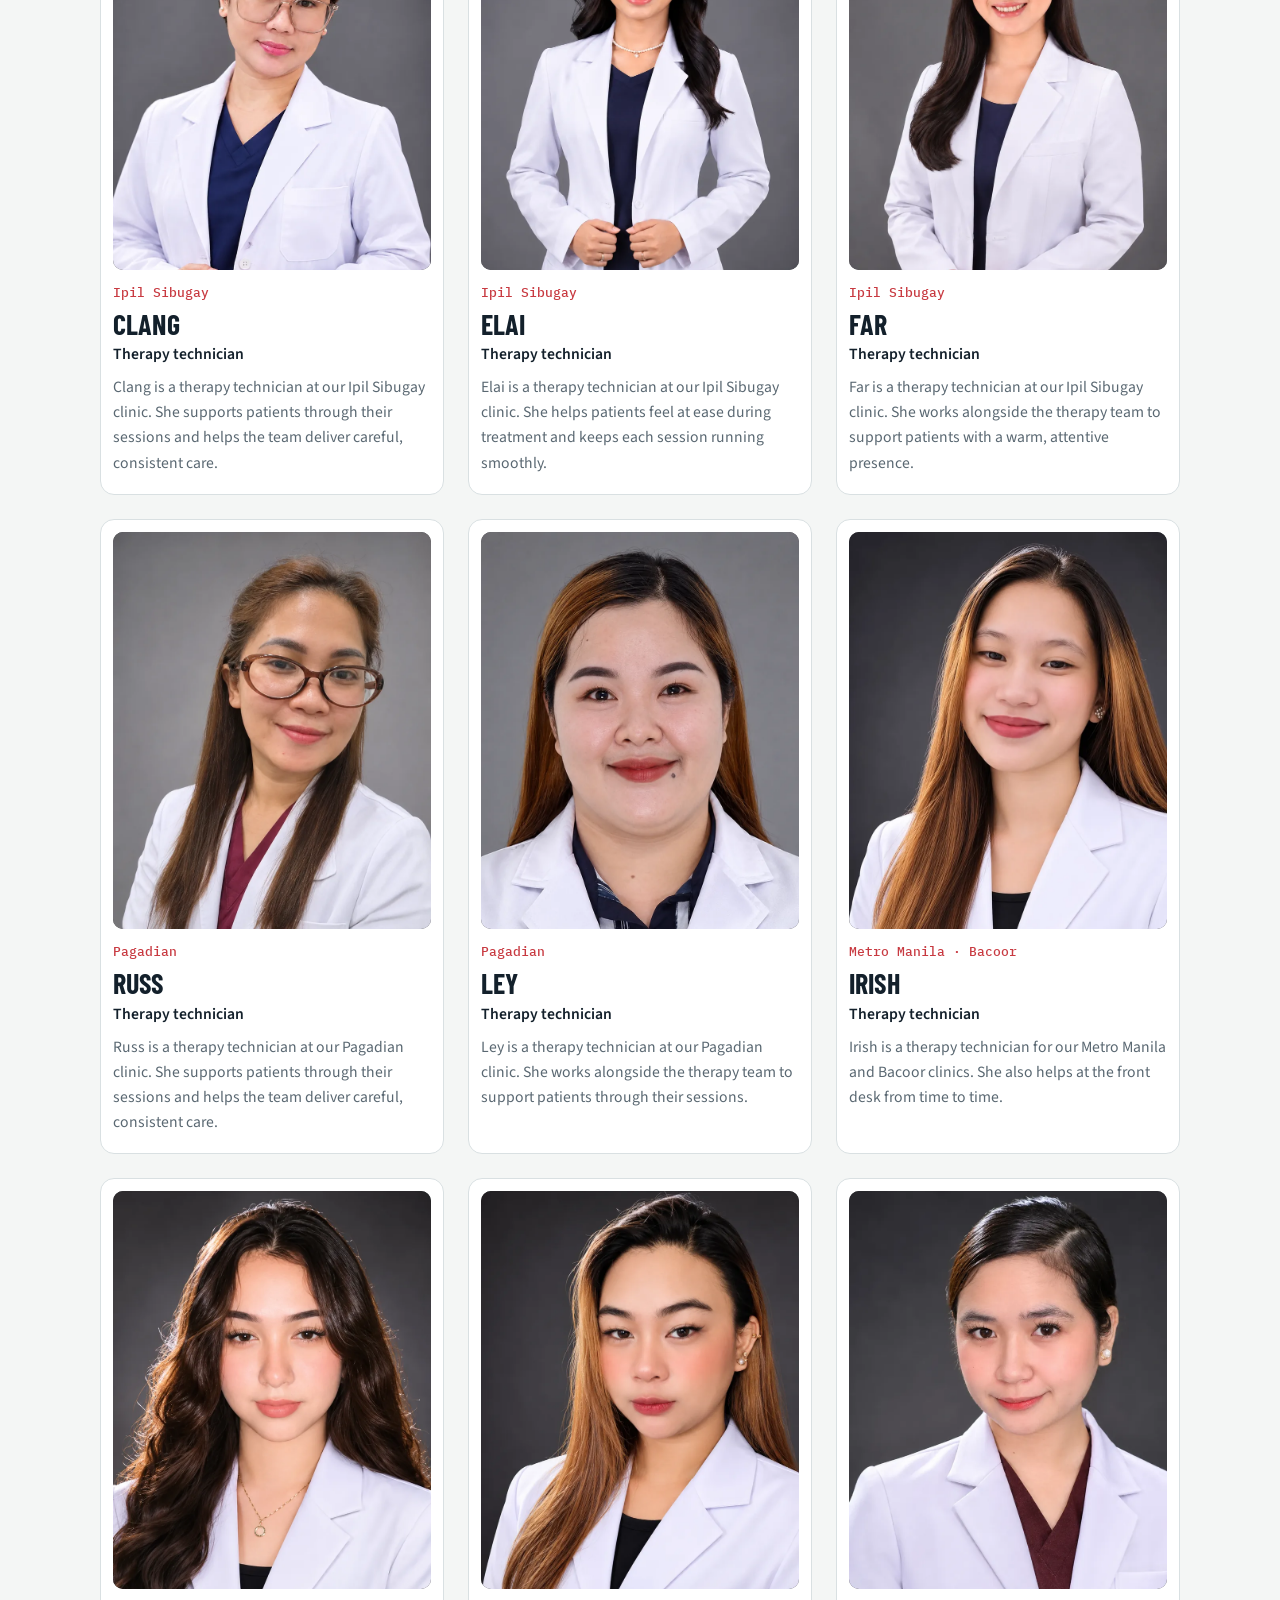
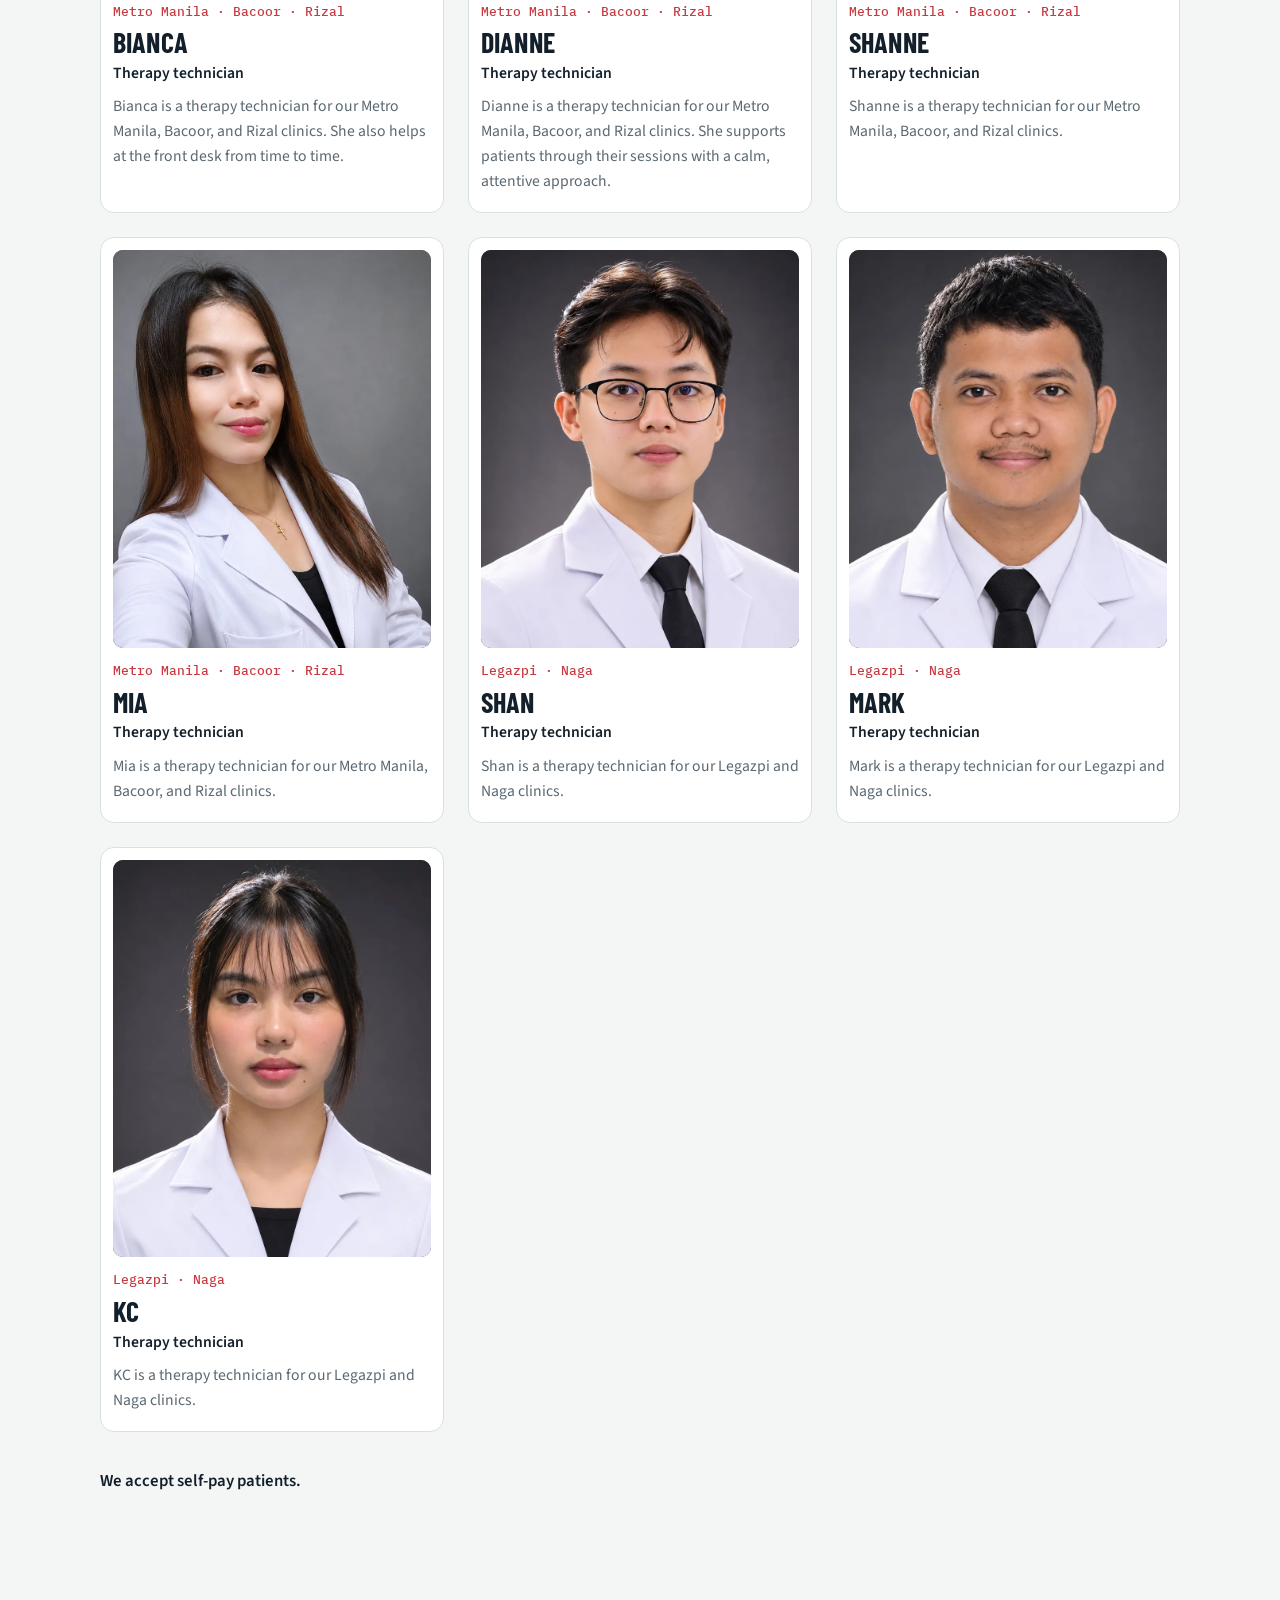
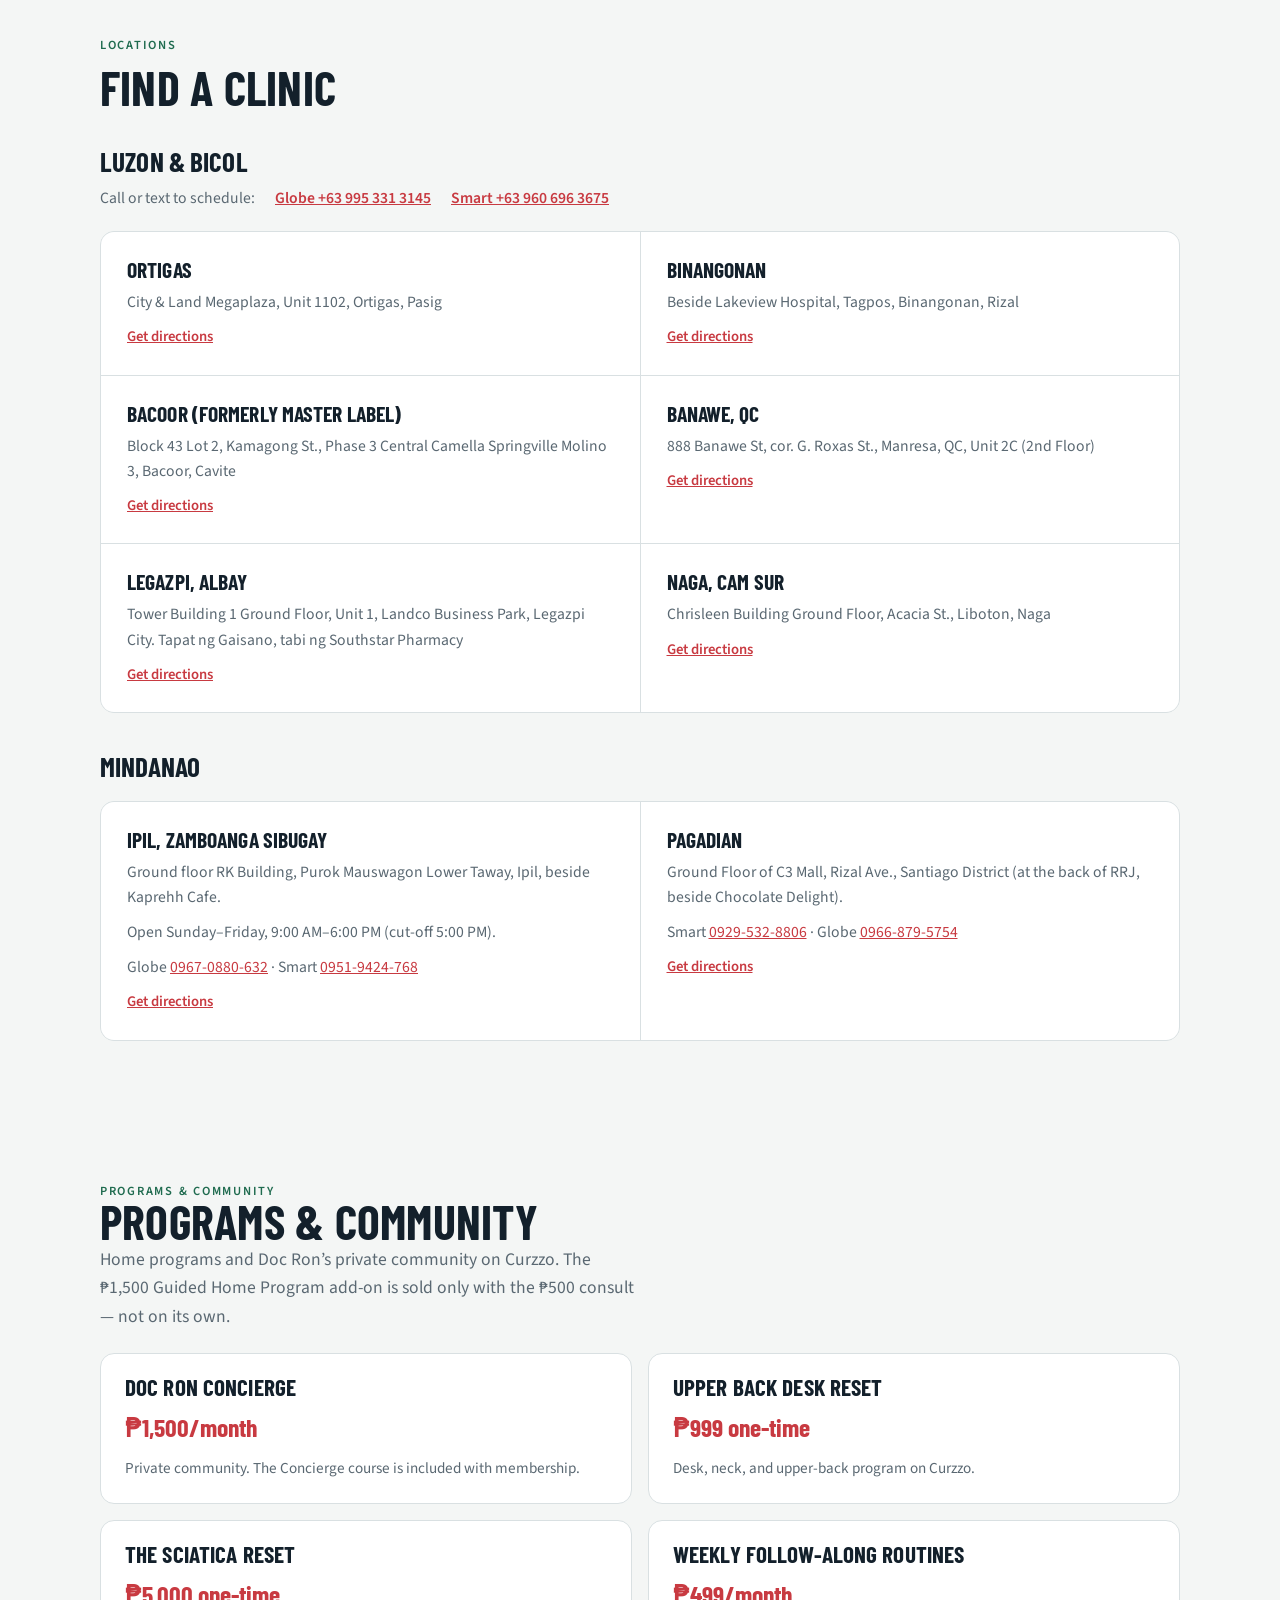
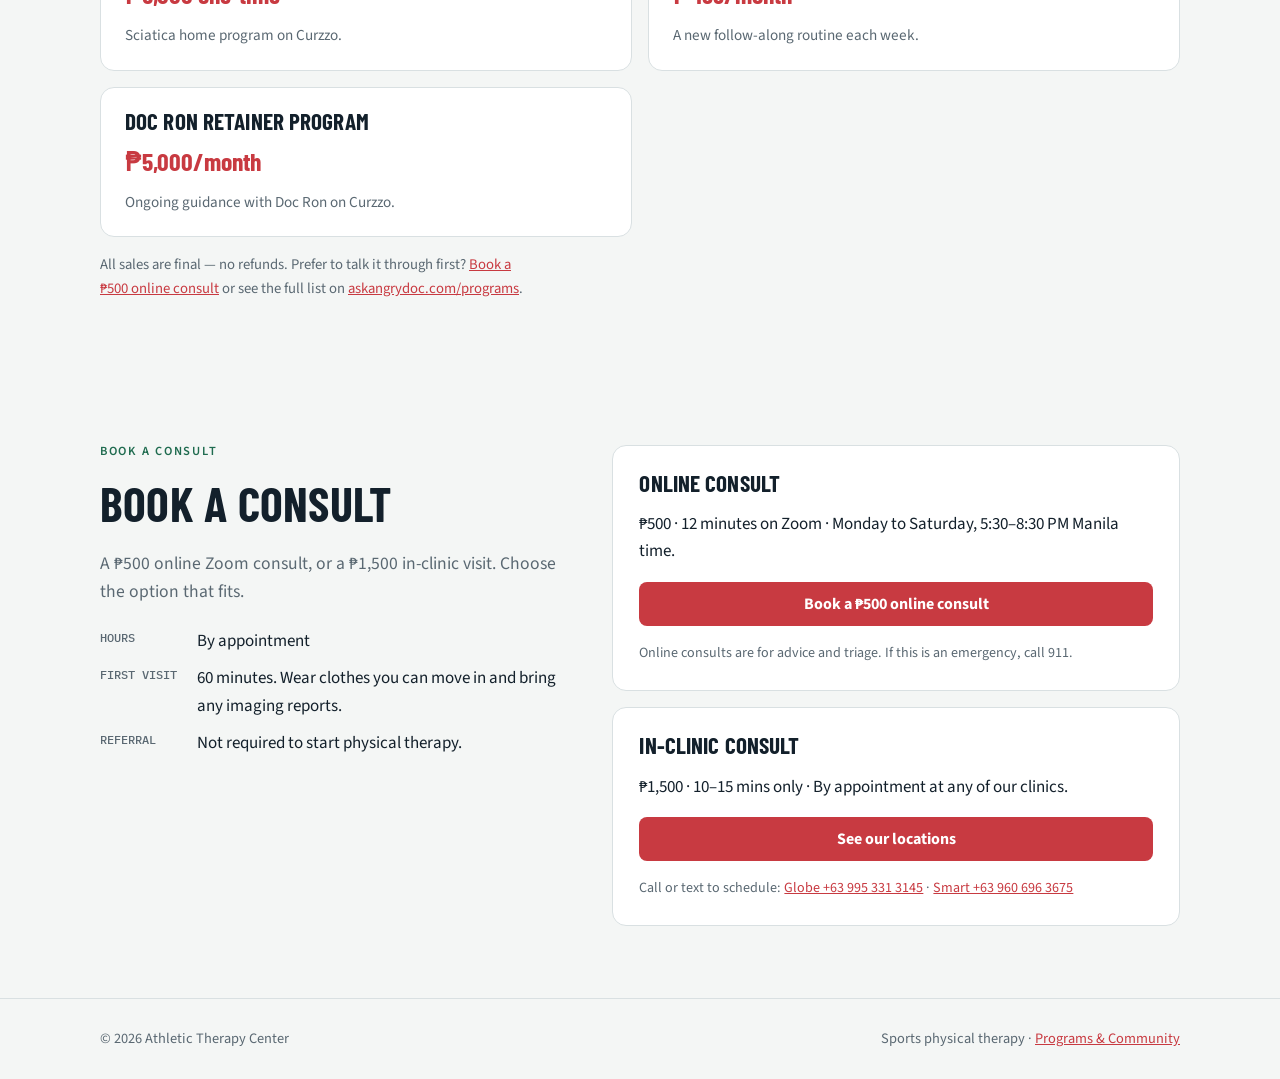
==== commit f6474216: "Add a Programs & Community section with Curzzo links. Lists the Doc Ron Concierge community and paid" ====
--- a/index.html
+++ b/index.html
@@ -203,6 +203,15 @@
 .msg.err { background: var(--new-bg); color: var(--new); }
 .msg.info { background: var(--info-bg); color: var(--info); }
 
+
+.programs-grid { display: grid; gap: 16px; grid-template-columns: 1fr; margin-top: 22px; }
+@media (min-width: 700px) { .programs-grid { grid-template-columns: 1fr 1fr; } }
+.program-card { background: var(--surface); border: 1px solid var(--line); border-radius: 14px; padding: 22px 24px; display: grid; gap: 8px; text-decoration: none; color: inherit; }
+.program-card:hover { border-color: var(--accent); }
+.program-card .amt { font-family: var(--display); font-size: 1.6rem; font-weight: 700; color: var(--accent); }
+.program-card p { color: var(--muted); font-size: .95rem; }
+.programs-note { margin-top: 16px; color: var(--muted); font-size: .92rem; max-width: 62ch; }
+
 footer { border-top: 1px solid var(--line); padding-block: 28px; color: var(--muted); font-size: .9rem; }
 footer .wrap { display: flex; justify-content: space-between; gap: 12px; flex-wrap: wrap; }
 
@@ -235,6 +244,7 @@
       <a href="#approach" data-site-link>Approach</a>
       <a href="#team" data-site-link>Our Team</a>
       <a href="#locations" data-site-link>Locations</a>
+      <a href="#programs" data-site-link>Programs</a>
       <a href="#book" data-site-link>Book a Consult</a>
     </nav>
   </div>
@@ -593,6 +603,44 @@
     </div>
   </section>
 
+
+  <!-- Programs & Community (Curzzo) -->
+  <section class="block" id="programs">
+    <div class="wrap">
+      <p class="eyebrow">Programs &amp; Community</p>
+      <h2>Programs &amp; Community</h2>
+      <p class="lede">Home programs and Doc Ron’s private community on Curzzo. The ₱1,500 Guided Home Program add-on is sold only with the ₱500 consult — not on its own.</p>
+      <div class="programs-grid">
+        <a class="program-card" href="https://curzzo.com/communities/doc-ron-concierge-1" target="_blank" rel="noopener">
+          <h3>Doc Ron Concierge</h3>
+          <span class="amt">₱1,500/month</span>
+          <p>Private community. The Concierge course is included with membership.</p>
+        </a>
+        <a class="program-card" href="https://curzzo.com/communities/doc-ron-concierge-1/classroom/courses/345" target="_blank" rel="noopener">
+          <h3>Upper Back Desk Reset</h3>
+          <span class="amt">₱999 one-time</span>
+          <p>Desk, neck, and upper-back program on Curzzo.</p>
+        </a>
+        <a class="program-card" href="https://curzzo.com/communities/doc-ron-concierge-1/classroom/courses/346" target="_blank" rel="noopener">
+          <h3>The Sciatica Reset</h3>
+          <span class="amt">₱5,000 one-time</span>
+          <p>Sciatica home program on Curzzo.</p>
+        </a>
+        <a class="program-card" href="https://curzzo.com/communities/doc-ron-concierge-1/classroom/courses/347" target="_blank" rel="noopener">
+          <h3>Weekly Follow-Along Routines</h3>
+          <span class="amt">₱499/month</span>
+          <p>A new follow-along routine each week.</p>
+        </a>
+        <a class="program-card" href="https://curzzo.com/communities/doc-ron-concierge-1/classroom/courses/348" target="_blank" rel="noopener">
+          <h3>Doc Ron Retainer Program</h3>
+          <span class="amt">₱5,000/month</span>
+          <p>Ongoing guidance with Doc Ron on Curzzo.</p>
+        </a>
+      </div>
+      <p class="programs-note">All sales are final — no refunds. Prefer to talk it through first? <a href="https://askangrydoc.com/book">Book a ₱500 online consult</a> or see the full list on <a href="https://askangrydoc.com/programs">askangrydoc.com/programs</a>.</p>
+    </div>
+  </section>
+
   <!-- 6. Book a consult -->
   <section class="block contact" id="book">
     <div class="wrap">
@@ -627,7 +675,7 @@
 <footer>
   <div class="wrap">
     <span>© 2026 Athletic Therapy Center</span>
-    <span>Sports physical therapy</span>
+    <span>Sports physical therapy · <a href="#programs">Programs &amp; Community</a></span>
   </div>
 </footer>
 
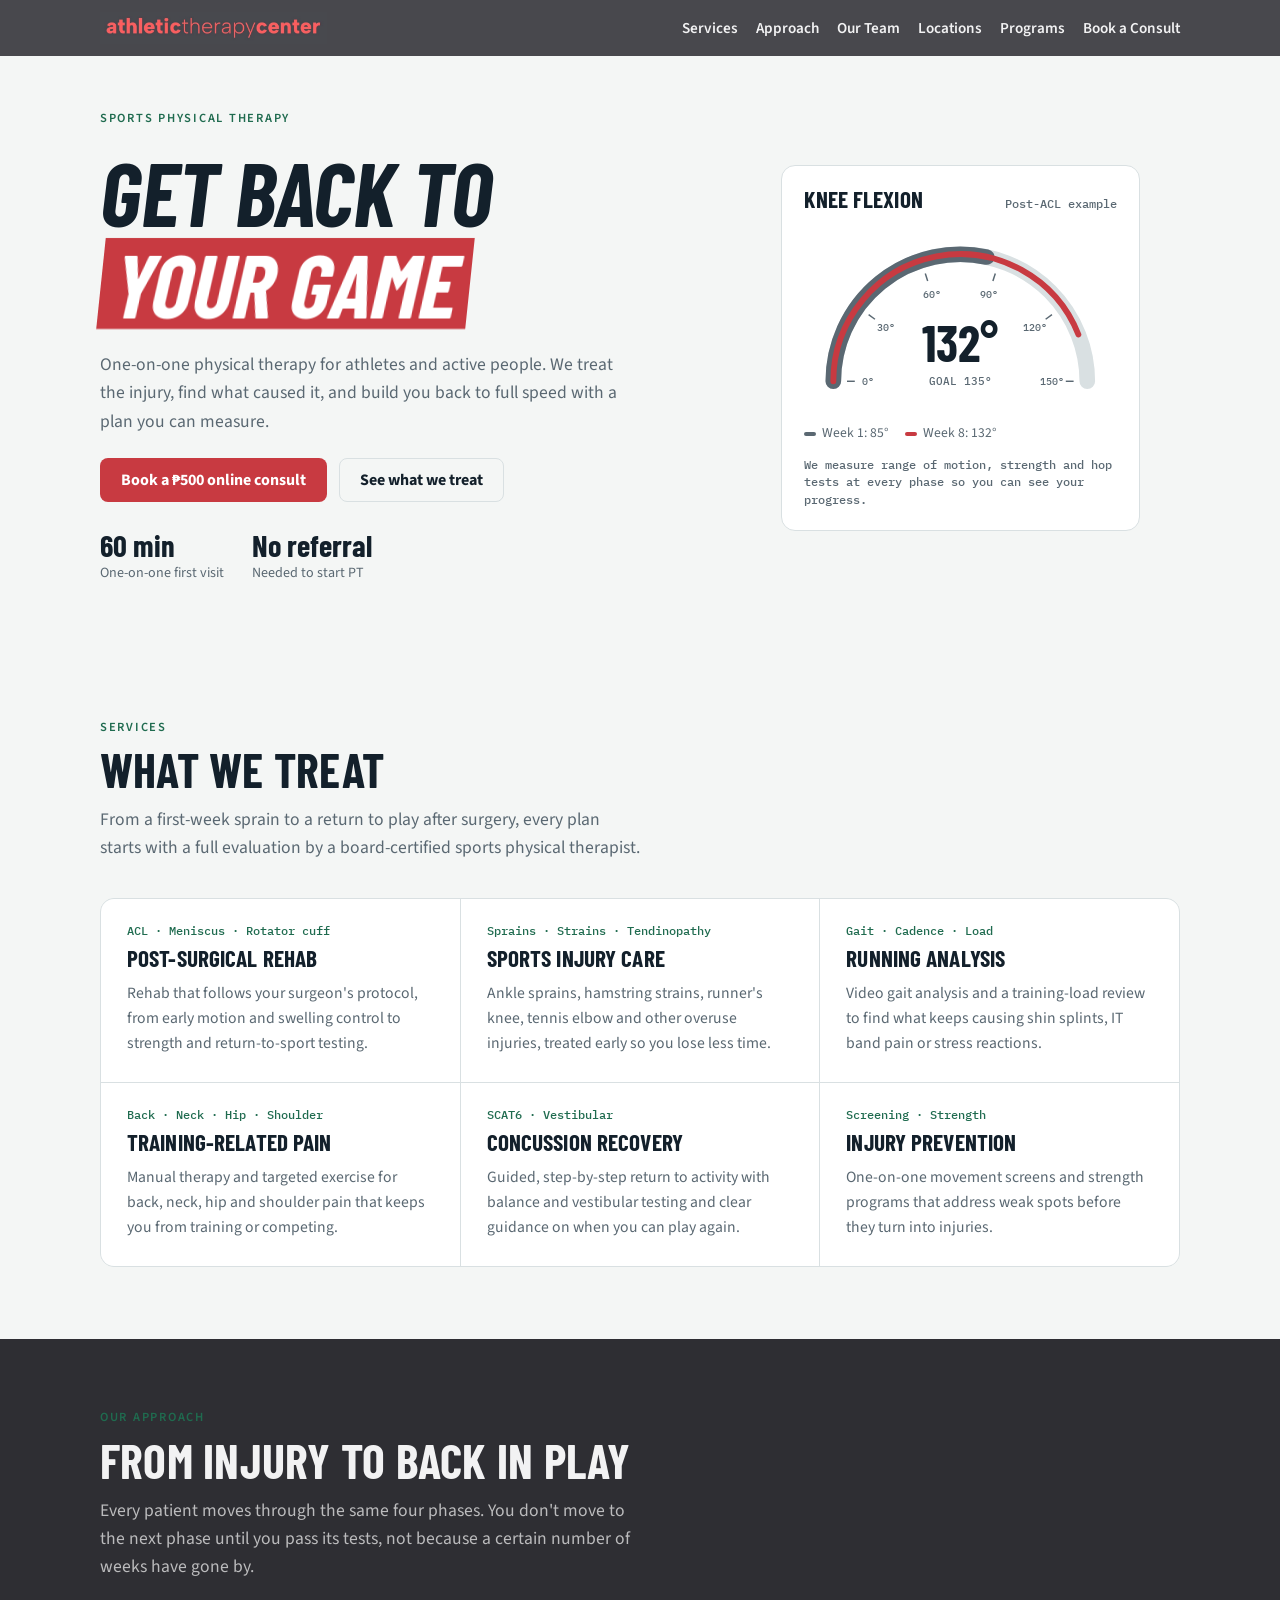
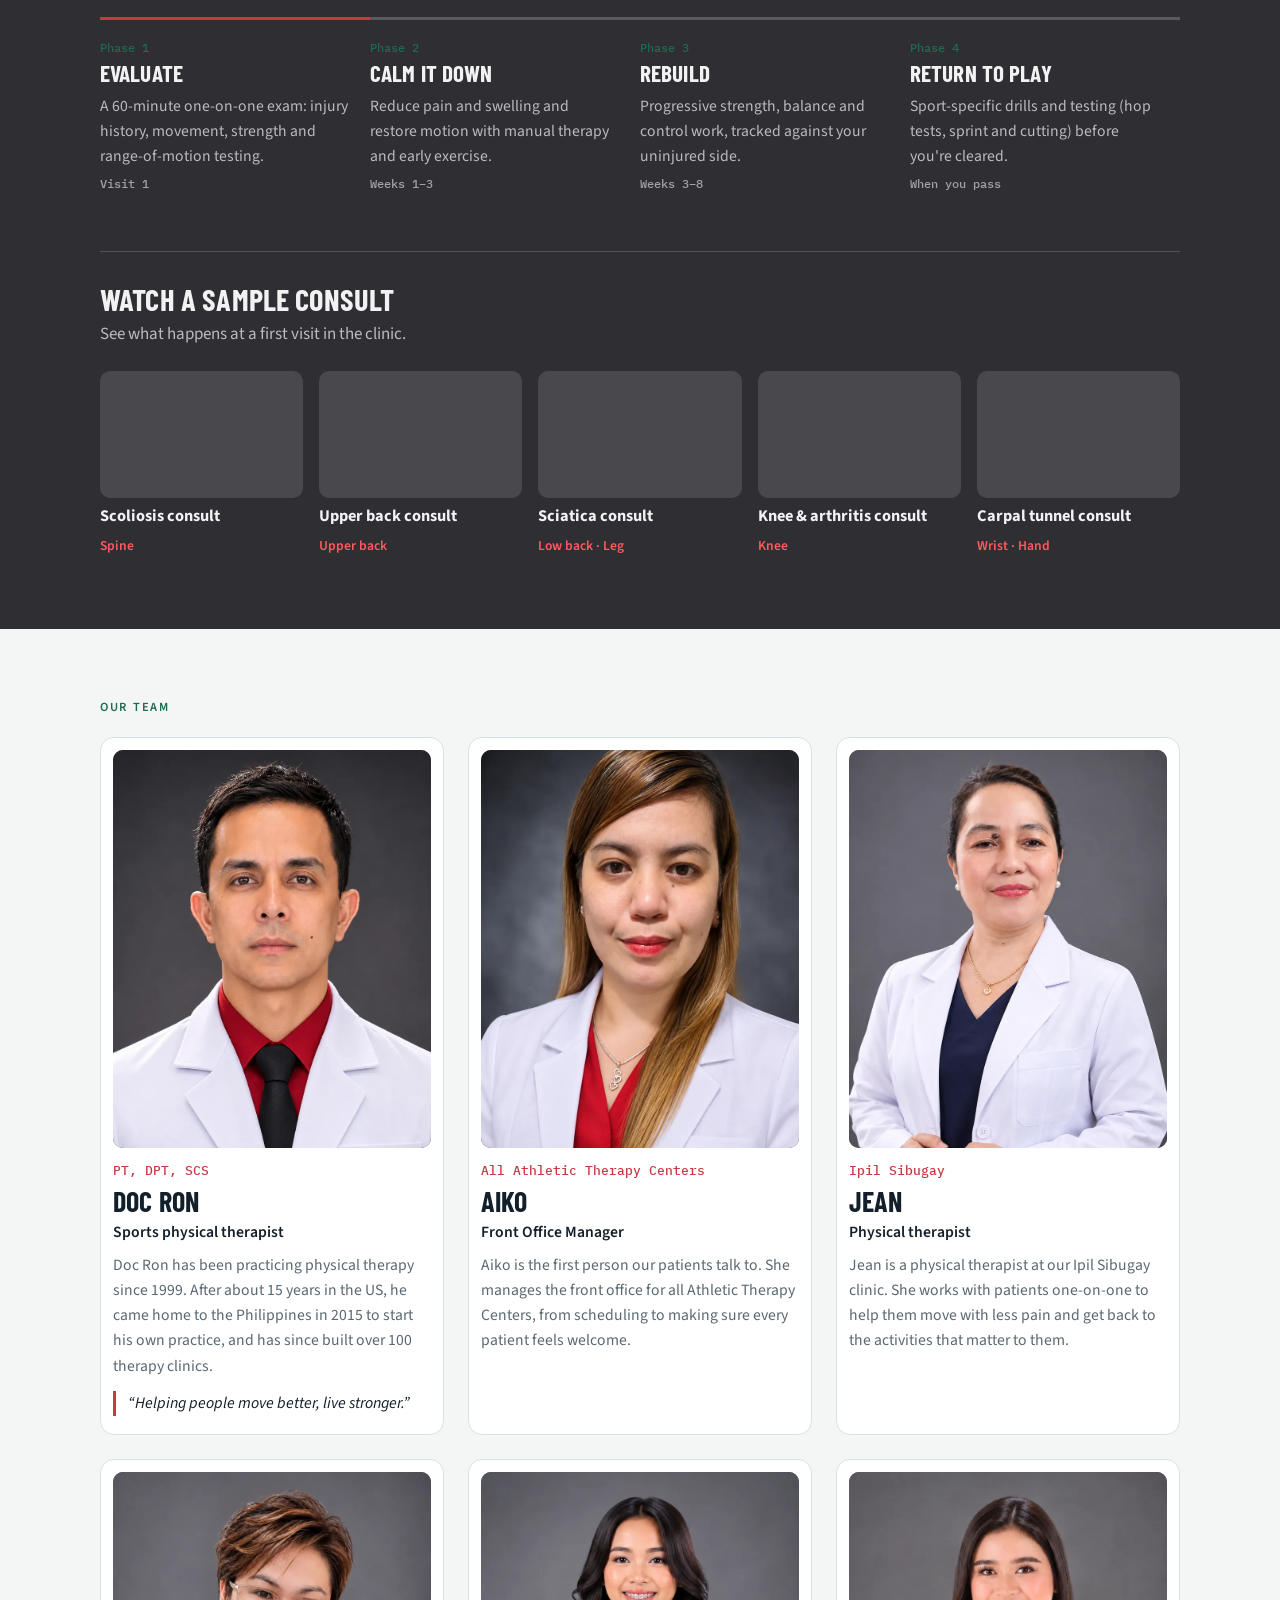
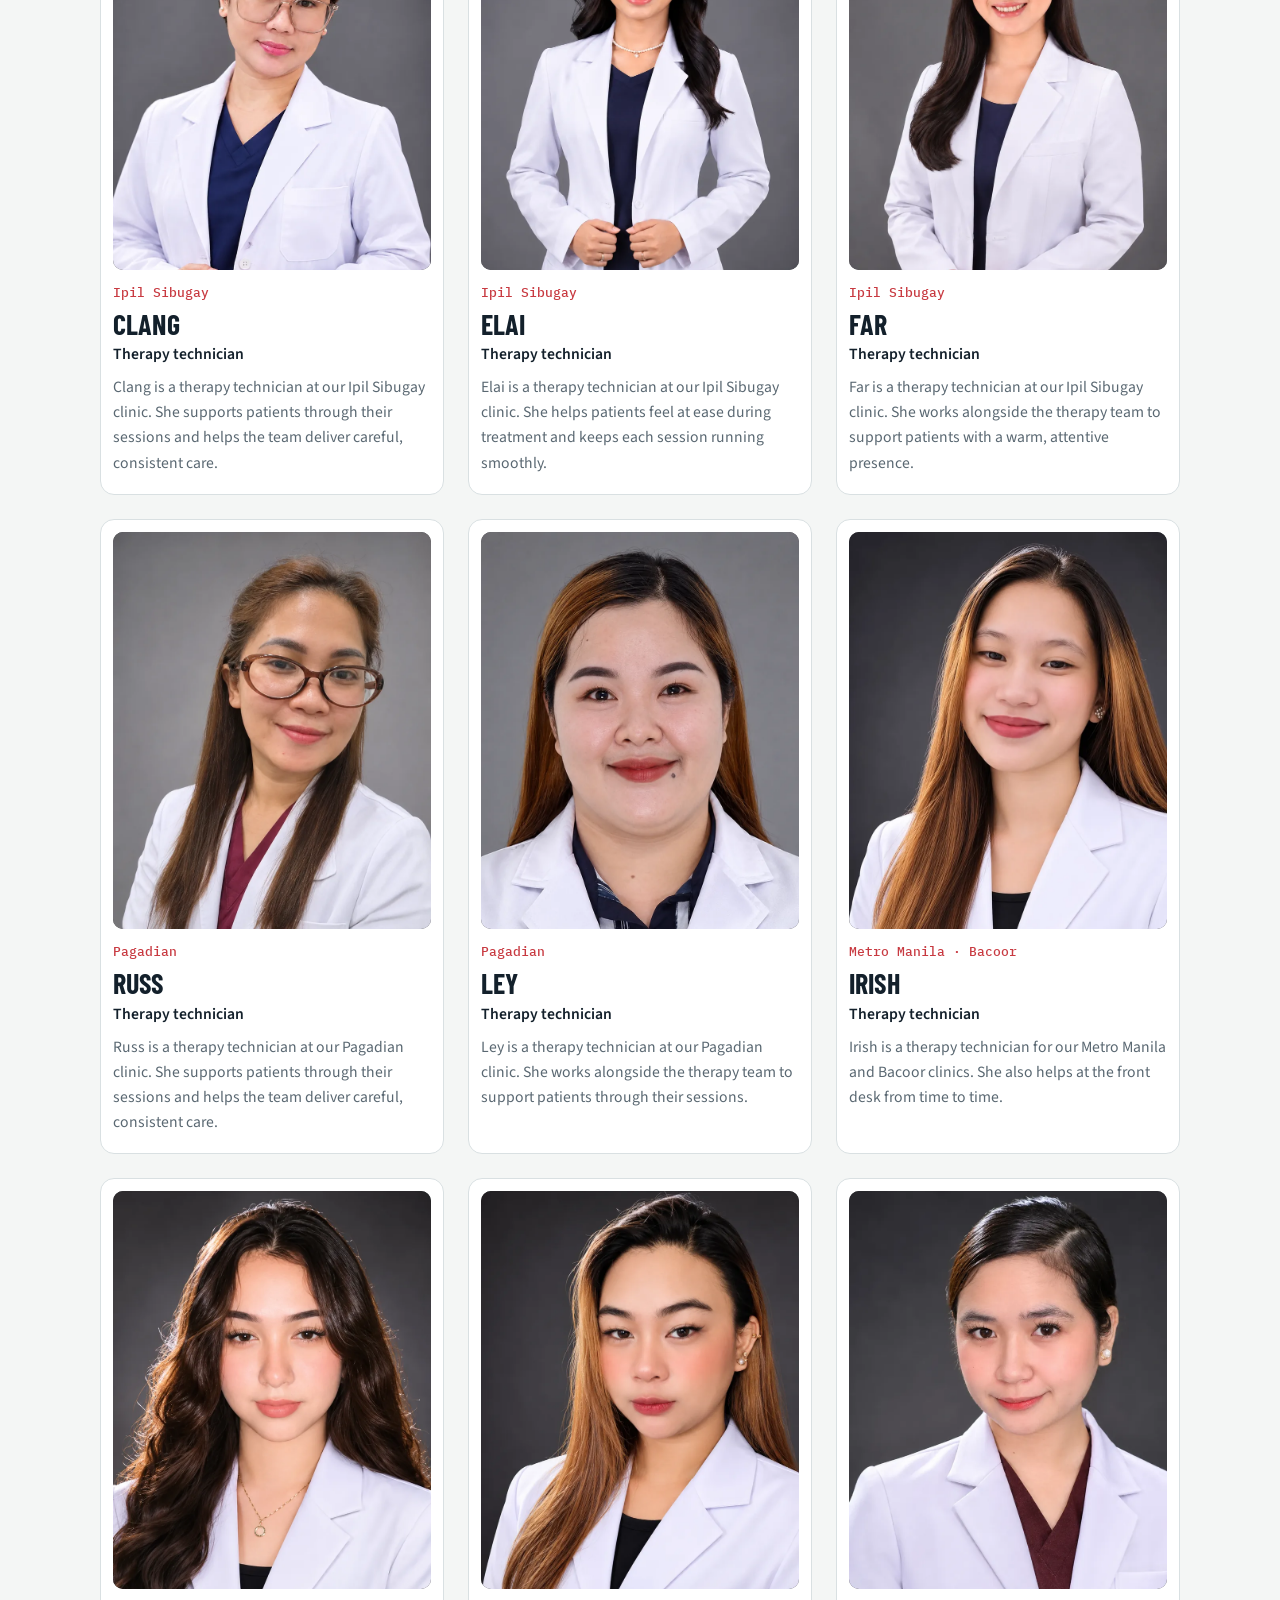
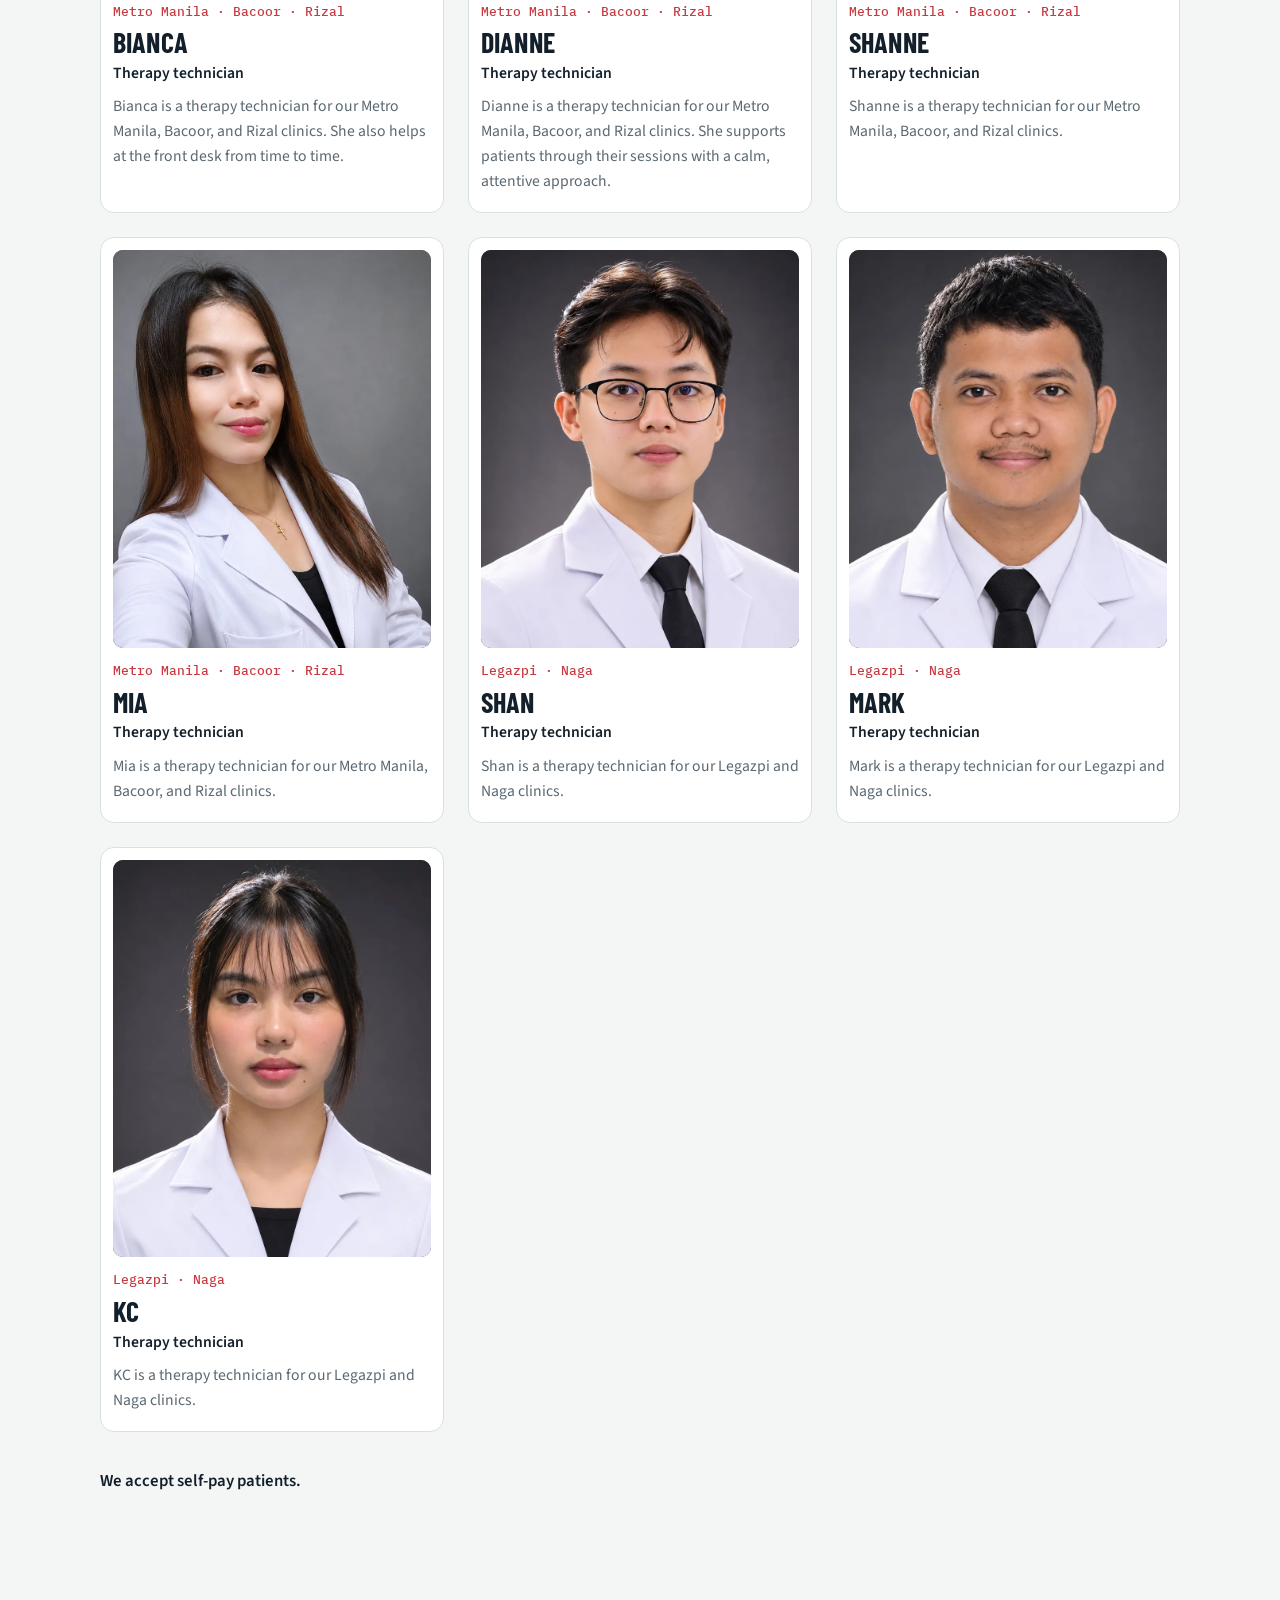
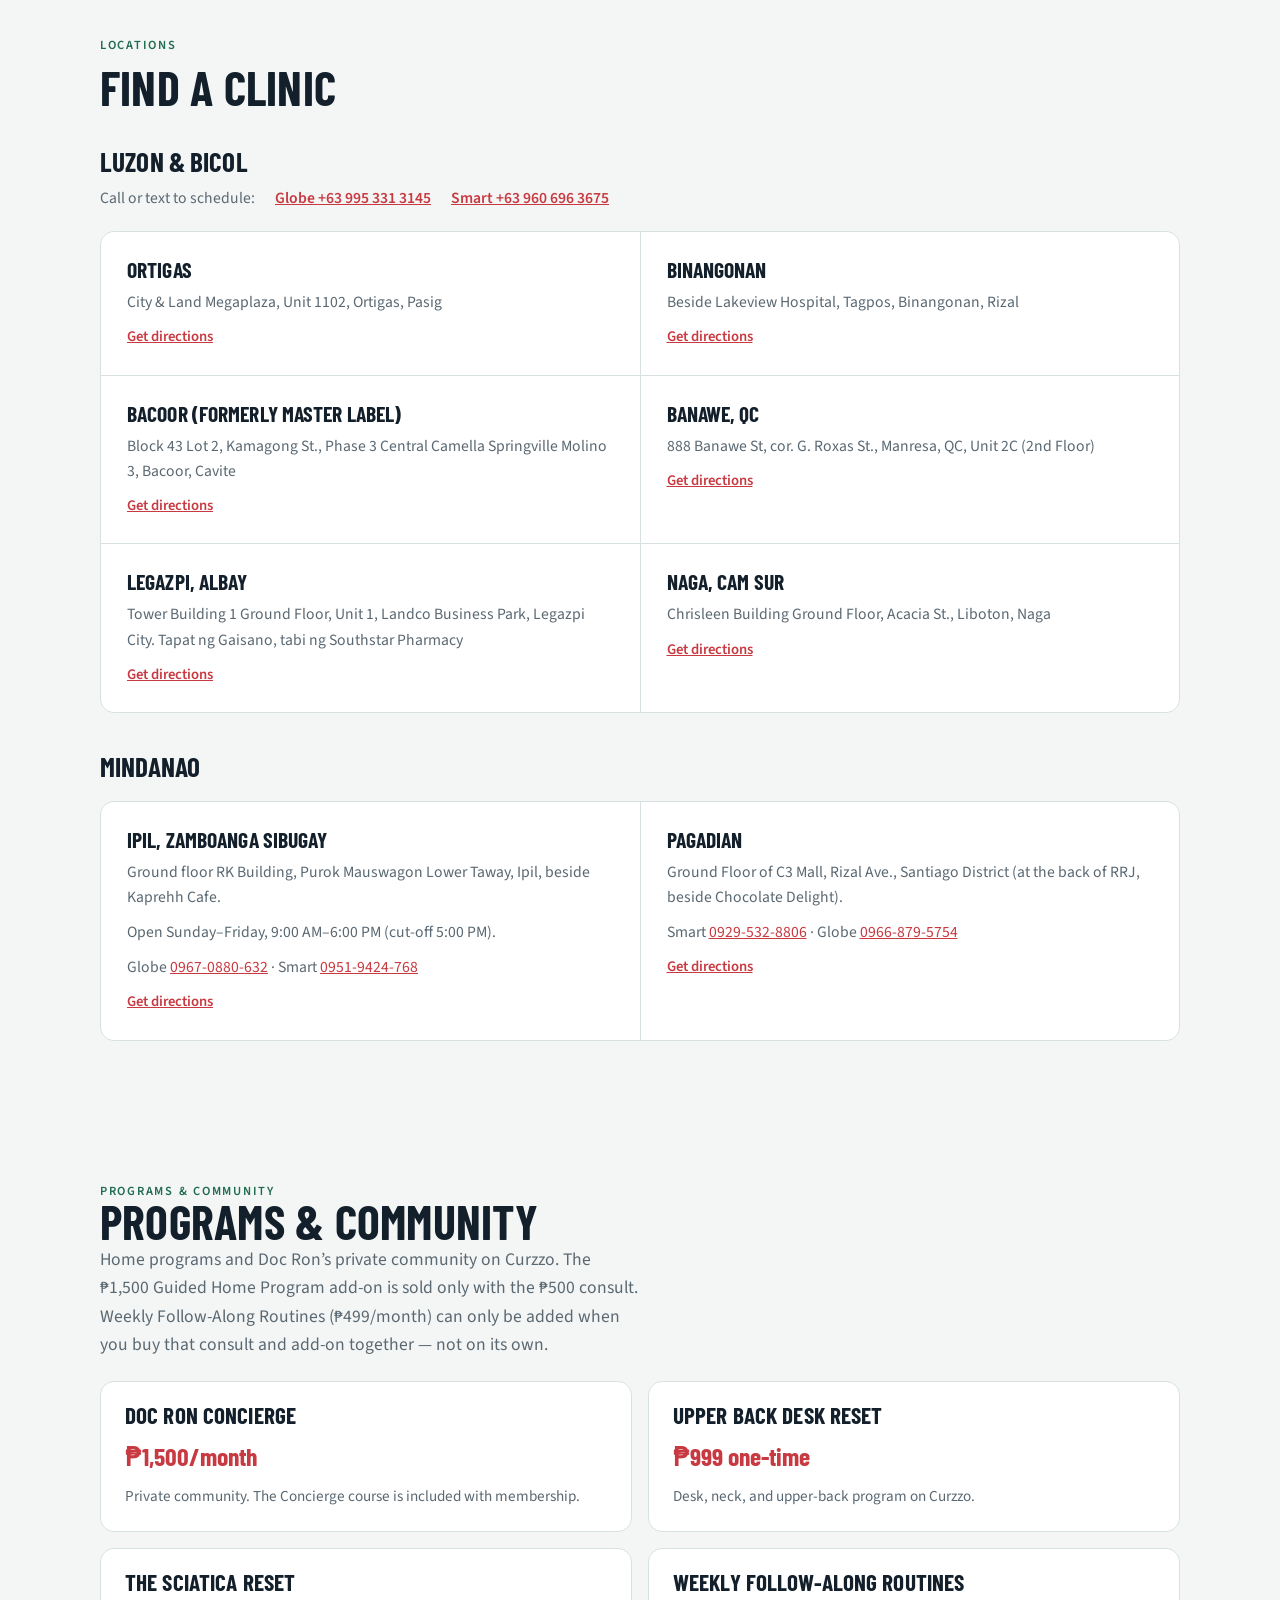
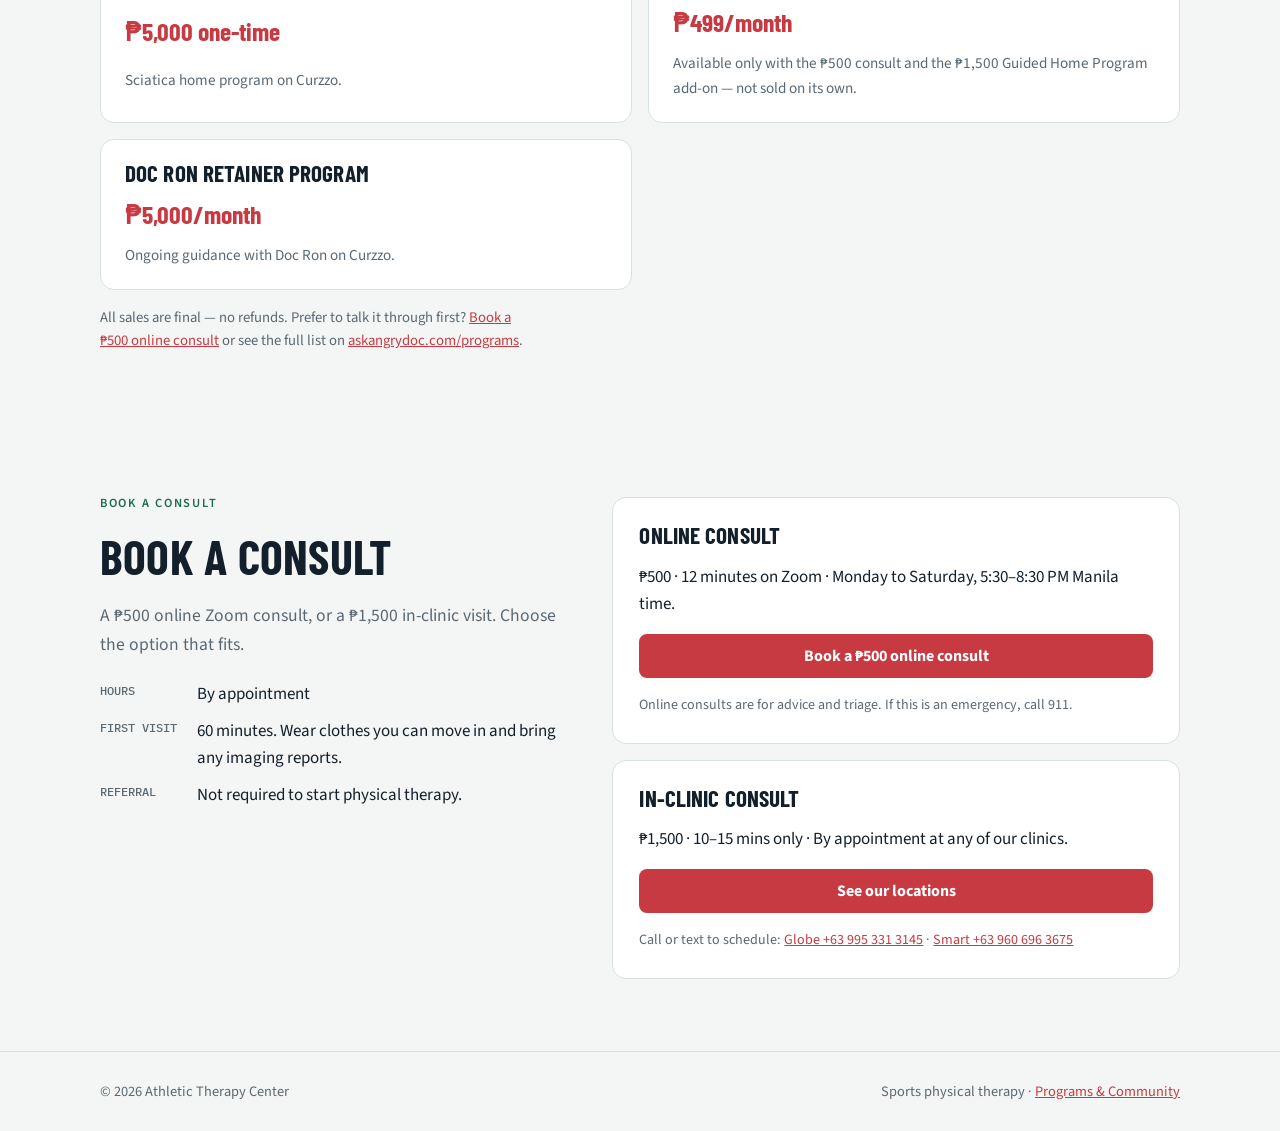
==== commit 527ef27a: "Stop selling Weekly Follow-Along as a standalone Curzzo purchase. Point the programs card at the ₱50" ====
--- a/index.html
+++ b/index.html
@@ -609,7 +609,7 @@
     <div class="wrap">
       <p class="eyebrow">Programs &amp; Community</p>
       <h2>Programs &amp; Community</h2>
-      <p class="lede">Home programs and Doc Ron’s private community on Curzzo. The ₱1,500 Guided Home Program add-on is sold only with the ₱500 consult — not on its own.</p>
+      <p class="lede">Home programs and Doc Ron’s private community on Curzzo. The ₱1,500 Guided Home Program add-on is sold only with the ₱500 consult. Weekly Follow-Along Routines (₱499/month) can only be added when you buy that consult and add-on together — not on its own.</p>
       <div class="programs-grid">
         <a class="program-card" href="https://curzzo.com/communities/doc-ron-concierge-1" target="_blank" rel="noopener">
           <h3>Doc Ron Concierge</h3>
@@ -626,10 +626,10 @@
           <span class="amt">₱5,000 one-time</span>
           <p>Sciatica home program on Curzzo.</p>
         </a>
-        <a class="program-card" href="https://curzzo.com/communities/doc-ron-concierge-1/classroom/courses/347" target="_blank" rel="noopener">
+        <a class="program-card" href="https://askangrydoc.com/book">
           <h3>Weekly Follow-Along Routines</h3>
           <span class="amt">₱499/month</span>
-          <p>A new follow-along routine each week.</p>
+          <p>Available only with the ₱500 consult and the ₱1,500 Guided Home Program add-on — not sold on its own.</p>
         </a>
         <a class="program-card" href="https://curzzo.com/communities/doc-ron-concierge-1/classroom/courses/348" target="_blank" rel="noopener">
           <h3>Doc Ron Retainer Program</h3>
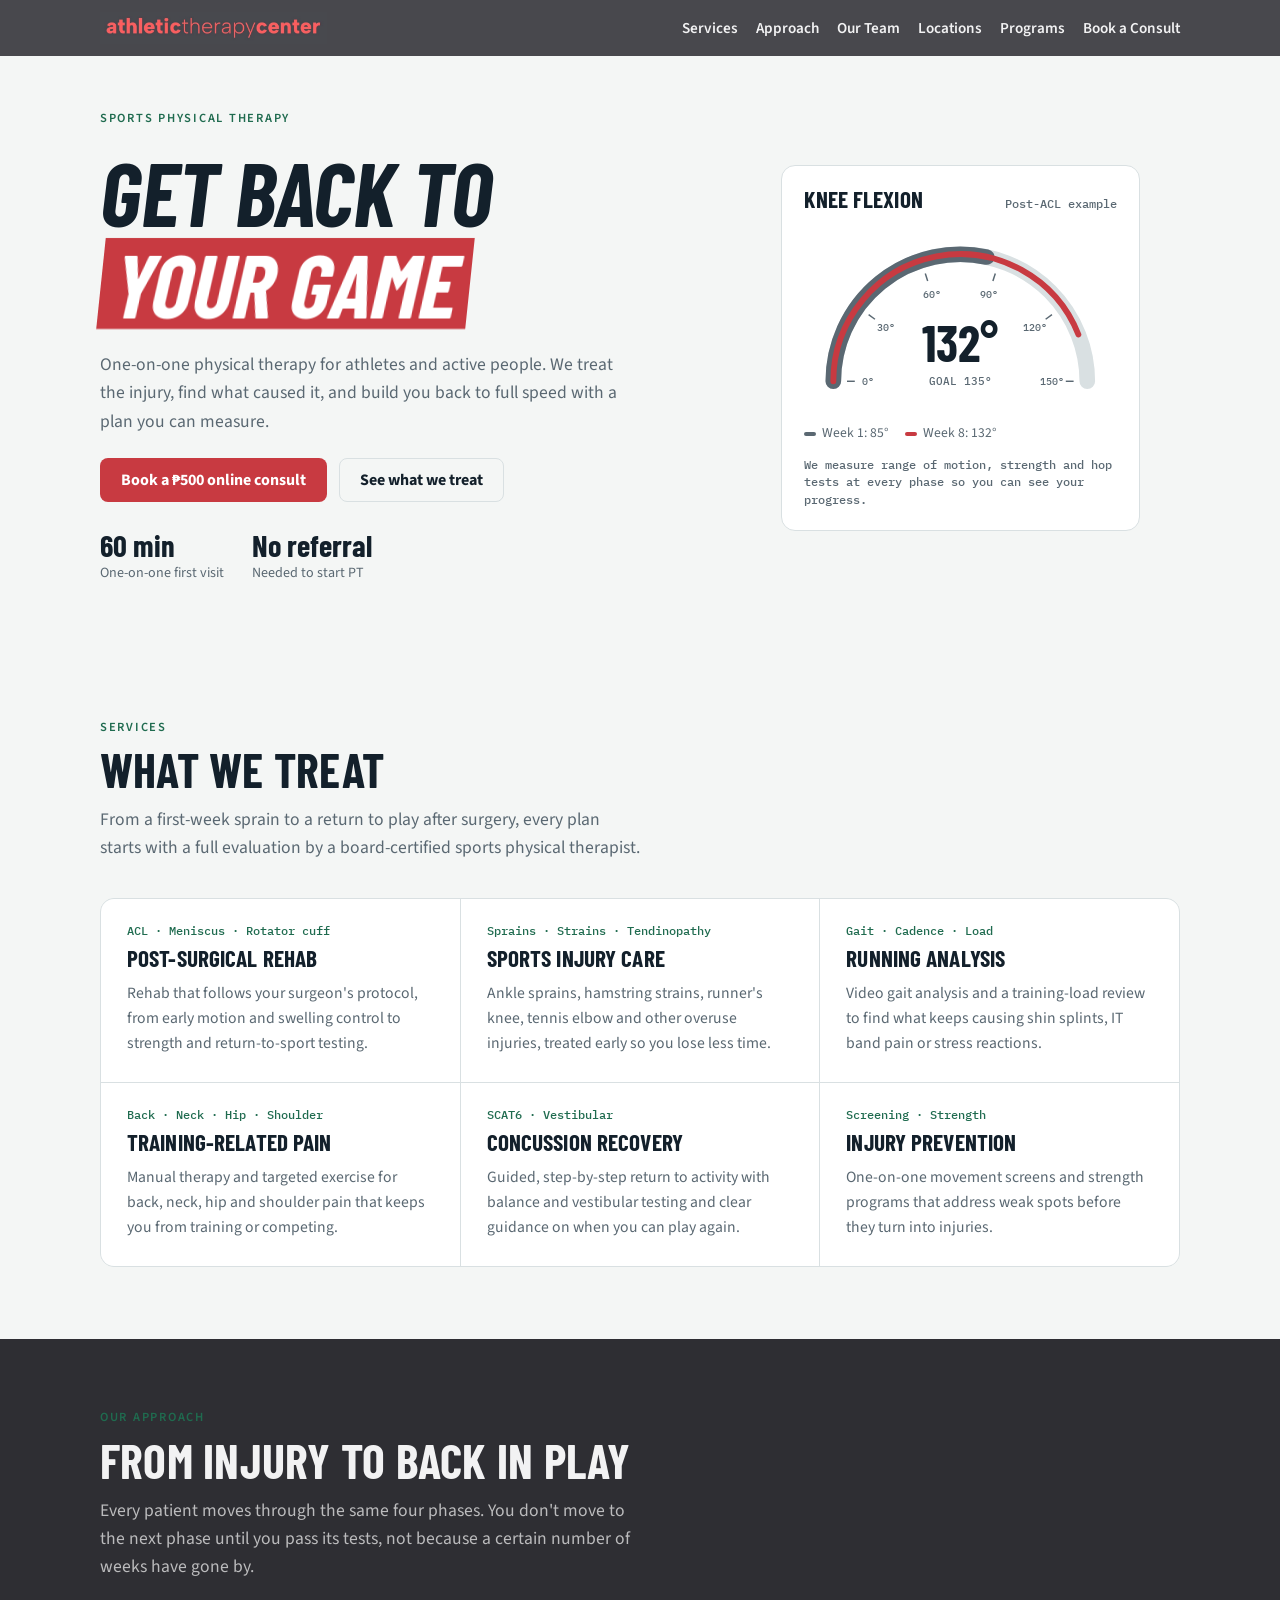
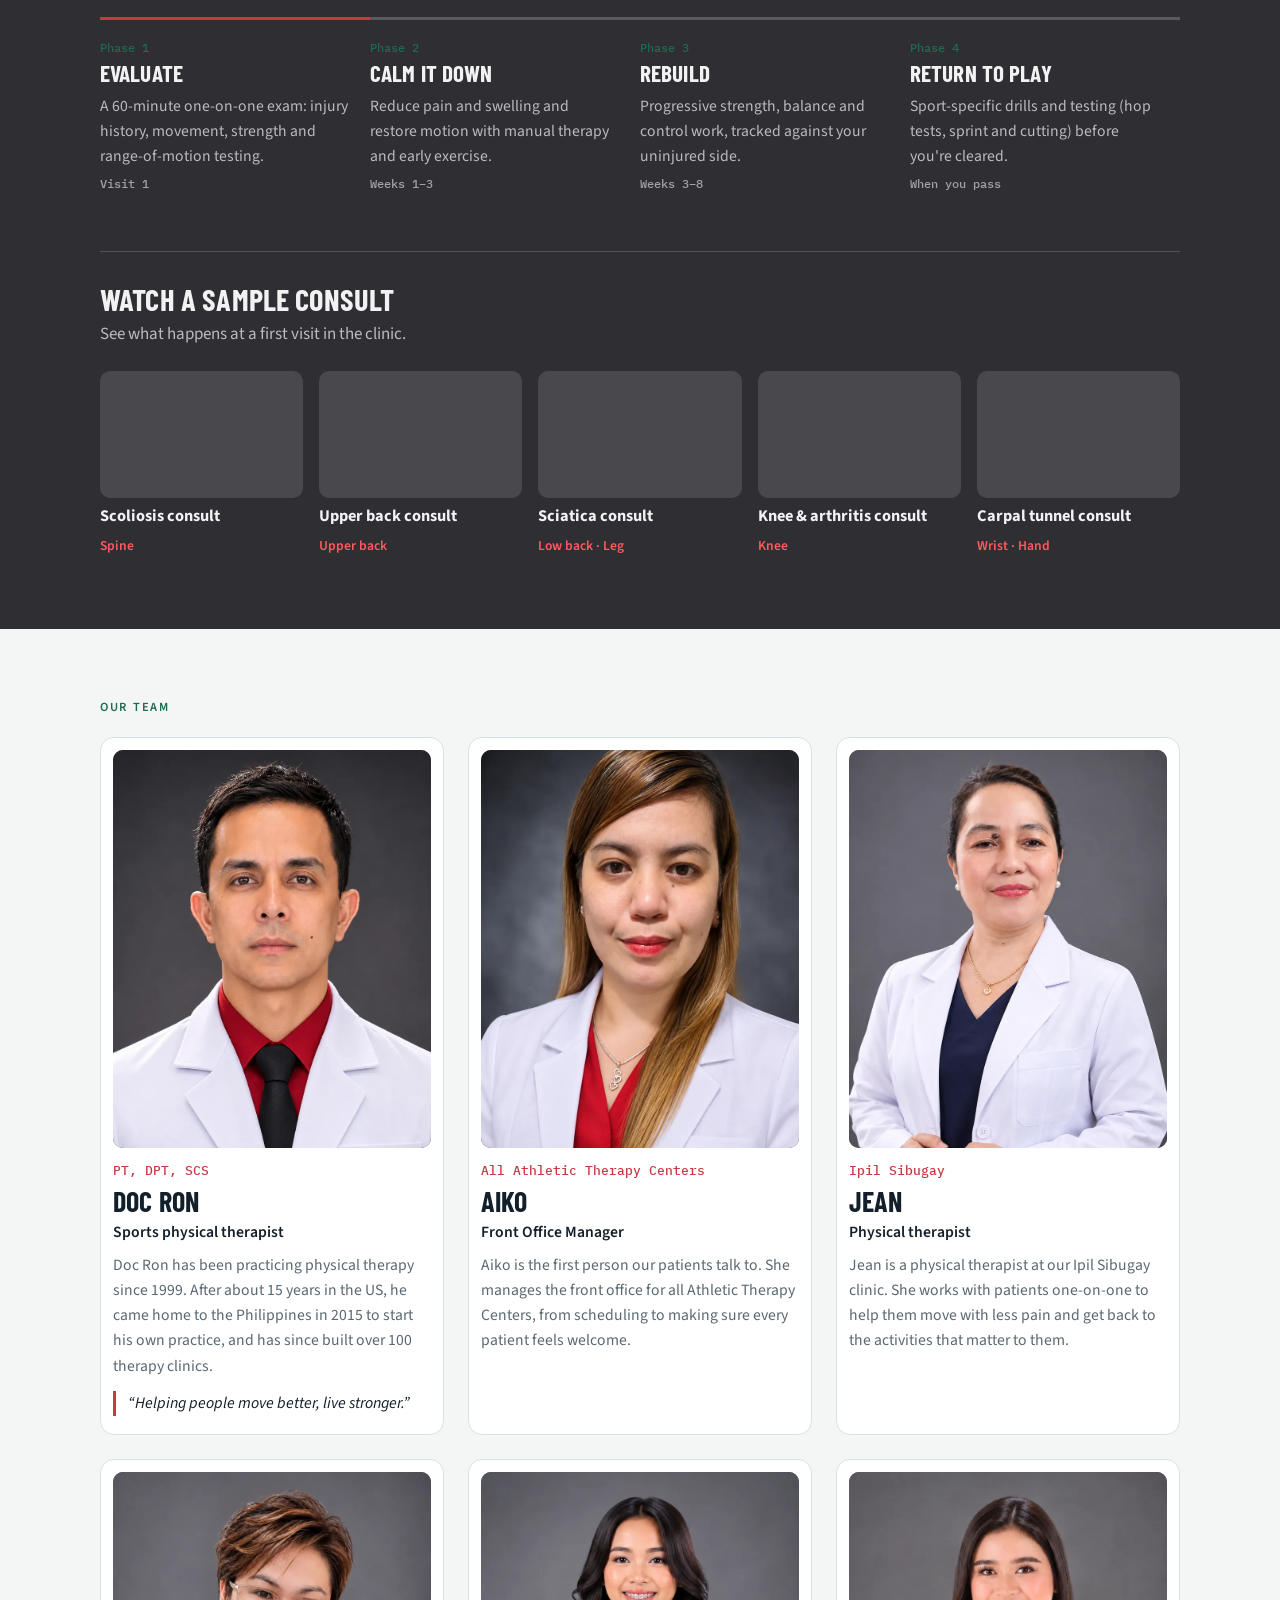
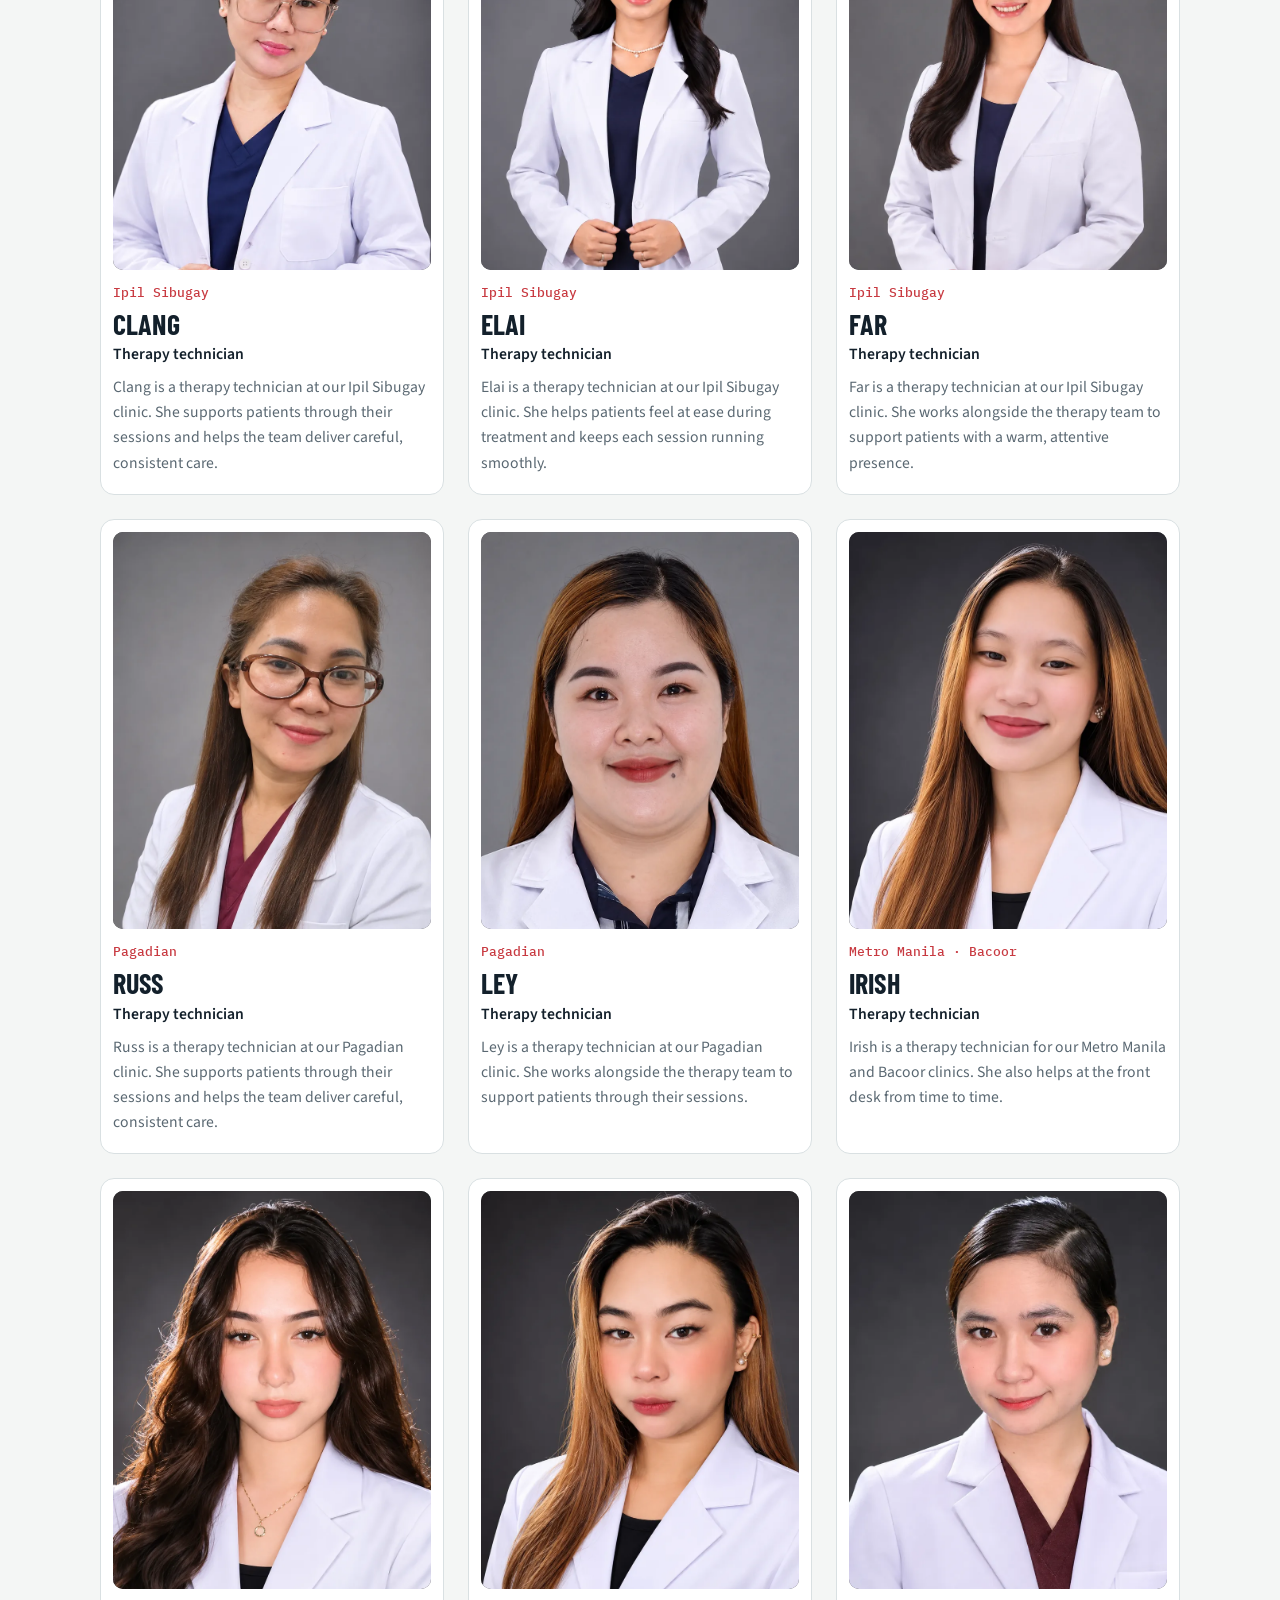
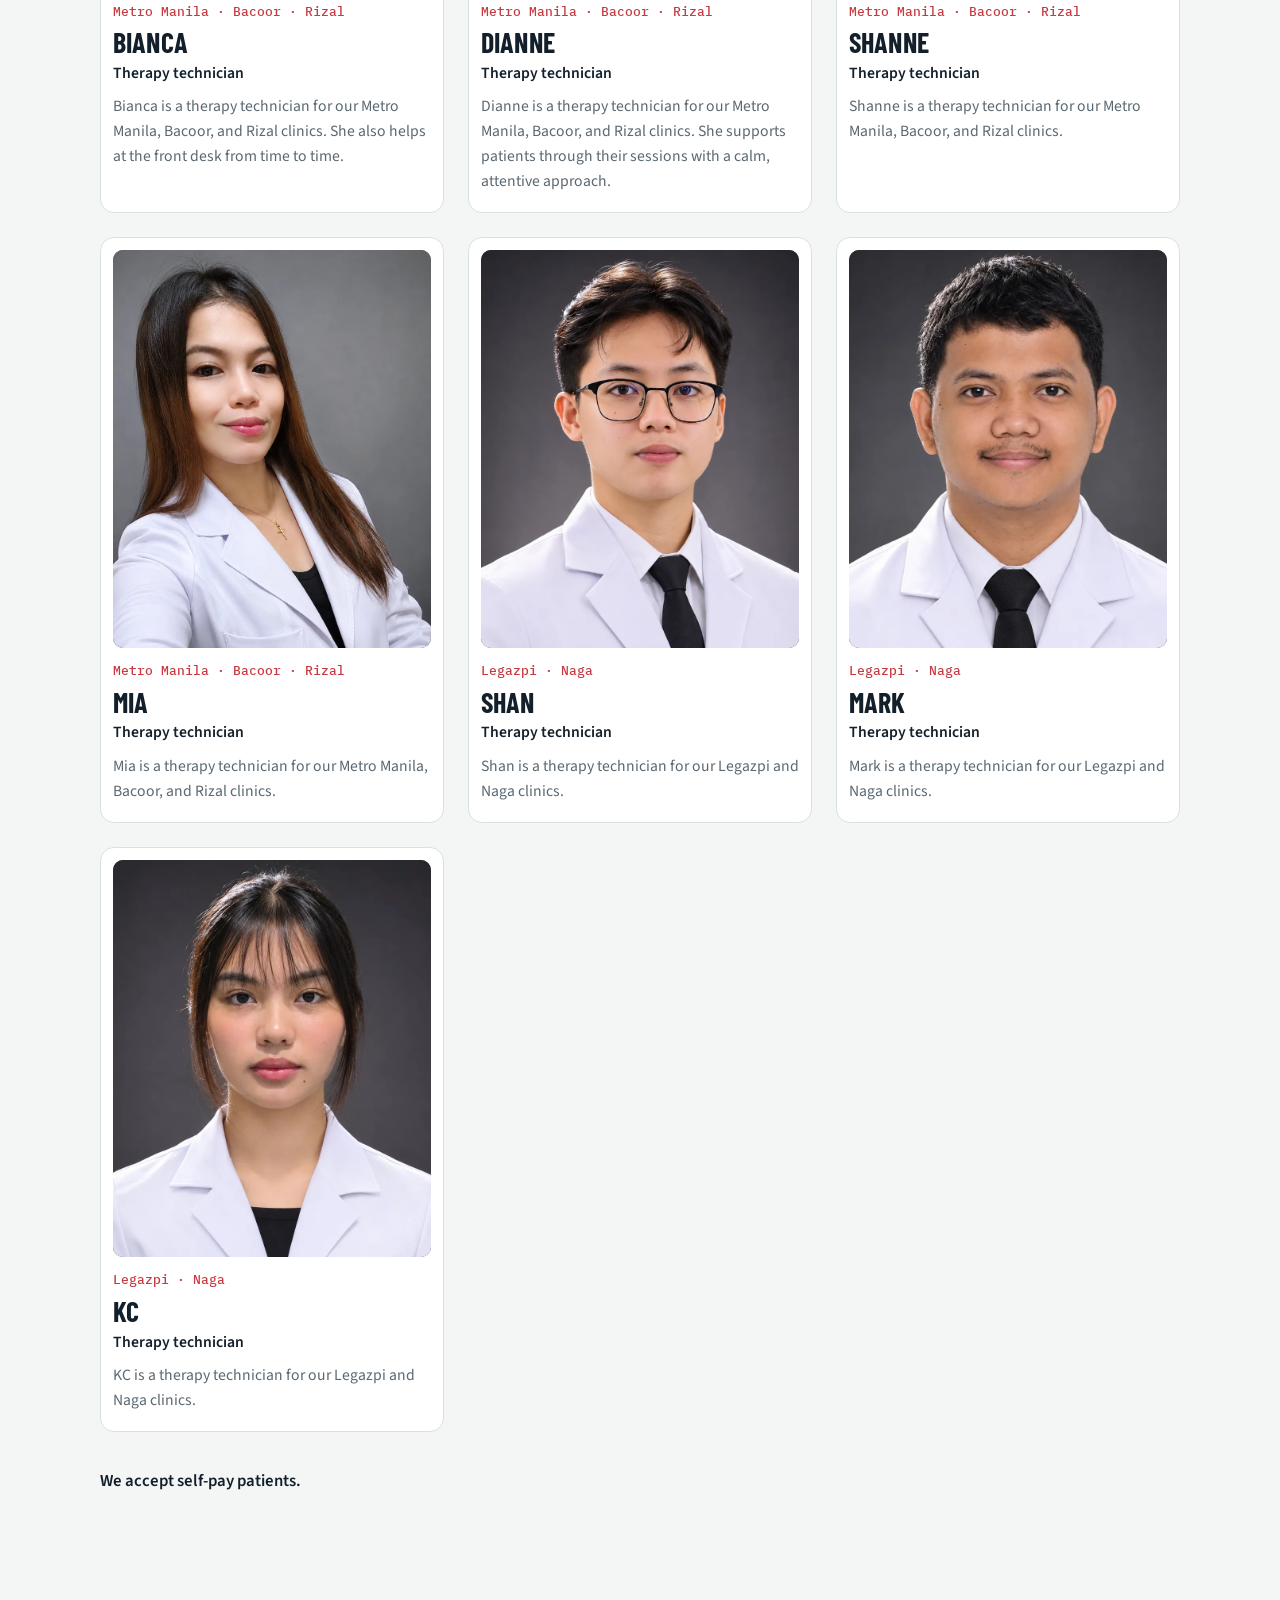
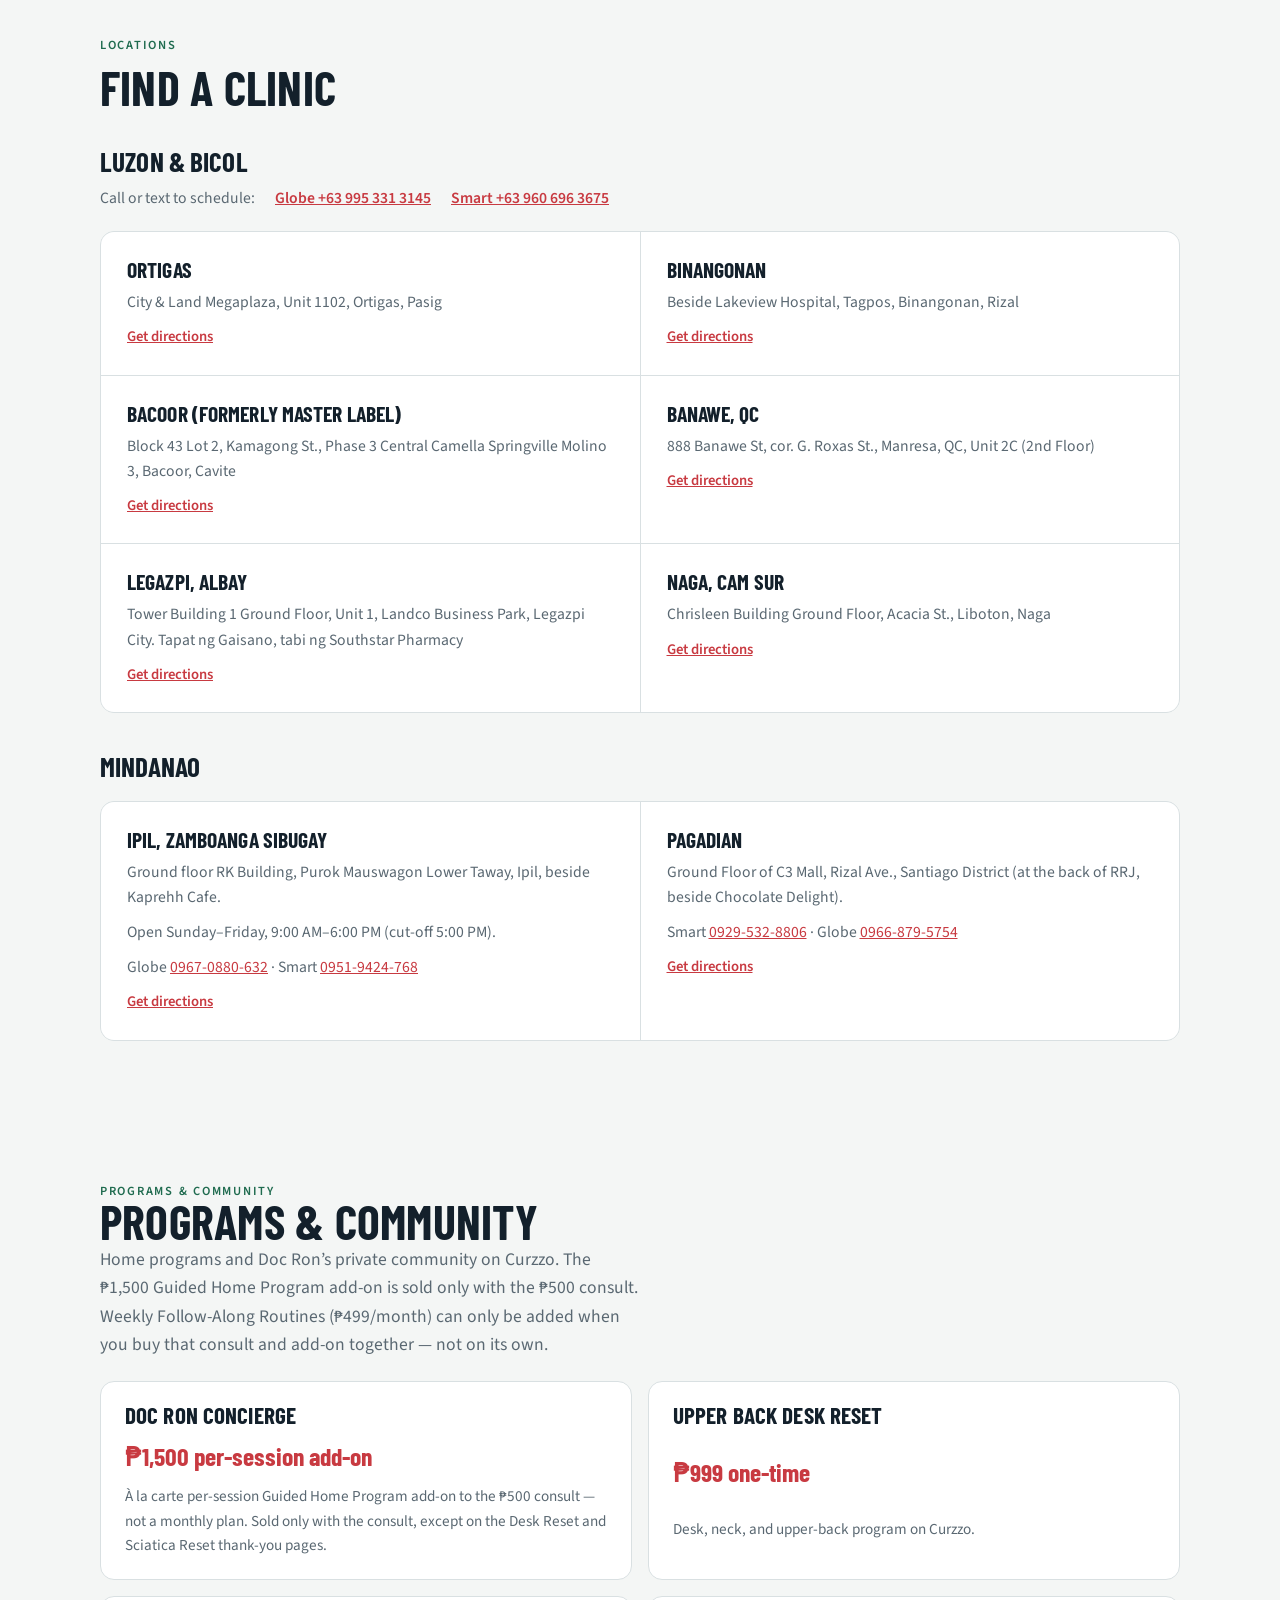
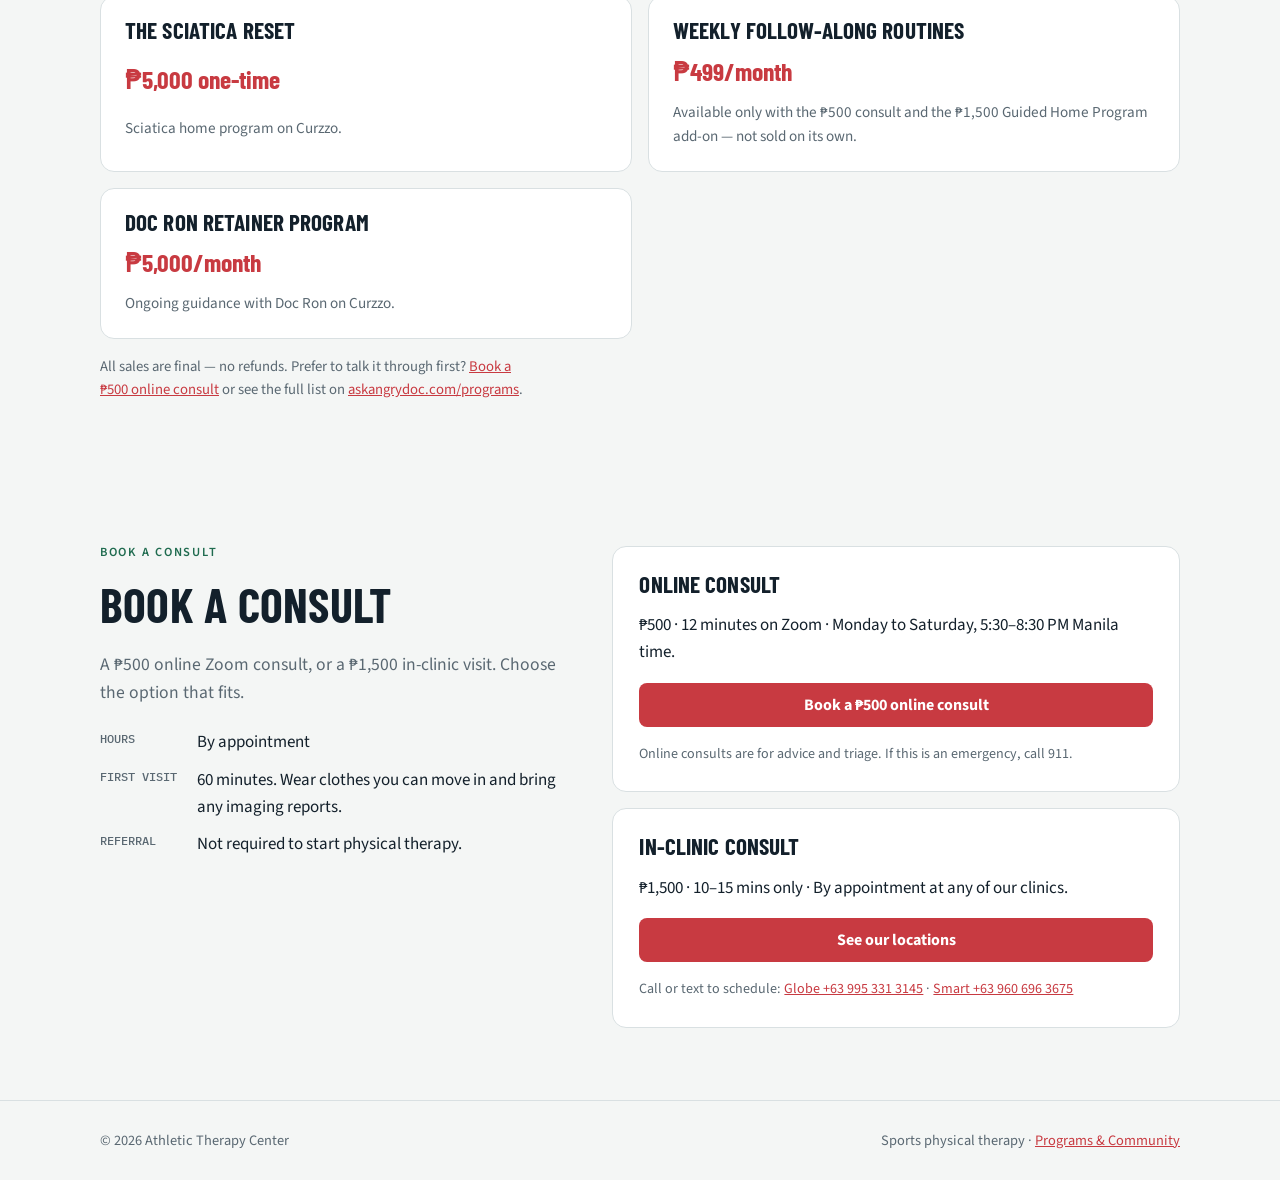
==== commit 289804cd: "Describe Doc Ron Concierge as a per-session consult add-on, not a monthly plan." ====
--- a/index.html
+++ b/index.html
@@ -613,8 +613,8 @@
       <div class="programs-grid">
         <a class="program-card" href="https://curzzo.com/communities/doc-ron-concierge-1" target="_blank" rel="noopener">
           <h3>Doc Ron Concierge</h3>
-          <span class="amt">₱1,500/month</span>
-          <p>Private community. The Concierge course is included with membership.</p>
+          <span class="amt">₱1,500 per-session add-on</span>
+          <p>À la carte per-session Guided Home Program add-on to the ₱500 consult — not a monthly plan. Sold only with the consult, except on the Desk Reset and Sciatica Reset thank-you pages.</p>
         </a>
         <a class="program-card" href="https://curzzo.com/communities/doc-ron-concierge-1/classroom/courses/345" target="_blank" rel="noopener">
           <h3>Upper Back Desk Reset</h3>
